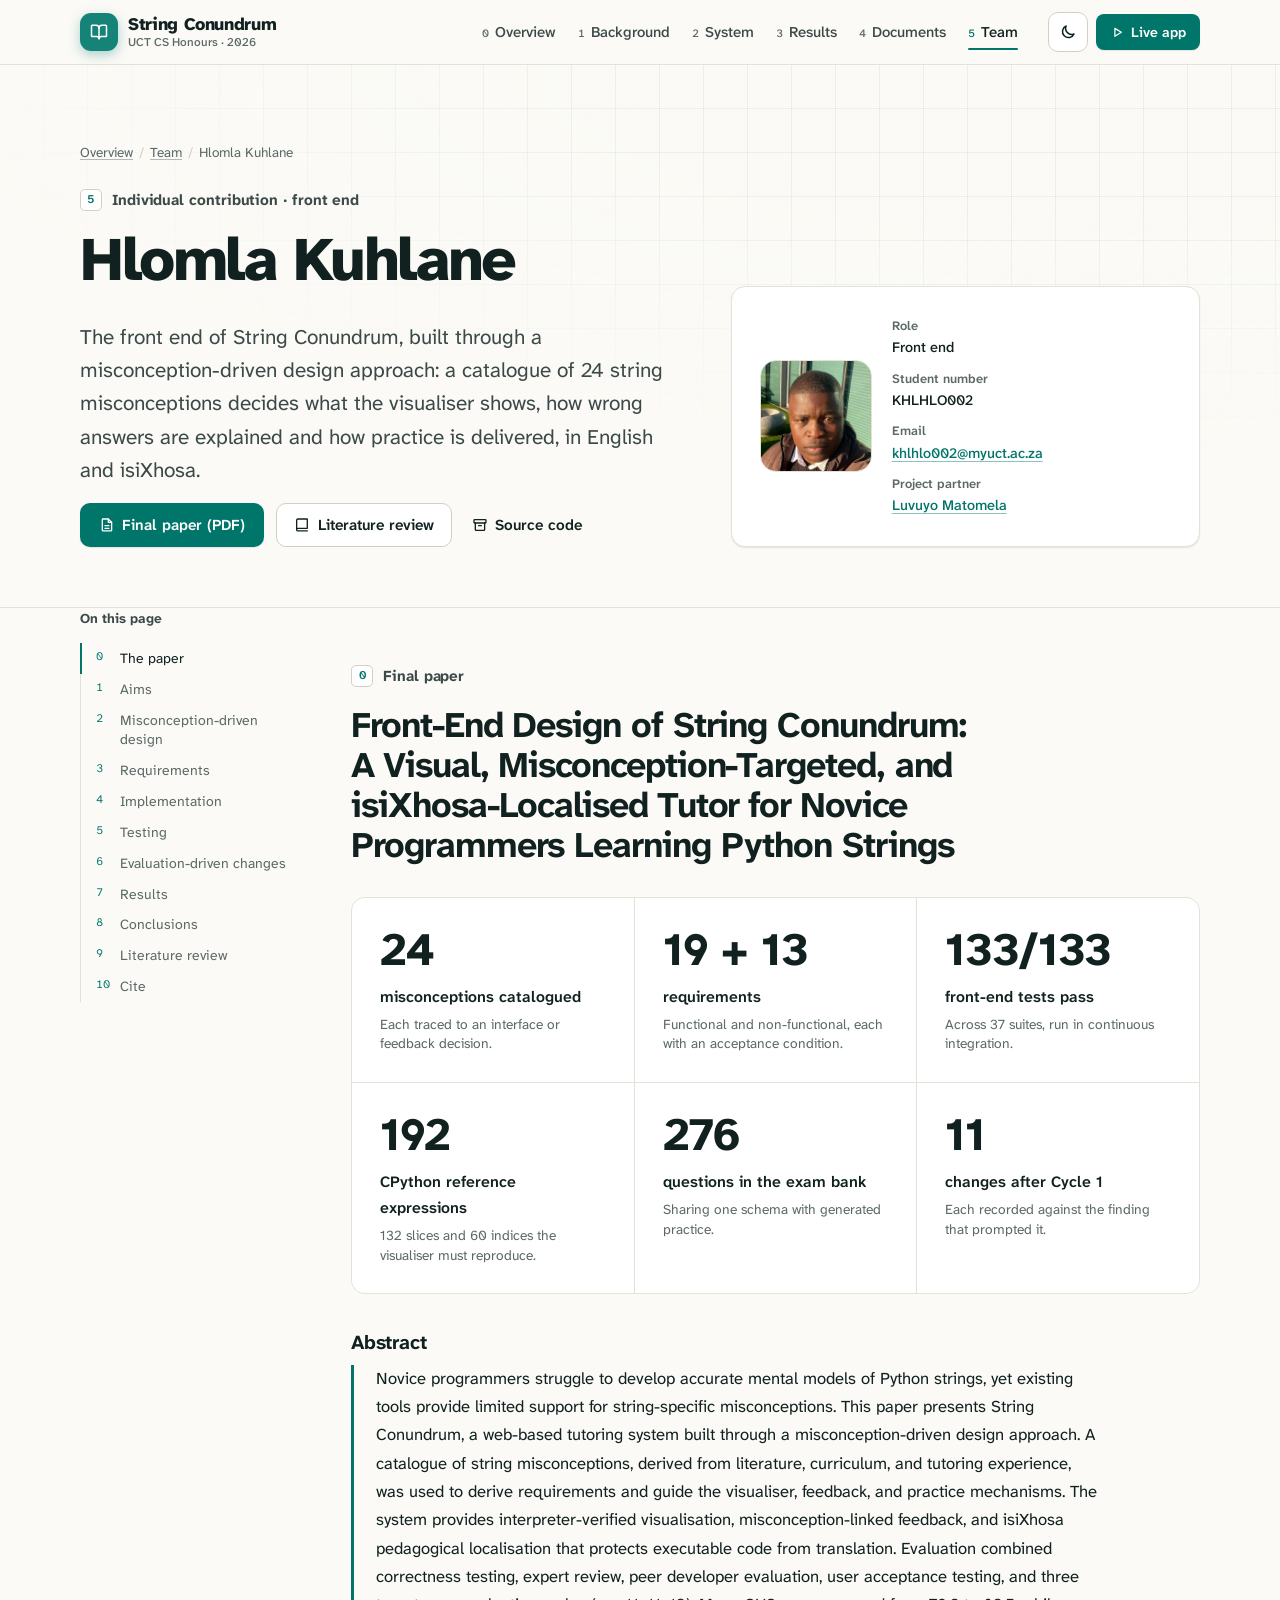
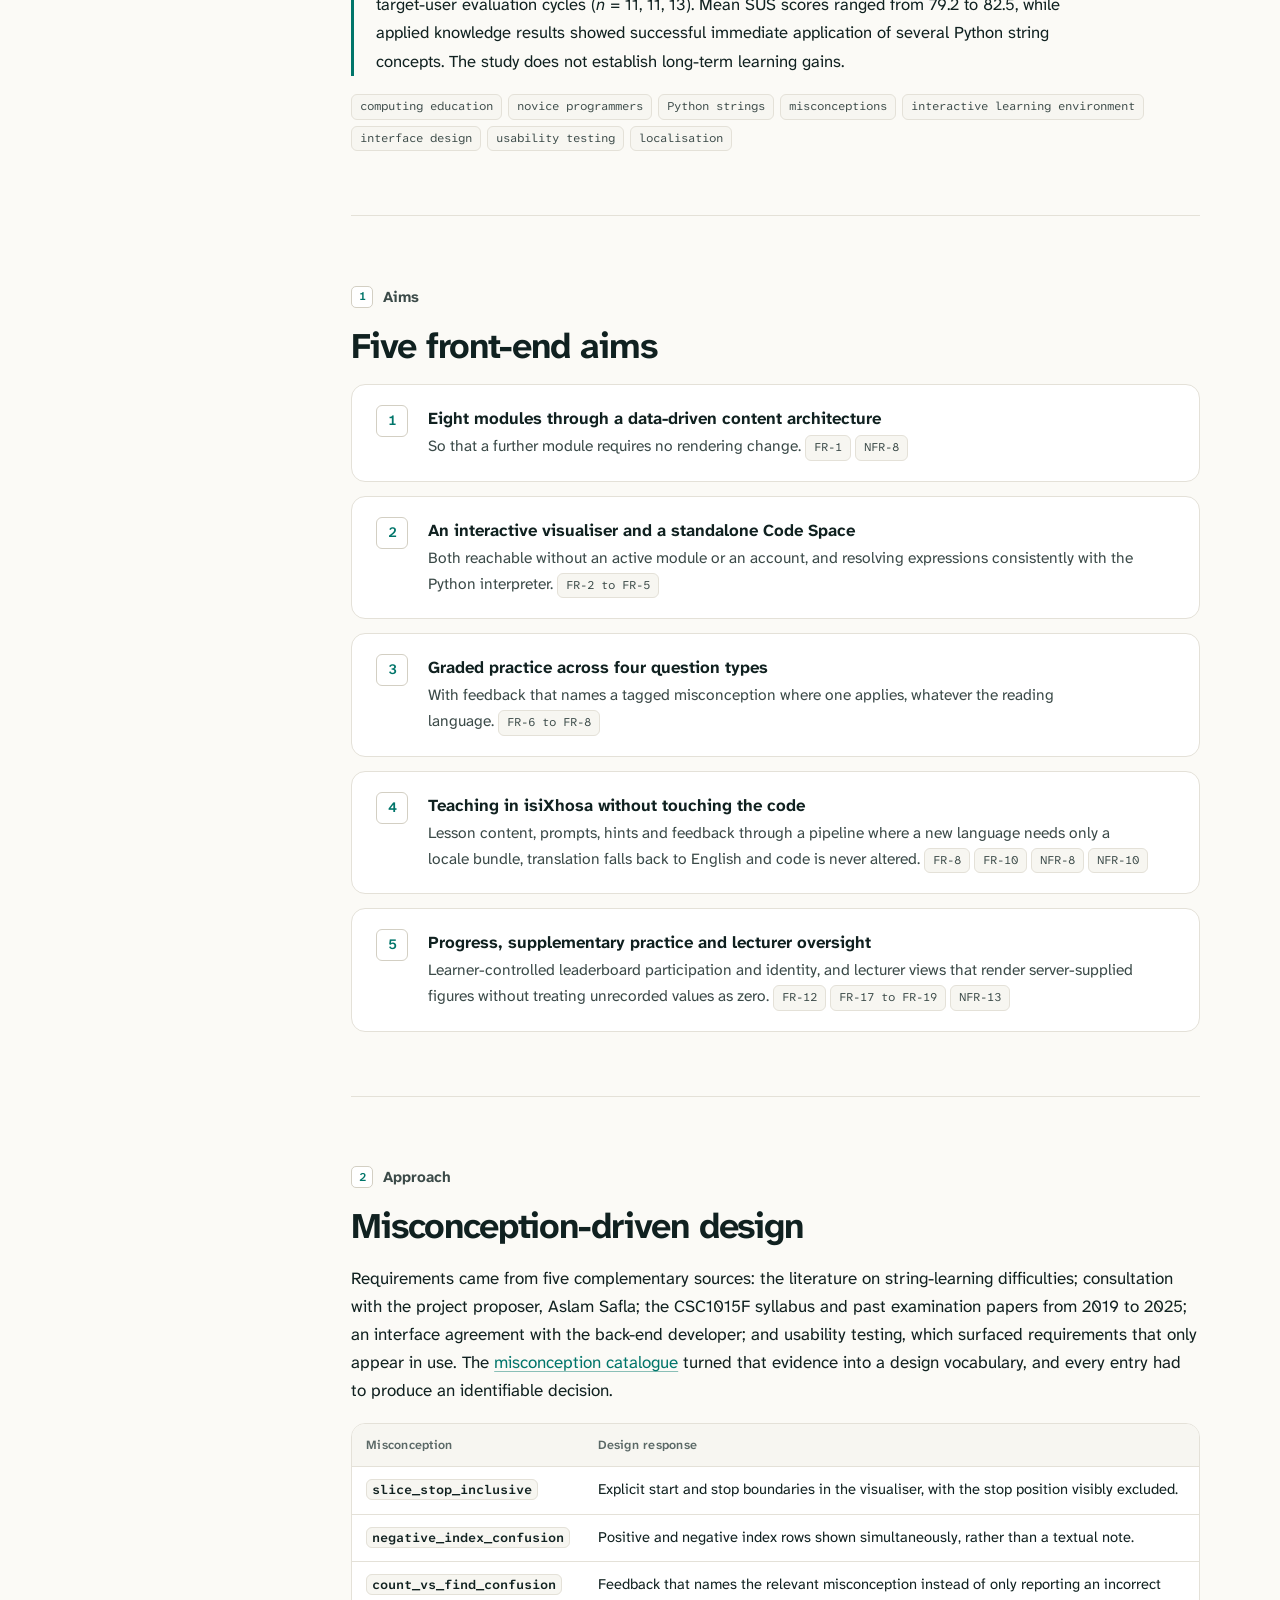
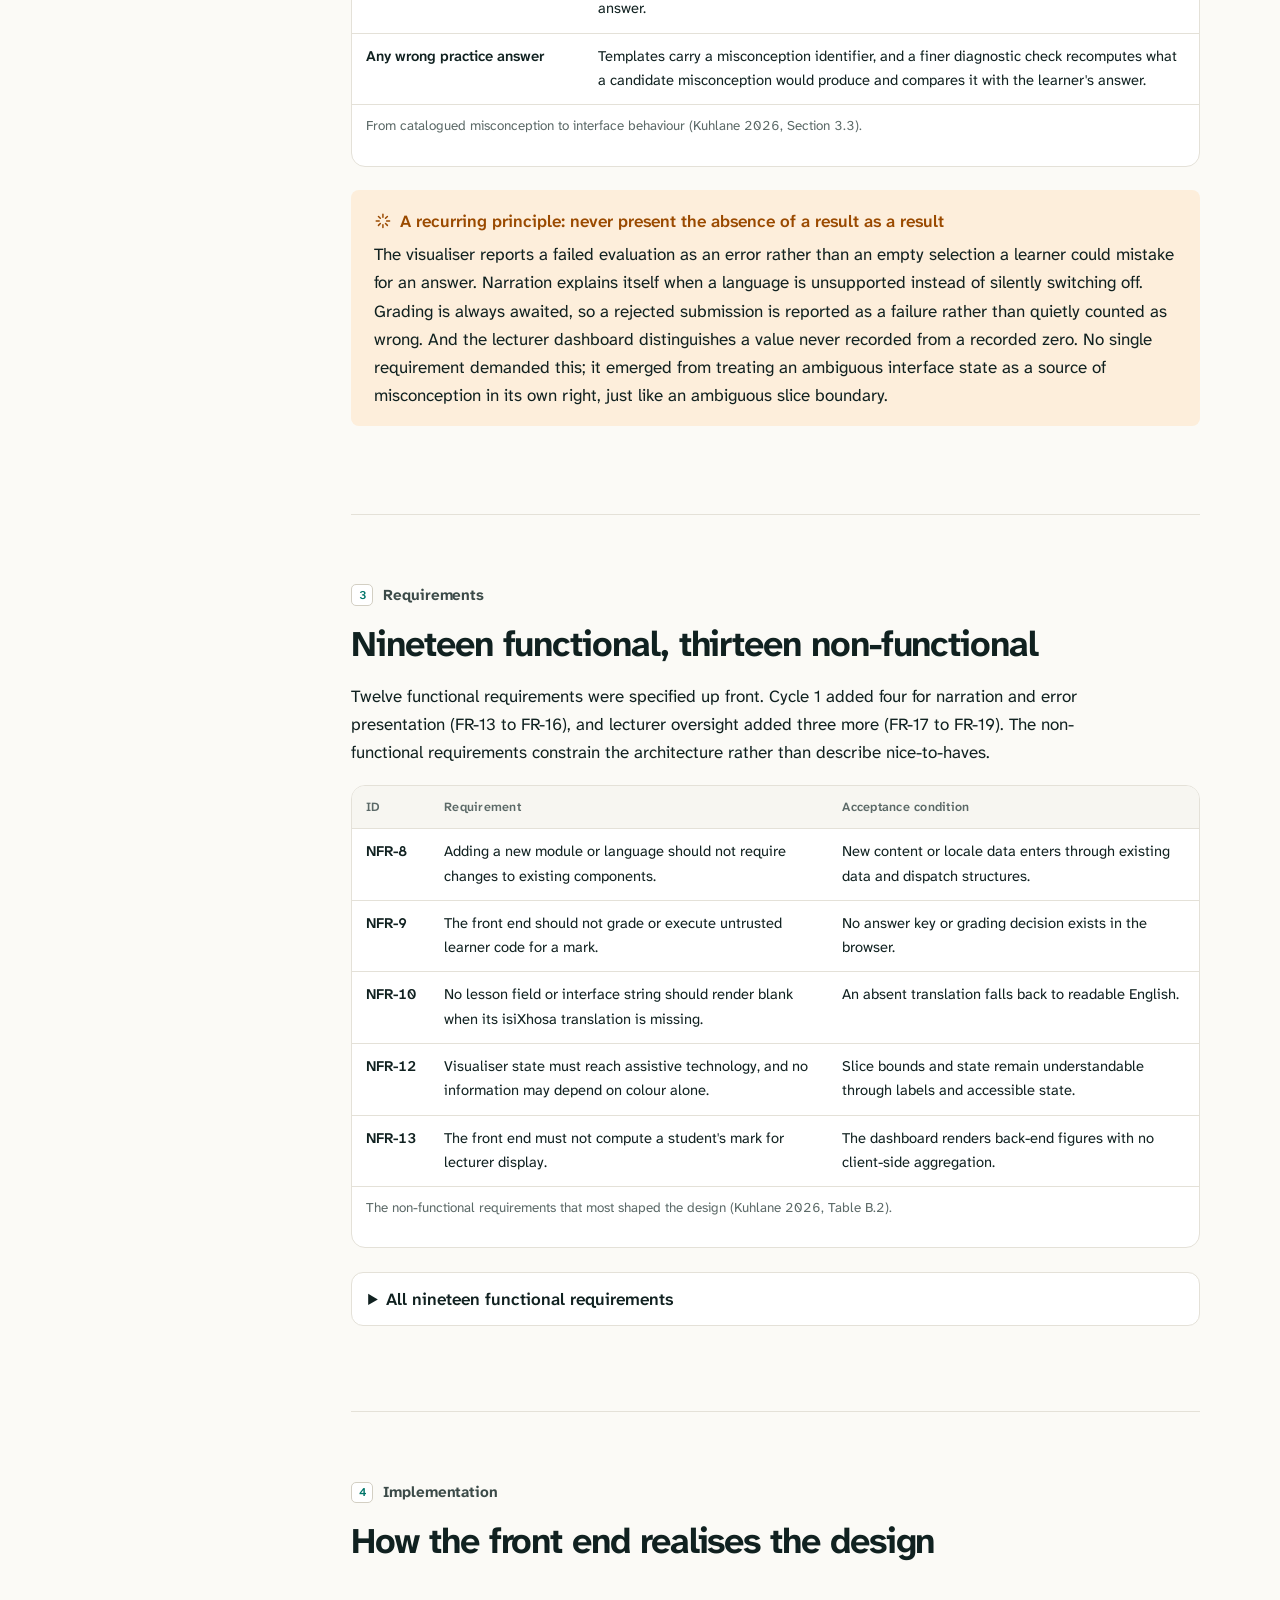
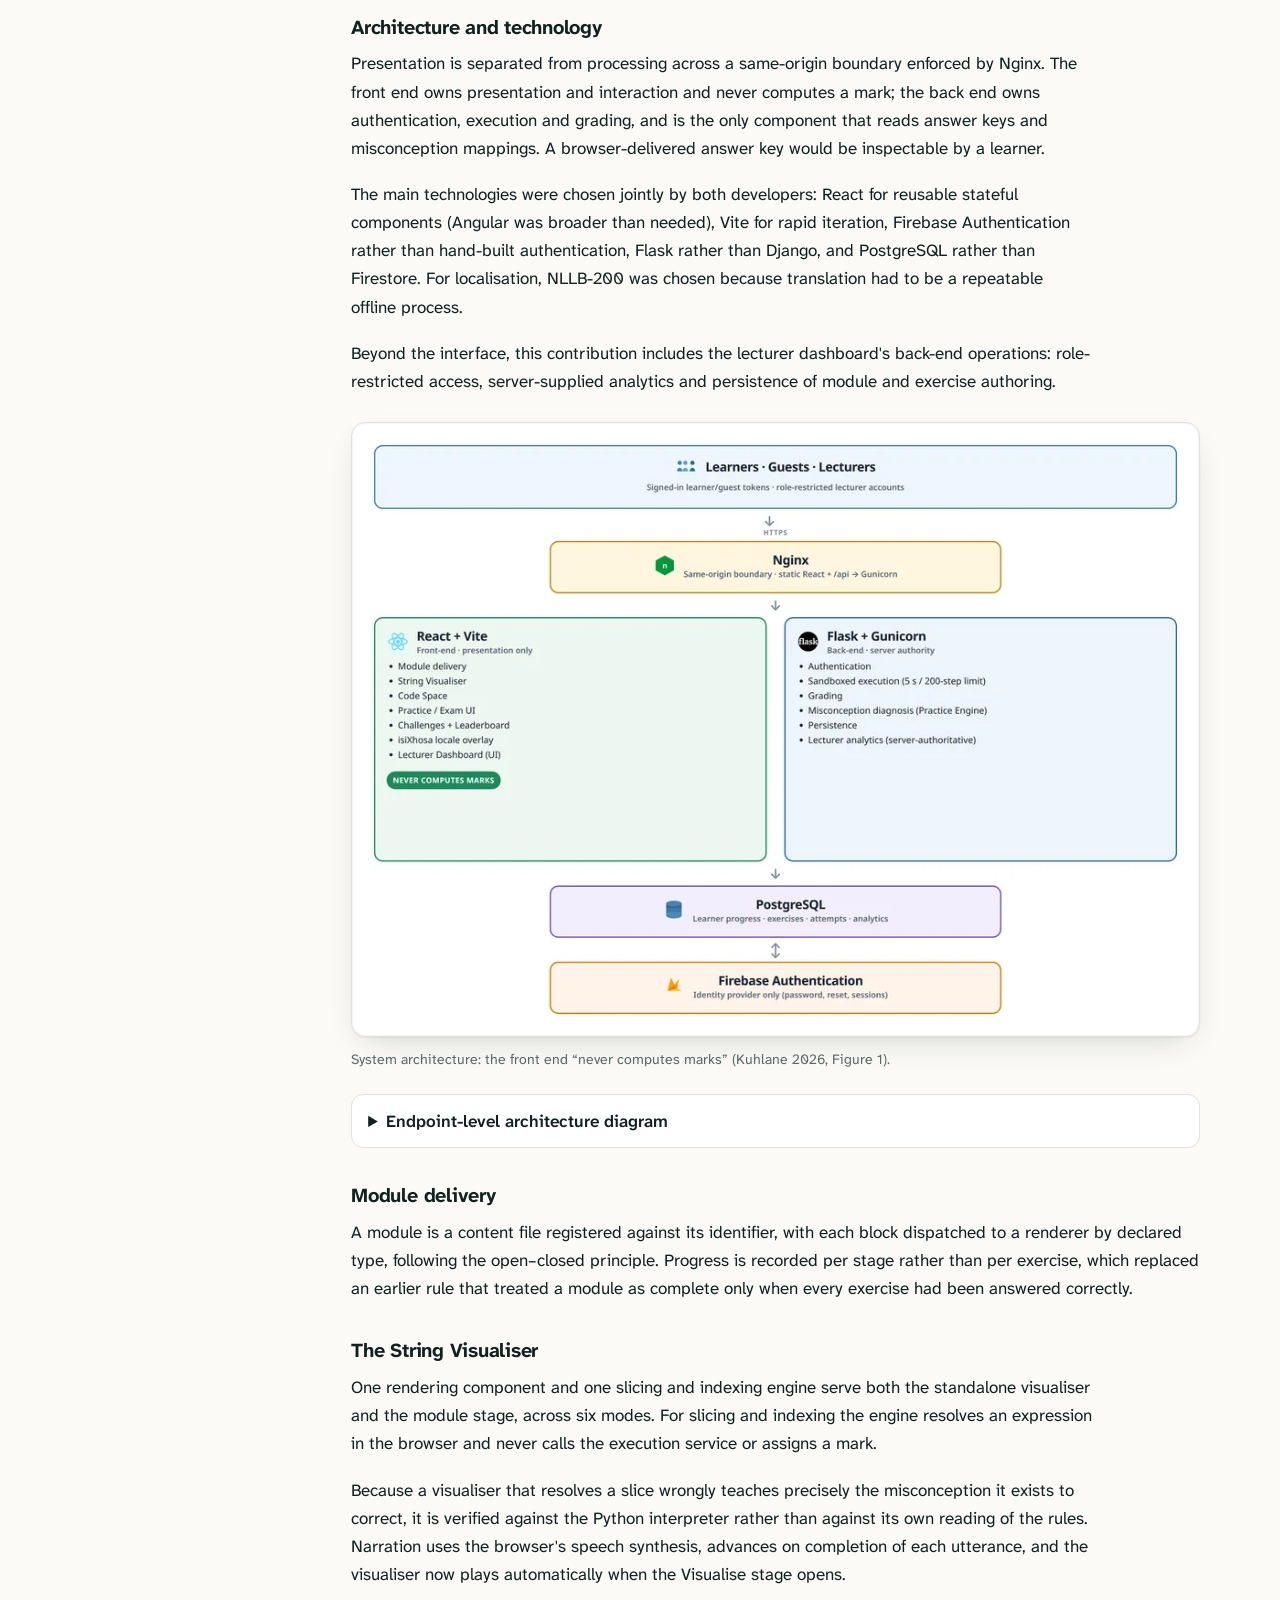
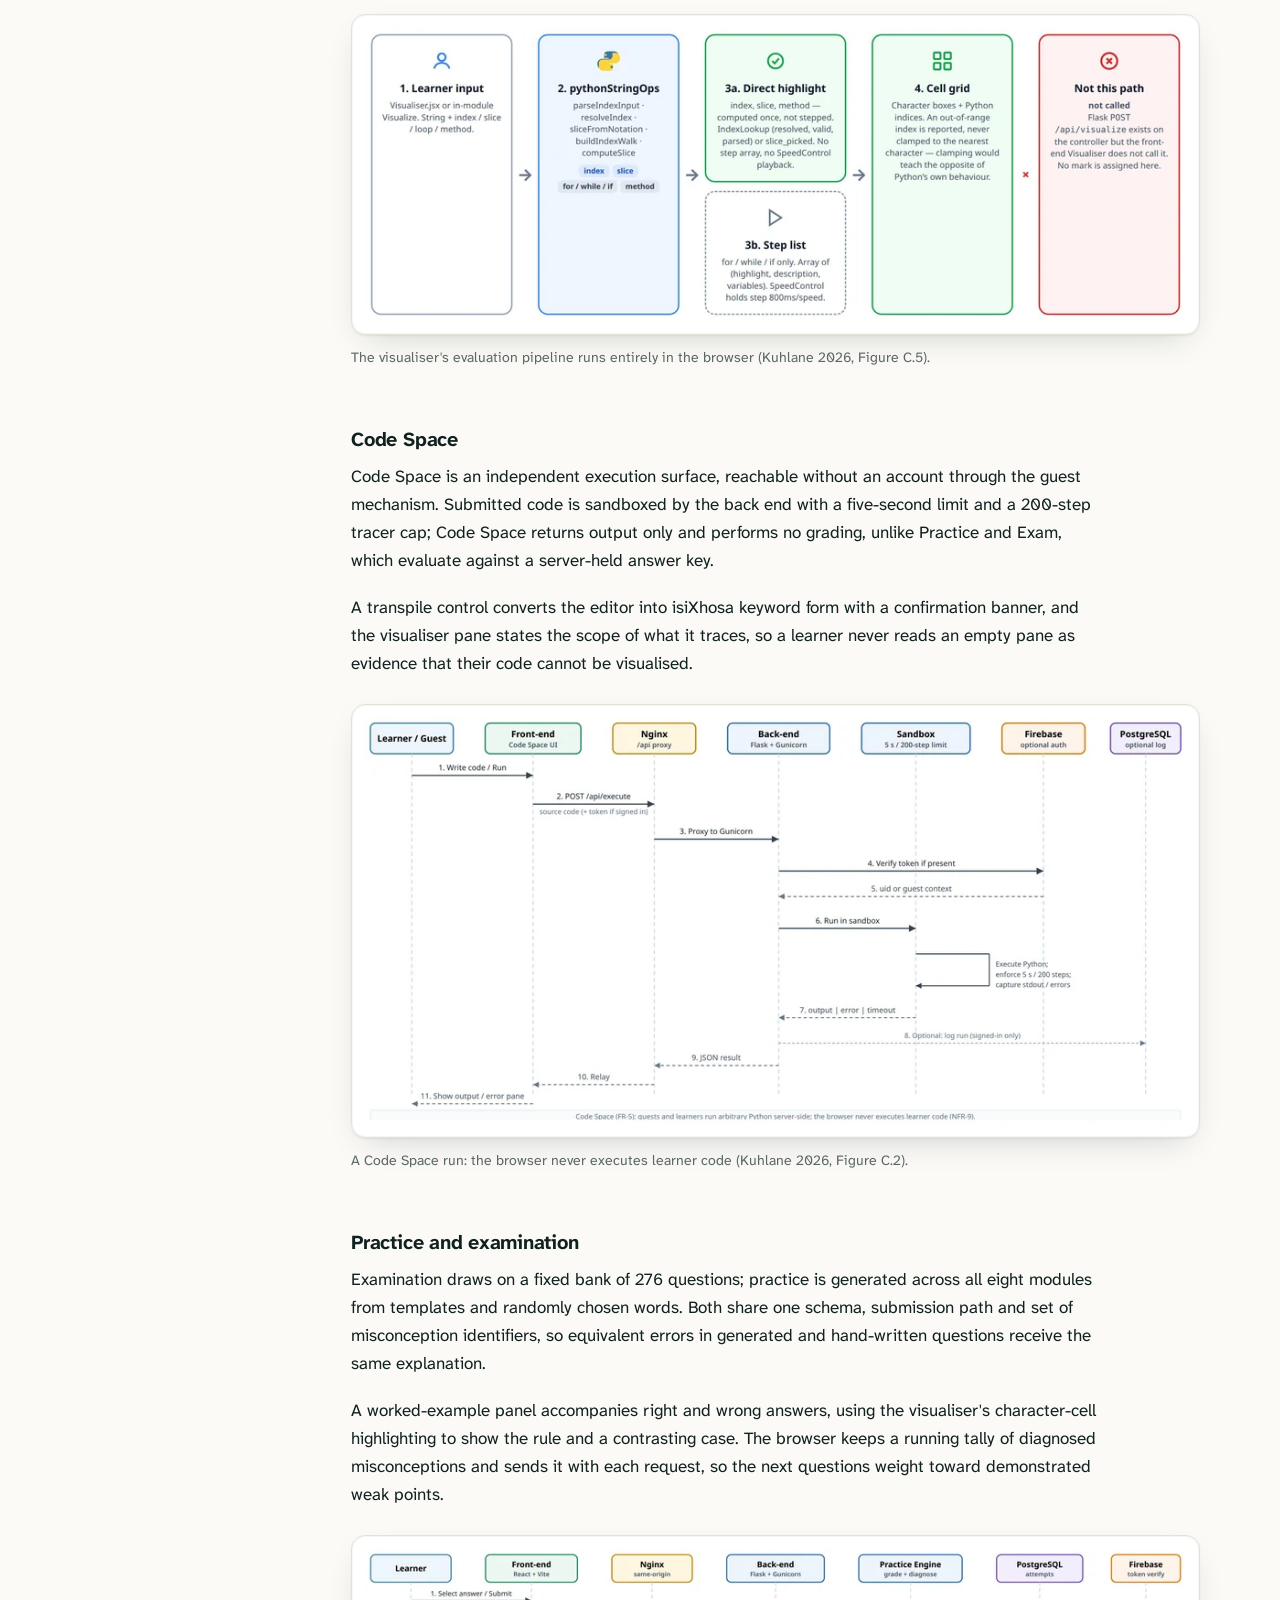
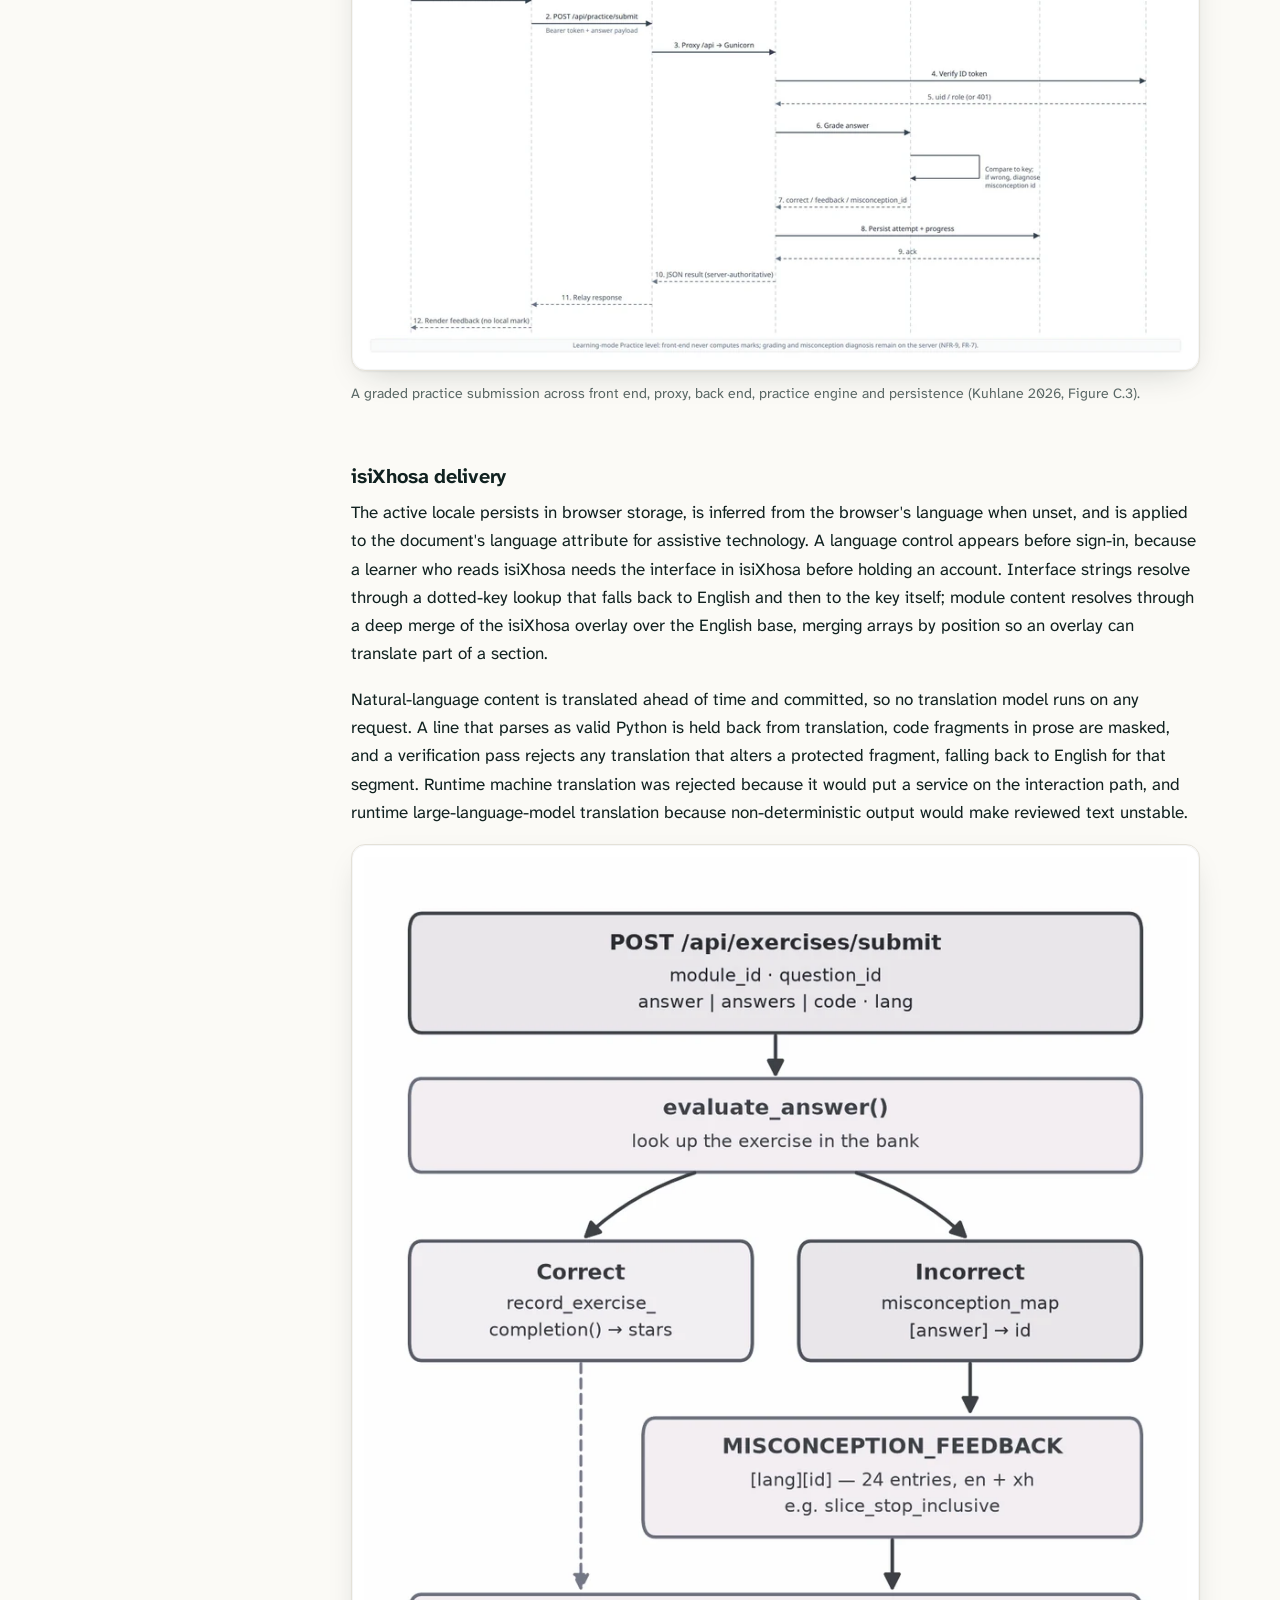
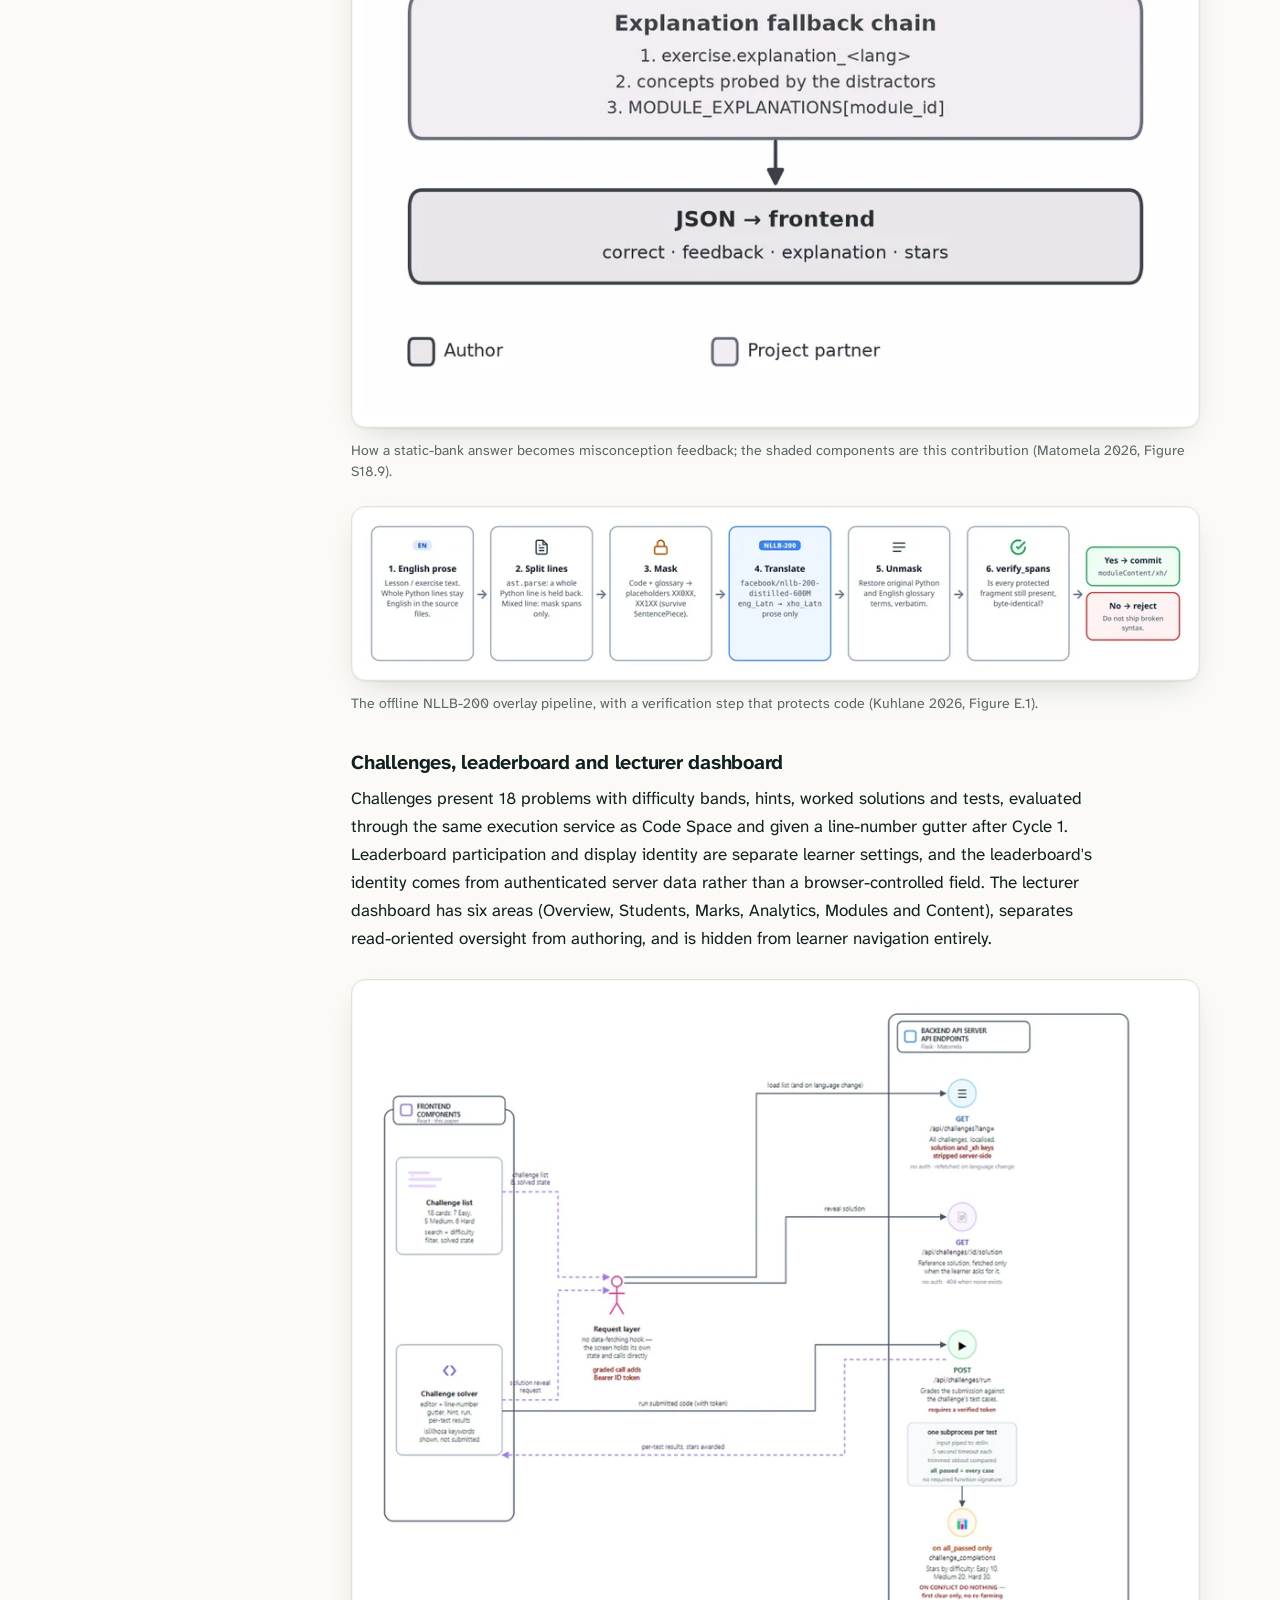
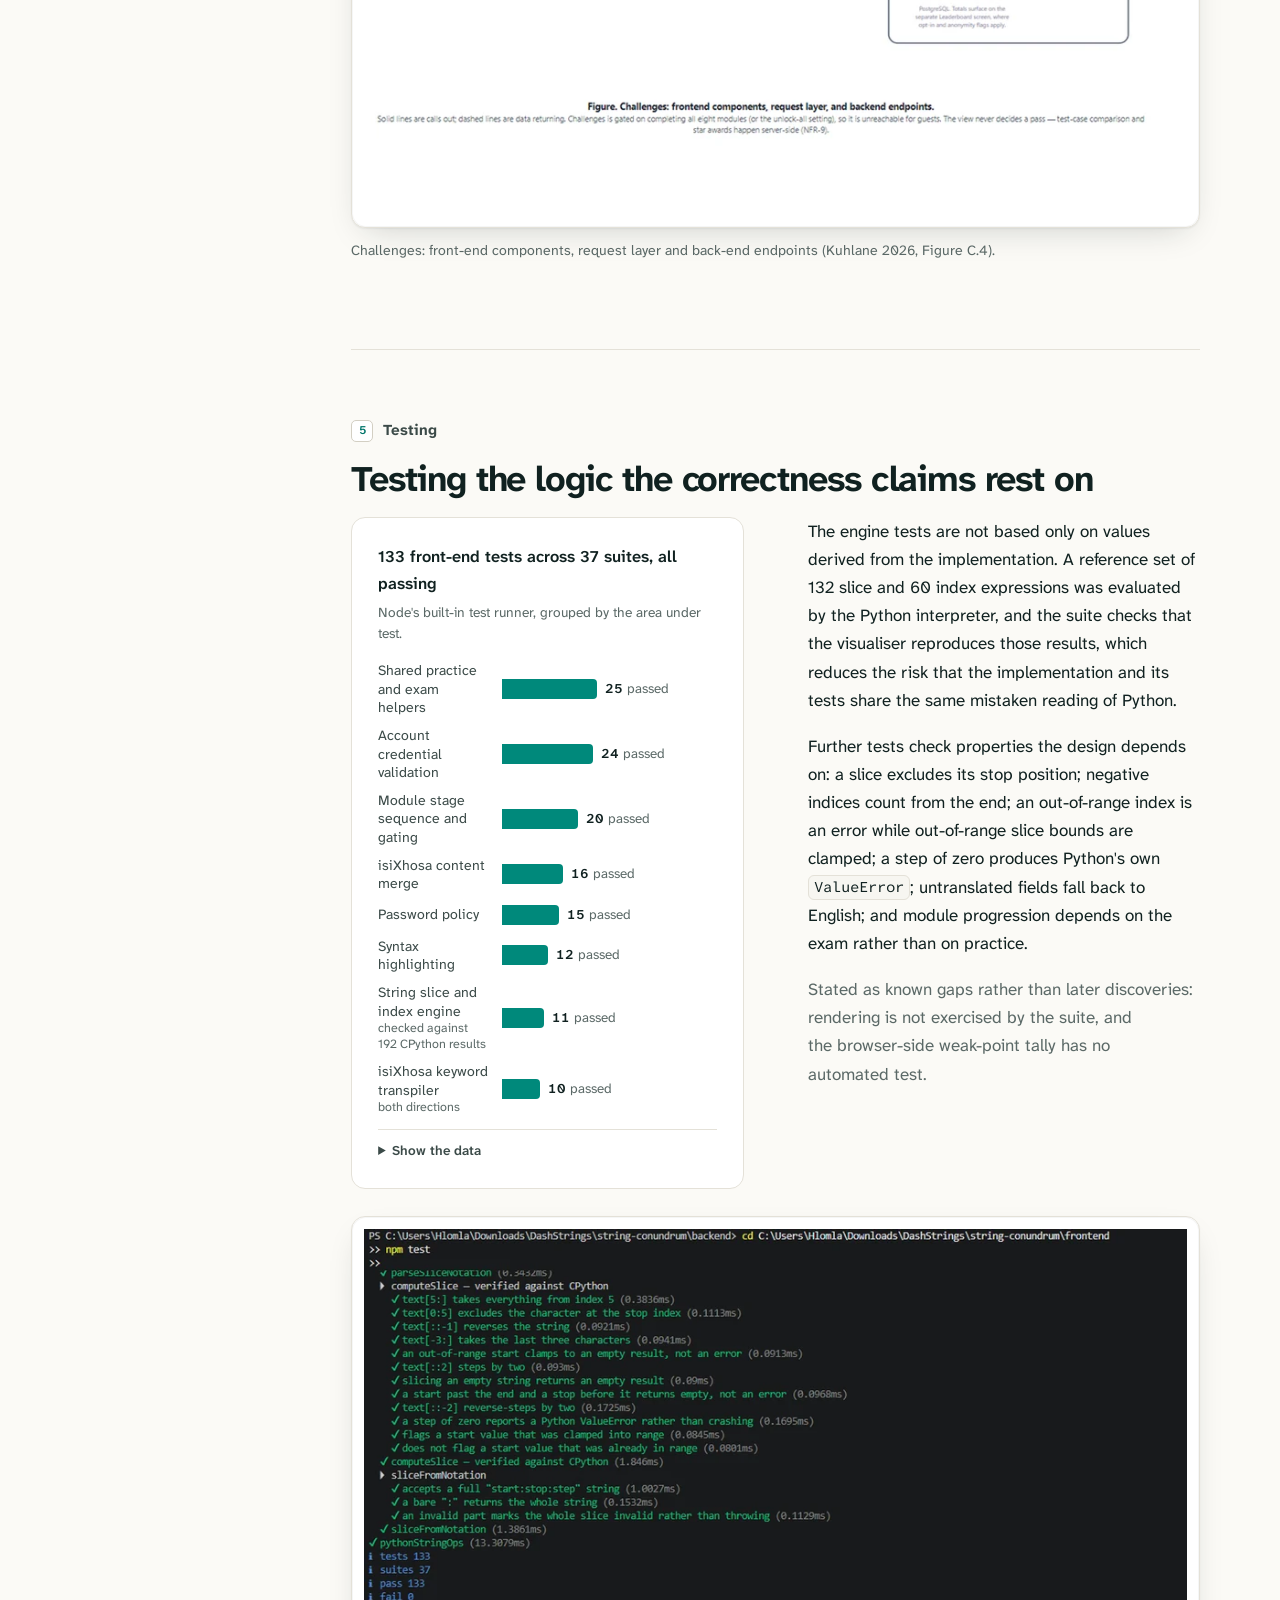
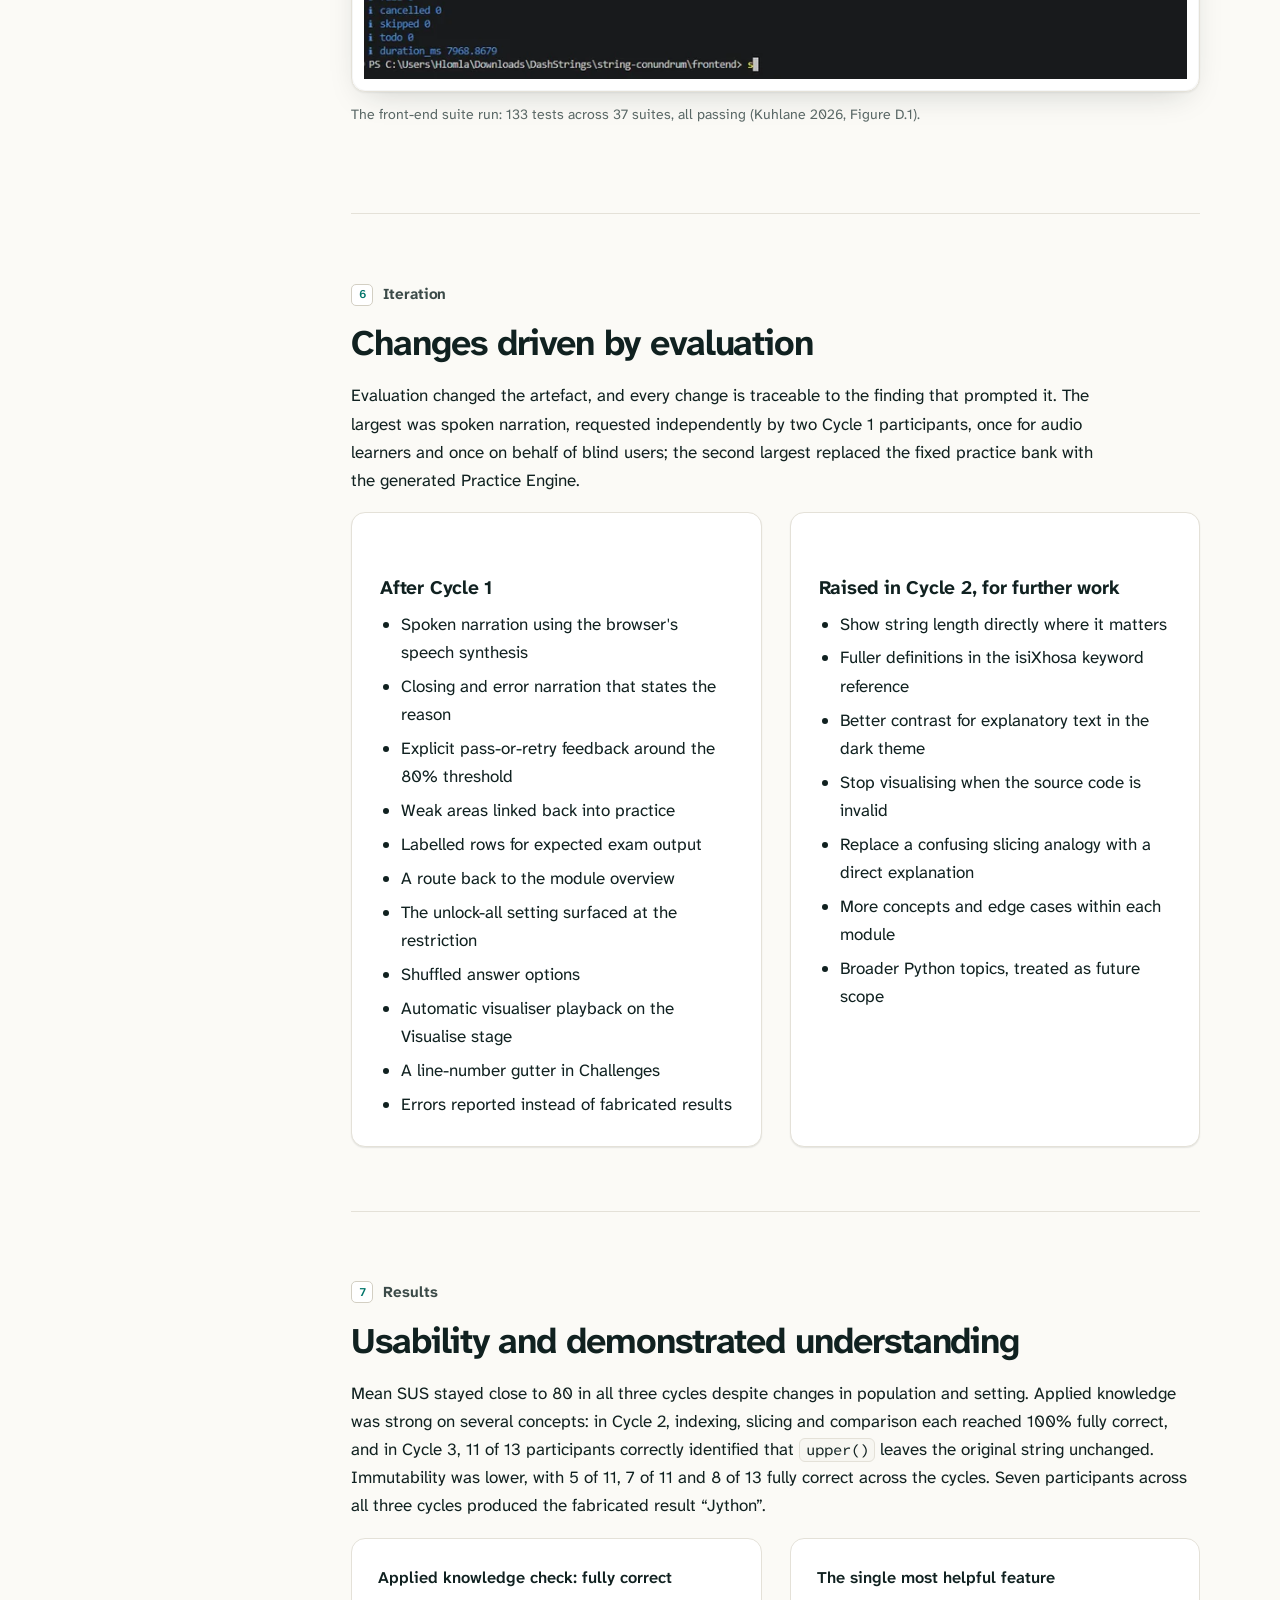
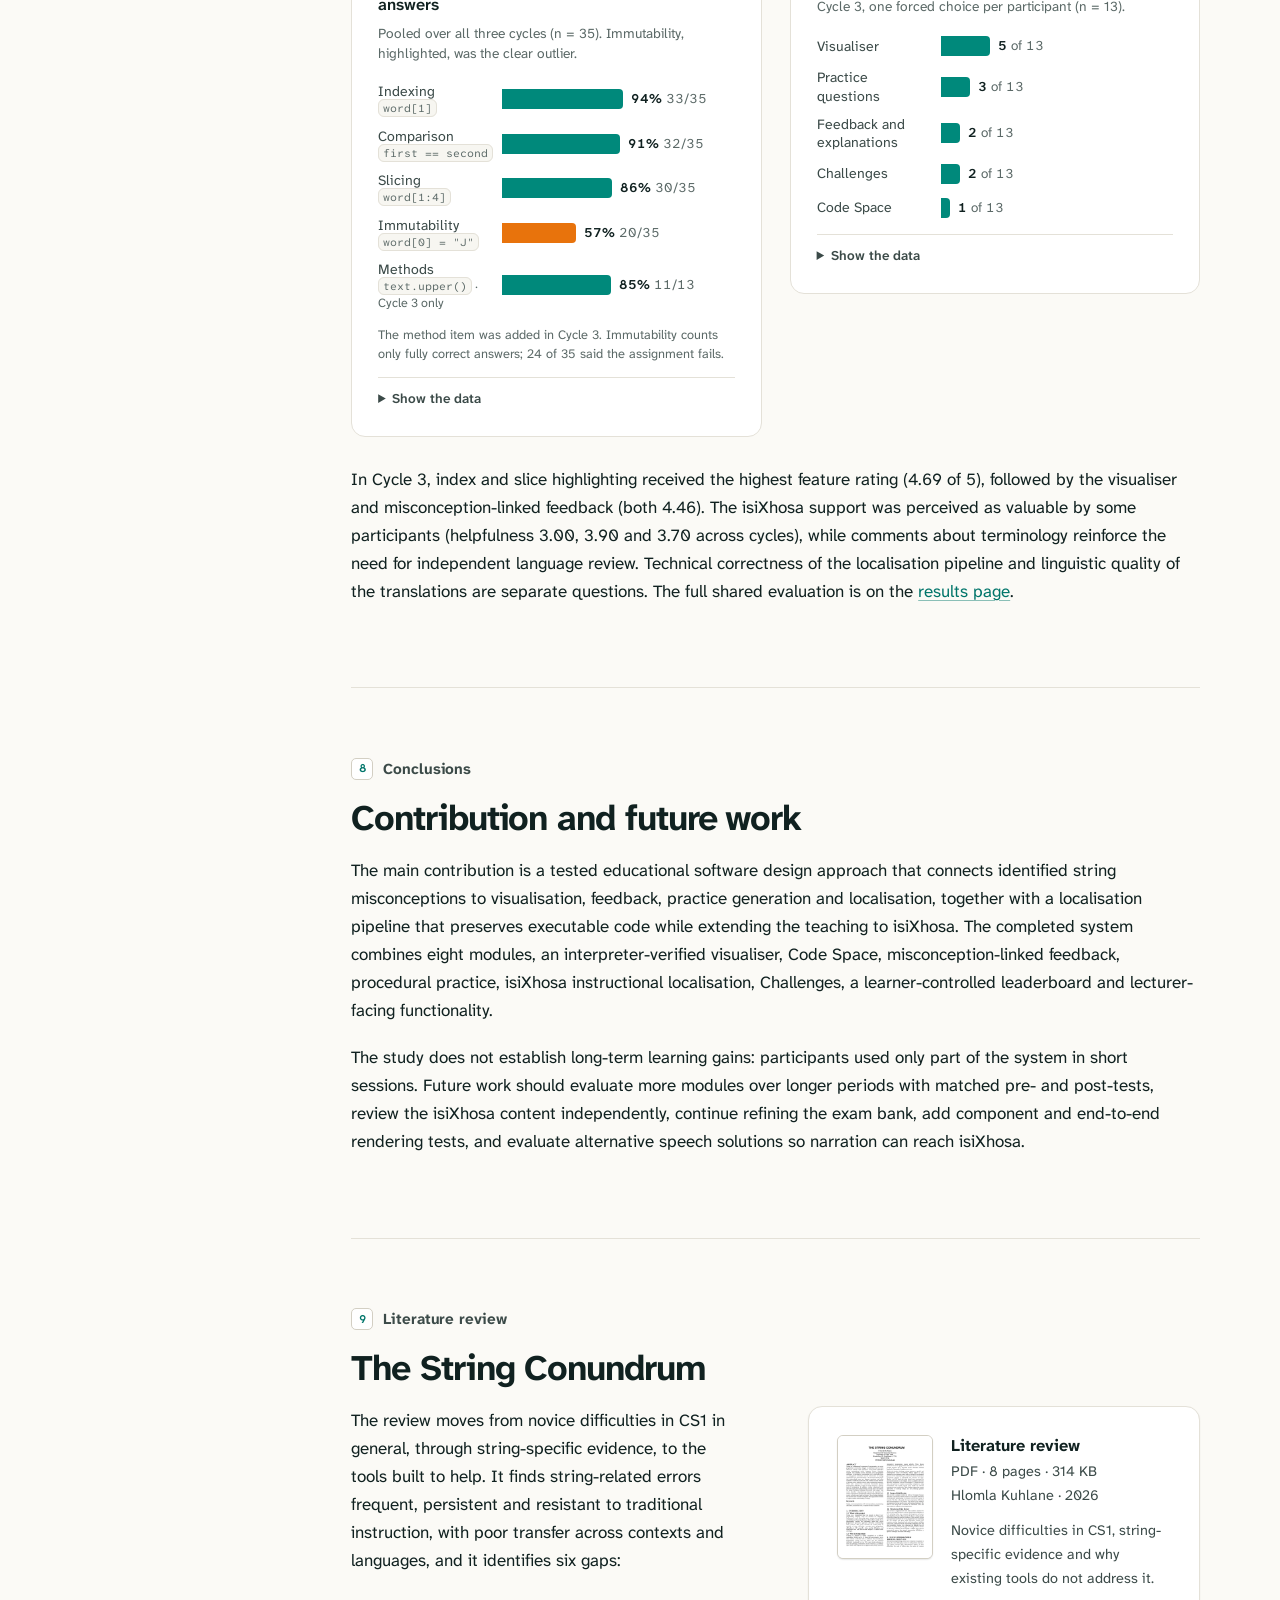
==== string-conundrum-website/kuhlane/index.html @ 7431e09e "Add team page detailing contributions and acknowledgements for String Conundrum project" ====
<!DOCTYPE html>
<html lang="en">
<head>
<meta charset="utf-8">
<meta name="viewport" content="width=device-width, initial-scale=1">
<title>Hlomla Kuhlane: front end · String Conundrum</title>
<meta name="description" content="Hlomla Kuhlane's individual contribution to String Conundrum: misconception-driven interface design, the six-mode visualiser, Code Space, practice and exams, isiXhosa localisation and the lecturer dashboard.">
<meta name="author" content="Hlomla Kuhlane and Luvuyo Matomela">
<meta name="color-scheme" content="light dark">
<meta name="theme-color" content="#fbfaf6" media="(prefers-color-scheme: light)">
<meta name="theme-color" content="#0d1211" media="(prefers-color-scheme: dark)">
<link rel="icon" href="../assets/img/favicon.svg" type="image/svg+xml">
<link rel="icon" href="../assets/img/favicon-32.png" sizes="32x32" type="image/png">
<link rel="apple-touch-icon" href="../assets/img/apple-touch-icon.png">
<link rel="stylesheet" href="../assets/css/site.css">
<script>(function(){var d=document.documentElement;d.classList.add('js');try{var t=localStorage.getItem('sc-theme');if(t==='light'||t==='dark'){d.setAttribute('data-theme',t);}}catch(e){}})();</script>
<script src="../assets/js/site.js" defer></script>
</head>
<body>
<a class="skip-link" href="#main">Skip to content</a>
<header class="site-header">
  <div class="wrap header-inner">
    <a class="brand" href="../index.html"><span class="brand-logo" aria-hidden="true"><svg viewBox="0 0 24 24"><path d="M12 7v14"/><path d="M3 18a1 1 0 0 1-1-1V4a1 1 0 0 1 1-1h5a4 4 0 0 1 4 4 4 4 0 0 1 4-4h5a1 1 0 0 1 1 1v13a1 1 0 0 1-1 1h-6a3 3 0 0 0-3 3 3 3 0 0 0-3-3z"/></svg></span><span class="brand-text"><span class="brand-name">String Conundrum</span><span class="brand-sub">UCT CS Honours · 2026</span></span></a>
    <nav id="site-nav" class="site-nav" aria-label="Main"><ul><li><a href="../index.html"><span class="nav-i">0</span>Overview</a></li><li><a href="../background.html"><span class="nav-i">1</span>Background</a></li><li><a href="../system.html"><span class="nav-i">2</span>System</a></li><li><a href="../results.html"><span class="nav-i">3</span>Results</a></li><li><a href="../documents.html"><span class="nav-i">4</span>Documents</a></li><li><a href="../team.html" aria-current="page"><span class="nav-i">5</span>Team</a></li></ul></nav>
    <div class="header-actions">
      <button class="icon-btn theme-toggle" type="button" aria-label="Switch colour theme"><svg class="icon i-moon" viewBox="0 0 24 24" aria-hidden="true"><path d="M20 14.5A8 8 0 0 1 9.5 4 8 8 0 1 0 20 14.5z"/></svg><svg class="icon i-sun" viewBox="0 0 24 24" aria-hidden="true"><circle cx="12" cy="12" r="4"/><path d="M12 2.5v2M12 19.5v2M4.6 4.6 6 6M18 18l1.4 1.4M2.5 12h2M19.5 12h2M4.6 19.4 6 18M18 6l1.4-1.4"/></svg></button>
      <a class="btn btn-sm btn-primary btn-live" href="http://string-1.cs.uct.ac.za/" rel="external noopener" title="Non-permanent external link to the deployed application"><svg class="icon" viewBox="0 0 24 24" aria-hidden="true"><path d="M8 5.5v13l10.5-6.5z"/></svg><span>Live app</span><span class="sr-only"> (non-permanent external link)</span></a>
      <button class="icon-btn nav-toggle" type="button" aria-expanded="false" aria-controls="site-nav"><svg class="icon" viewBox="0 0 24 24" aria-hidden="true"><path d="M4 7h16M4 12h16M4 17h16"/></svg><span class="sr-only">Menu</span></button>
    </div>
  </div>
</header>
<main id="main">
<section class="page-hero">
  <div class="wrap">
    <nav class="crumbs" aria-label="Breadcrumb"><ol><li><a href="../index.html">Overview</a></li><li><a href="../team.html">Team</a></li><li><span aria-current="page">Hlomla Kuhlane</span></li></ol></nav>
    <div class="page-hero-grid">
      <div>
        <p class="eyebrow"><span class="idx">5</span>Individual contribution · front end</p>
        <h1>Hlomla Kuhlane</h1>
        <p class="lede">The front end of String Conundrum, built through a misconception-driven design approach: a catalogue of 24 string misconceptions decides what the visualiser shows, how wrong answers are explained and how practice is delivered, in English and isiXhosa.</p>
        <div class="btn-row mt-1">
          <a class="btn btn-primary" href="../kuhlane/docs/kuhlane-final-paper.pdf"><svg class="icon" viewBox="0 0 24 24" aria-hidden="true"><path d="M14 3H6a1 1 0 0 0-1 1v16a1 1 0 0 0 1 1h12a1 1 0 0 0 1-1V8z"/><path d="M14 3v5h5M9 13h6M9 17h6"/></svg>Final paper (PDF)</a>
          <a class="btn btn-secondary" href="../kuhlane/docs/kuhlane-literature-review.pdf"><svg class="icon" viewBox="0 0 24 24" aria-hidden="true"><path d="M4 19V5a2 2 0 0 1 2-2h14v14H6a2 2 0 0 0-2 2zm0 0a2 2 0 0 0 2 2h14"/></svg>Literature review</a>
          <a class="btn btn-ghost" href="../code/string-conundrum-source.zip"><svg class="icon" viewBox="0 0 24 24" aria-hidden="true"><rect x="3" y="4" width="18" height="5" rx="1"/><path d="M5 9v10a1 1 0 0 0 1 1h12a1 1 0 0 0 1-1V9M10 13h4"/></svg>Source code</a>
        </div>
      </div>
      <aside class="card profile">
        <img class="profile-photo" src="../assets/img/team/kuhlane.webp" width="480" height="480" alt="Portrait of Hlomla Kuhlane">
        <dl class="profile-dl">
          <div><dt>Role</dt><dd>Front end</dd></div>
          <div><dt>Student number</dt><dd>KHLHLO002</dd></div>
          <div><dt>Email</dt><dd><a href="mailto:khlhlo002@myuct.ac.za">khlhlo002@myuct.ac.za</a></dd></div>
          <div><dt>Project partner</dt><dd><a href="../matomela/index.html">Luvuyo Matomela</a></dd></div>
        </dl>
      </aside>
    </div>
  </div>
</section>

<div class="wrap with-toc">
<nav class="toc" aria-label="On this page"><p class="toc-title">On this page</p><ol><li><a href="#paper"><span class="toc-i">0</span>The paper</a></li><li><a href="#aims"><span class="toc-i">1</span>Aims</a></li><li><a href="#method"><span class="toc-i">2</span>Misconception-driven design</a></li><li><a href="#requirements"><span class="toc-i">3</span>Requirements</a></li><li><a href="#implementation"><span class="toc-i">4</span>Implementation</a></li><li><a href="#testing"><span class="toc-i">5</span>Testing</a></li><li><a href="#iteration"><span class="toc-i">6</span>Evaluation-driven changes</a></li><li><a href="#results"><span class="toc-i">7</span>Results</a></li><li><a href="#conclusion"><span class="toc-i">8</span>Conclusions</a></li><li><a href="#literature"><span class="toc-i">9</span>Literature review</a></li><li><a href="#cite"><span class="toc-i">10</span>Cite</a></li></ol></nav>
<div>

<section class="content-section" id="paper" data-toc="The paper">
  <p class="eyebrow"><span class="idx">0</span>Final paper</p>
  <h2>Front-End Design of String Conundrum: A Visual, Misconception-Targeted, and isiXhosa-Localised Tutor for Novice Programmers Learning Python Strings</h2>
  <div class="stats mt-2 mb-2">
    <div class="stat"><span class="stat-value">24</span><span class="stat-label">misconceptions catalogued</span><span class="stat-note">Each traced to an interface or feedback decision.</span></div>
    <div class="stat"><span class="stat-value">19 + 13</span><span class="stat-label">requirements</span><span class="stat-note">Functional and non-functional, each with an acceptance condition.</span></div>
    <div class="stat"><span class="stat-value">133/133</span><span class="stat-label">front-end tests pass</span><span class="stat-note">Across 37 suites, run in continuous integration.</span></div>
    <div class="stat"><span class="stat-value">192</span><span class="stat-label">CPython reference expressions</span><span class="stat-note">132 slices and 60 indices the visualiser must reproduce.</span></div>
    <div class="stat"><span class="stat-value">276</span><span class="stat-label">questions in the exam bank</span><span class="stat-note">Sharing one schema with generated practice.</span></div>
    <div class="stat"><span class="stat-value">11</span><span class="stat-label">changes after Cycle 1</span><span class="stat-note">Each recorded against the finding that prompted it.</span></div>
  </div>
  <h3>Abstract</h3>
  <div class="prose abstract">
    <p>Novice programmers struggle to develop accurate mental models of Python strings, yet existing tools provide limited support for string-specific misconceptions. This paper presents String Conundrum, a web-based tutoring system built through a misconception-driven design approach. A catalogue of string misconceptions, derived from literature, curriculum, and tutoring experience, was used to derive requirements and guide the visualiser, feedback, and practice mechanisms. The system provides interpreter-verified visualisation, misconception-linked feedback, and isiXhosa pedagogical localisation that protects executable code from translation. Evaluation combined correctness testing, expert review, peer developer evaluation, user acceptance testing, and three target-user evaluation cycles (<i>n</i> = 11, 11, 13). Mean SUS scores ranged from 79.2 to 82.5, while applied knowledge results showed successful immediate application of several Python string concepts. The study does not establish long-term learning gains.</p>
  </div>
  <ul class="tag-list mt-1" aria-label="Keywords">
    <li class="tag">computing education</li><li class="tag">novice programmers</li><li class="tag">Python strings</li><li class="tag">misconceptions</li><li class="tag">interactive learning environment</li><li class="tag">interface design</li><li class="tag">usability testing</li><li class="tag">localisation</li>
  </ul>
</section>

<section class="content-section" id="aims" data-toc="Aims">
  <p class="eyebrow"><span class="idx">1</span>Aims</p>
  <h2>Five front-end aims</h2>
  <ol class="aims mt-1">
    <li class="aim"><span class="aim-n">1</span><div><h3>Eight modules through a data-driven content architecture</h3><p>So that a further module requires no rendering change. <span class="tag">FR-1</span> <span class="tag">NFR-8</span></p></div></li>
    <li class="aim"><span class="aim-n">2</span><div><h3>An interactive visualiser and a standalone Code Space</h3><p>Both reachable without an active module or an account, and resolving expressions consistently with the Python interpreter. <span class="tag">FR-2 to FR-5</span></p></div></li>
    <li class="aim"><span class="aim-n">3</span><div><h3>Graded practice across four question types</h3><p>With feedback that names a tagged misconception where one applies, whatever the reading language. <span class="tag">FR-6 to FR-8</span></p></div></li>
    <li class="aim"><span class="aim-n">4</span><div><h3>Teaching in isiXhosa without touching the code</h3><p>Lesson content, prompts, hints and feedback through a pipeline where a new language needs only a locale bundle, translation falls back to English and code is never altered. <span class="tag">FR-8</span> <span class="tag">FR-10</span> <span class="tag">NFR-8</span> <span class="tag">NFR-10</span></p></div></li>
    <li class="aim"><span class="aim-n">5</span><div><h3>Progress, supplementary practice and lecturer oversight</h3><p>Learner-controlled leaderboard participation and identity, and lecturer views that render server-supplied figures without treating unrecorded values as zero. <span class="tag">FR-12</span> <span class="tag">FR-17 to FR-19</span> <span class="tag">NFR-13</span></p></div></li>
  </ol>
</section>

<section class="content-section" id="method" data-toc="Misconception-driven design">
  <p class="eyebrow"><span class="idx">2</span>Approach</p>
  <h2>Misconception-driven design</h2>
  <div class="prose-wide">
    <p>Requirements came from five complementary sources: the literature on string-learning difficulties; consultation with the project proposer, Aslam Safla; the CSC1015F syllabus and past examination papers from 2019 to 2025; an interface agreement with the back-end developer; and usability testing, which surfaced requirements that only appear in use. The <a href="../background.html#catalogue">misconception catalogue</a> turned that evidence into a design vocabulary, and every entry had to produce an identifiable decision.</p>
  </div>
  <div class="table-wrap mt-1">
    <table>
      <caption>From catalogued misconception to interface behaviour (Kuhlane 2026, Section 3.3).</caption>
      <thead><tr><th scope="col">Misconception</th><th scope="col">Design response</th></tr></thead>
      <tbody>
        <tr><th scope="row"><code>slice_stop_inclusive</code></th><td>Explicit start and stop boundaries in the visualiser, with the stop position visibly excluded.</td></tr>
        <tr><th scope="row"><code>negative_index_confusion</code></th><td>Positive and negative index rows shown simultaneously, rather than a textual note.</td></tr>
        <tr><th scope="row"><code>count_vs_find_confusion</code></th><td>Feedback that names the relevant misconception instead of only reporting an incorrect answer.</td></tr>
        <tr><th scope="row">Any wrong practice answer</th><td>Templates carry a misconception identifier, and a finer diagnostic check recomputes what a candidate misconception would produce and compares it with the learner's answer.</td></tr>
      </tbody>
    </table>
  </div>
  <div class="callout callout--accent">
    <p class="callout-title"><svg class="icon" viewBox="0 0 24 24" aria-hidden="true"><path d="M12 3v4M12 17v4M3 12h4M17 12h4M6 6l2.5 2.5M15.5 15.5 18 18M6 18l2.5-2.5M15.5 8.5 18 6"/></svg>A recurring principle: never present the absence of a result as a result</p>
    <p>The visualiser reports a failed evaluation as an error rather than an empty selection a learner could mistake for an answer. Narration explains itself when a language is unsupported instead of silently switching off. Grading is always awaited, so a rejected submission is reported as a failure rather than quietly counted as wrong. And the lecturer dashboard distinguishes a value never recorded from a recorded zero. No single requirement demanded this; it emerged from treating an ambiguous interface state as a source of misconception in its own right, just like an ambiguous slice boundary.</p>
  </div>
</section>

<section class="content-section" id="requirements" data-toc="Requirements">
  <p class="eyebrow"><span class="idx">3</span>Requirements</p>
  <h2>Nineteen functional, thirteen non-functional</h2>
  <p class="prose">Twelve functional requirements were specified up front. Cycle 1 added four for narration and error presentation (FR-13 to FR-16), and lecturer oversight added three more (FR-17 to FR-19). The non-functional requirements constrain the architecture rather than describe nice-to-haves.</p>
  <div class="table-wrap mt-1">
    <table>
      <caption>The non-functional requirements that most shaped the design (Kuhlane 2026, Table B.2).</caption>
      <thead><tr><th scope="col">ID</th><th scope="col">Requirement</th><th scope="col">Acceptance condition</th></tr></thead>
      <tbody>
        <tr><th scope="row" class="nowrap">NFR-8</th><td>Adding a new module or language should not require changes to existing components.</td><td>New content or locale data enters through existing data and dispatch structures.</td></tr>
        <tr><th scope="row" class="nowrap">NFR-9</th><td>The front end should not grade or execute untrusted learner code for a mark.</td><td>No answer key or grading decision exists in the browser.</td></tr>
        <tr><th scope="row" class="nowrap">NFR-10</th><td>No lesson field or interface string should render blank when its isiXhosa translation is missing.</td><td>An absent translation falls back to readable English.</td></tr>
        <tr><th scope="row" class="nowrap">NFR-12</th><td>Visualiser state must reach assistive technology, and no information may depend on colour alone.</td><td>Slice bounds and state remain understandable through labels and accessible state.</td></tr>
        <tr><th scope="row" class="nowrap">NFR-13</th><td>The front end must not compute a student's mark for lecturer display.</td><td>The dashboard renders back-end figures with no client-side aggregation.</td></tr>
      </tbody>
    </table>
  </div>
  <details class="disclose"><summary>All nineteen functional requirements</summary>
    <div class="table-wrap">
      <table>
        <caption>Functional requirements and acceptance conditions (Kuhlane 2026, Table B.1).</caption>
        <thead><tr><th scope="col">ID</th><th scope="col">Requirement</th><th scope="col">Acceptance condition</th></tr></thead>
        <tbody>
          <tr><th scope="row" class="nowrap">FR-1</th><td>Present string topics as learning modules with step-through worked examples, including indexing, slicing and immutability.</td><td>All eight modules present the specified staged content.</td></tr>
          <tr><th scope="row" class="nowrap">FR-2</th><td>The visualiser displays a string as indexed characters and shows the effect of string operations.</td><td>Reference index and slice expressions reproduce Python's results.</td></tr>
          <tr><th scope="row" class="nowrap">FR-3</th><td>The visualiser provides play, pause and speed controls.</td><td>Each control changes playback as intended.</td></tr>
          <tr><th scope="row" class="nowrap">FR-4</th><td>The visualiser is usable independently of the modules, including by guests.</td><td>A guest can use the standalone visualiser.</td></tr>
          <tr><th scope="row" class="nowrap">FR-5</th><td>Code Space lets learners write and run Python independently of the lessons, showing output and errors.</td><td>A guest receives the right output or error for valid and invalid code.</td></tr>
          <tr><th scope="row" class="nowrap">FR-6</th><td>Each module includes graded practice exercises.</td><td>Each module exposes graded practice in the supported types.</td></tr>
          <tr><th scope="row" class="nowrap">FR-7</th><td>Where a wrong answer maps to a known misconception, the system returns feedback for it.</td><td>A diagnosed misconception returns its explanation.</td></tr>
          <tr><th scope="row" class="nowrap">FR-8</th><td>Lesson copy, interface text and feedback are available in English and isiXhosa.</td><td>Supported content renders in both locales.</td></tr>
          <tr><th scope="row" class="nowrap">FR-9</th><td>Learners can switch language without losing their place.</td><td>Changing locale preserves the current task and position.</td></tr>
          <tr><th scope="row" class="nowrap">FR-10</th><td>Snippets may show isiXhosa keywords, but code sent for execution or grading is Python.</td><td>Executable requests contain standard Python.</td></tr>
          <tr><th scope="row" class="nowrap">FR-11</th><td>Guests may use the Visualiser, Code Space, Docs and Settings; Modules, Challenges and the leaderboard need an account.</td><td>Access restrictions match the specified feature set.</td></tr>
          <tr><th scope="row" class="nowrap">FR-12</th><td>Signed-in learners get progress tracking, Challenges, a leaderboard and guidance.</td><td>Authenticated users reach these features.</td></tr>
          <tr><th scope="row" class="nowrap">FR-13</th><td>Spoken narration describes each step, explains why the result follows and names any error and its cause.</td><td>Narration explains action and reason for success and failure.</td></tr>
          <tr><th scope="row" class="nowrap">FR-14</th><td>Narration completes its sentence before the visualisation advances.</td><td>The next step waits for the utterance to finish.</td></tr>
          <tr><th scope="row" class="nowrap">FR-15</th><td>Where narration is unavailable in a language, the limitation is explained rather than the control silently disabled.</td><td>An explicit limitation message appears.</td></tr>
          <tr><th scope="row" class="nowrap">FR-16</th><td>The output area shows a distinct visual state for an error.</td><td>Error output is visually distinguishable.</td></tr>
          <tr><th scope="row" class="nowrap">FR-17</th><td>A lecturer can view aggregate and per-student progress, marks and misconception frequency.</td><td>Only a lecturer-role account reaches these views.</td></tr>
          <tr><th scope="row" class="nowrap">FR-18</th><td>A lecturer can create, edit, reorder and publish or hide modules and exercises.</td><td>Learner views reflect the changes; non-lecturers cannot make them.</td></tr>
          <tr><th scope="row" class="nowrap">FR-19</th><td>Lecturer views distinguish a value not yet recorded from zero.</td><td>A student or module with no attempts renders as unrecorded.</td></tr>
        </tbody>
      </table>
    </div>
  </details>
</section>

<section class="content-section" id="implementation" data-toc="Implementation">
  <p class="eyebrow"><span class="idx">4</span>Implementation</p>
  <h2>How the front end realises the design</h2>
  <div class="split split--top">
    <div class="prose">
      <h3 class="mt-0">Architecture and technology</h3>
      <p>Presentation is separated from processing across a same-origin boundary enforced by Nginx. The front end owns presentation and interaction and never computes a mark; the back end owns authentication, execution and grading, and is the only component that reads answer keys and misconception mappings. A browser-delivered answer key would be inspectable by a learner.</p>
      <p>The main technologies were chosen jointly by both developers: React for reusable stateful components (Angular was broader than needed), Vite for rapid iteration, Firebase Authentication rather than hand-built authentication, Flask rather than Django, and PostgreSQL rather than Firestore. For localisation, NLLB-200 was chosen because translation had to be a repeatable offline process.</p>
      <p>Beyond the interface, this contribution includes the lecturer dashboard's back-end operations: role-restricted access, server-supplied analytics and persistence of module and exercise authoring.</p>
    </div>
    <figure class="figure"><a class="figure-frame figure-frame--diagram" href="../assets/img/figs/hk-architecture-1800.webp" data-lightbox><img src="../assets/img/figs/hk-architecture-900.webp" srcset="../assets/img/figs/hk-architecture-900.webp 900w, ../assets/img/figs/hk-architecture-1800.webp 1800w" sizes="(max-width: 959px) 92vw, 640px" width="900" height="644" alt="Layered architecture: learners, guests and lecturers; Nginx as the same-origin boundary; the React and Vite front end beside the Flask and Gunicorn back end; PostgreSQL; Firebase Authentication" loading="lazy" decoding="async"></a><figcaption>System architecture: the front end “never computes marks” (Kuhlane 2026, Figure 1).</figcaption></figure>
  </div>

  <details class="disclose"><summary>Endpoint-level architecture diagram</summary><figure class="figure"><a class="figure-frame figure-frame--diagram" href="../assets/img/figs/hk-architecture-detailed-1800.webp" data-lightbox><img src="../assets/img/figs/hk-architecture-detailed-900.webp" srcset="../assets/img/figs/hk-architecture-detailed-900.webp 900w, ../assets/img/figs/hk-architecture-detailed-1800.webp 1800w" sizes="(max-width: 959px) 92vw, 640px" width="900" height="643" alt="Detailed architecture showing every front-end area, the request layer, the Nginx boundary, the Flask endpoints grouped by area, PostgreSQL tables and the offline NLLB pipeline" loading="lazy" decoding="async"></a><figcaption>The system at endpoint level, with the boundary between front-end and back-end components (Kuhlane 2026, Figure C.1).</figcaption></figure></details>

  <h3>Module delivery</h3>
  <p class="prose-wide">A module is a content file registered against its identifier, with each block dispatched to a renderer by declared type, following the open–closed principle. Progress is recorded per stage rather than per exercise, which replaced an earlier rule that treated a module as complete only when every exercise had been answered correctly.</p>

  <h3>The String Visualiser</h3>
  <div class="split split--top">
    <div class="prose">
      <p>One rendering component and one slicing and indexing engine serve both the standalone visualiser and the module stage, across six modes. For slicing and indexing the engine resolves an expression in the browser and never calls the execution service or assigns a mark.</p>
      <p>Because a visualiser that resolves a slice wrongly teaches precisely the misconception it exists to correct, it is verified against the Python interpreter rather than against its own reading of the rules. Narration uses the browser's speech synthesis, advances on completion of each utterance, and the visualiser now plays automatically when the Visualise stage opens.</p>
    </div>
    <figure class="figure"><a class="figure-frame figure-frame--diagram" href="../assets/img/figs/hk-visualiser-pipeline-1800.webp" data-lightbox><img src="../assets/img/figs/hk-visualiser-pipeline-900.webp" srcset="../assets/img/figs/hk-visualiser-pipeline-900.webp 900w, ../assets/img/figs/hk-visualiser-pipeline-1800.webp 1800w" sizes="(max-width: 959px) 92vw, 640px" width="900" height="322" alt="Pipeline diagram: learner input, Python string operations, direct highlight or step list, cell grid, with the back-end visualise endpoint explicitly not called" loading="lazy" decoding="async"></a><figcaption>The visualiser's evaluation pipeline runs entirely in the browser (Kuhlane 2026, Figure C.5).</figcaption></figure>
  </div>

  <h3>Code Space</h3>
  <div class="split split--top">
    <div class="prose">
      <p>Code Space is an independent execution surface, reachable without an account through the guest mechanism. Submitted code is sandboxed by the back end with a five-second limit and a 200-step tracer cap; Code Space returns output only and performs no grading, unlike Practice and Exam, which evaluate against a server-held answer key.</p>
      <p>A transpile control converts the editor into isiXhosa keyword form with a confirmation banner, and the visualiser pane states the scope of what it traces, so a learner never reads an empty pane as evidence that their code cannot be visualised.</p>
    </div>
    <figure class="figure"><a class="figure-frame figure-frame--diagram" href="../assets/img/figs/hk-codespace-sequence-1800.webp" data-lightbox><img src="../assets/img/figs/hk-codespace-sequence-900.webp" srcset="../assets/img/figs/hk-codespace-sequence-900.webp 900w, ../assets/img/figs/hk-codespace-sequence-1800.webp 1800w" sizes="(max-width: 959px) 92vw, 640px" width="900" height="446" alt="Sequence diagram of a Code Space run from the learner through the front end, Nginx, the back end and the sandbox, returning output, an error or a timeout" loading="lazy" decoding="async"></a><figcaption>A Code Space run: the browser never executes learner code (Kuhlane 2026, Figure C.2).</figcaption></figure>
  </div>

  <h3>Practice and examination</h3>
  <div class="split split--top">
    <div class="prose">
      <p>Examination draws on a fixed bank of 276 questions; practice is generated across all eight modules from templates and randomly chosen words. Both share one schema, submission path and set of misconception identifiers, so equivalent errors in generated and hand-written questions receive the same explanation.</p>
      <p>A worked-example panel accompanies right and wrong answers, using the visualiser's character-cell highlighting to show the rule and a contrasting case. The browser keeps a running tally of diagnosed misconceptions and sends it with each request, so the next questions weight toward demonstrated weak points.</p>
    </div>
    <figure class="figure"><a class="figure-frame figure-frame--diagram" href="../assets/img/figs/hk-practice-sequence-1800.webp" data-lightbox><img src="../assets/img/figs/hk-practice-sequence-900.webp" srcset="../assets/img/figs/hk-practice-sequence-900.webp 900w, ../assets/img/figs/hk-practice-sequence-1800.webp 1800w" sizes="(max-width: 959px) 92vw, 640px" width="900" height="449" alt="Sequence diagram of a graded practice submission from the learner through the front end, Nginx proxy, back end, practice engine and PostgreSQL" loading="lazy" decoding="async"></a><figcaption>A graded practice submission across front end, proxy, back end, practice engine and persistence (Kuhlane 2026, Figure C.3).</figcaption></figure>
  </div>

  <h3>isiXhosa delivery</h3>
  <div class="prose-wide">
    <p>The active locale persists in browser storage, is inferred from the browser's language when unset, and is applied to the document's language attribute for assistive technology. A language control appears before sign-in, because a learner who reads isiXhosa needs the interface in isiXhosa before holding an account. Interface strings resolve through a dotted-key lookup that falls back to English and then to the key itself; module content resolves through a deep merge of the isiXhosa overlay over the English base, merging arrays by position so an overlay can translate part of a section.</p>
    <p>Natural-language content is translated ahead of time and committed, so no translation model runs on any request. A line that parses as valid Python is held back from translation, code fragments in prose are masked, and a verification pass rejects any translation that alters a protected fragment, falling back to English for that segment. Runtime machine translation was rejected because it would put a service on the interaction path, and runtime large-language-model translation because non-deterministic output would make reviewed text unstable.</p>
  </div>
  <figure class="figure"><a class="figure-frame figure-frame--diagram" href="../assets/img/figs/lm-feedback-path-1800.webp" data-lightbox><img src="../assets/img/figs/lm-feedback-path-900.webp" srcset="../assets/img/figs/lm-feedback-path-900.webp 900w, ../assets/img/figs/lm-feedback-path-1800.webp 1800w" sizes="(max-width: 959px) 92vw, 640px" width="900" height="1266" alt="Flow diagram of a static-bank answer: evaluate the answer, record a completion if correct, otherwise map the answer to a misconception identifier, then build feedback through a three-level explanation fallback chain" loading="lazy" decoding="async"></a><figcaption>How a static-bank answer becomes misconception feedback; the shaded components are this contribution (Matomela 2026, Figure S18.9).</figcaption></figure>
  <figure class="figure"><a class="figure-frame figure-frame--diagram" href="../assets/img/figs/hk-nllb-pipeline-1800.webp" data-lightbox><img src="../assets/img/figs/hk-nllb-pipeline-900.webp" srcset="../assets/img/figs/hk-nllb-pipeline-900.webp 900w, ../assets/img/figs/hk-nllb-pipeline-1800.webp 1800w" sizes="(max-width: 959px) 92vw, 640px" width="900" height="163" alt="Six-step pipeline: English prose, split lines, mask code, translate with NLLB-200, unmask, verify spans, then commit or reject" loading="lazy" decoding="async"></a><figcaption>The offline NLLB-200 overlay pipeline, with a verification step that protects code (Kuhlane 2026, Figure E.1).</figcaption></figure>

  <h3>Challenges, leaderboard and lecturer dashboard</h3>
  <div class="split split--top">
  <p class="prose">Challenges present 18 problems with difficulty bands, hints, worked solutions and tests, evaluated through the same execution service as Code Space and given a line-number gutter after Cycle 1. Leaderboard participation and display identity are separate learner settings, and the leaderboard's identity comes from authenticated server data rather than a browser-controlled field. The lecturer dashboard has six areas (Overview, Students, Marks, Analytics, Modules and Content), separates read-oriented oversight from authoring, and is hidden from learner navigation entirely.</p>
  <figure class="figure"><a class="figure-frame figure-frame--diagram" href="../assets/img/figs/hk-challenges-components-1800.webp" data-lightbox><img src="../assets/img/figs/hk-challenges-components-900.webp" srcset="../assets/img/figs/hk-challenges-components-900.webp 900w, ../assets/img/figs/hk-challenges-components-1800.webp 1800w" sizes="(max-width: 959px) 92vw, 640px" width="900" height="900" alt="Component diagram of Challenges: the challenge list and solver in the front end, the request layer, and the back-end endpoints for listing, revealing solutions and grading runs" loading="lazy" decoding="async"></a><figcaption>Challenges: front-end components, request layer and back-end endpoints (Kuhlane 2026, Figure C.4).</figcaption></figure>
  </div>
</section>

<section class="content-section" id="testing" data-toc="Testing">
  <p class="eyebrow"><span class="idx">5</span>Testing</p>
  <h2>Testing the logic the correctness claims rest on</h2>
  <div class="split split--top mt-1">
    <div><figure class="chart"><figcaption class="chart-head"><span class="chart-title">133 front-end tests across 37 suites, all passing</span><span class="chart-sub">Node's built-in test runner, grouped by the area under test.</span></figcaption><ul class="hbars"><li class="hbar"><span class="hbar-label">Shared practice and exam helpers</span><span class="hbar-track"><span class="hbar-fill" style="width:calc((100% - 120px) * 1.0000)" data-tip="Shared practice and exam helpers" data-tip-v="25 passed"></span><span class="hbar-val">25 <span>passed</span></span></span></li><li class="hbar"><span class="hbar-label">Account credential validation</span><span class="hbar-track"><span class="hbar-fill" style="width:calc((100% - 120px) * 0.9600)" data-tip="Account credential validation" data-tip-v="24 passed"></span><span class="hbar-val">24 <span>passed</span></span></span></li><li class="hbar"><span class="hbar-label">Module stage sequence and gating</span><span class="hbar-track"><span class="hbar-fill" style="width:calc((100% - 120px) * 0.8000)" data-tip="Module stage sequence and gating" data-tip-v="20 passed"></span><span class="hbar-val">20 <span>passed</span></span></span></li><li class="hbar"><span class="hbar-label">isiXhosa content merge</span><span class="hbar-track"><span class="hbar-fill" style="width:calc((100% - 120px) * 0.6400)" data-tip="isiXhosa content merge" data-tip-v="16 passed"></span><span class="hbar-val">16 <span>passed</span></span></span></li><li class="hbar"><span class="hbar-label">Password policy</span><span class="hbar-track"><span class="hbar-fill" style="width:calc((100% - 120px) * 0.6000)" data-tip="Password policy" data-tip-v="15 passed"></span><span class="hbar-val">15 <span>passed</span></span></span></li><li class="hbar"><span class="hbar-label">Syntax highlighting</span><span class="hbar-track"><span class="hbar-fill" style="width:calc((100% - 120px) * 0.4800)" data-tip="Syntax highlighting" data-tip-v="12 passed"></span><span class="hbar-val">12 <span>passed</span></span></span></li><li class="hbar"><span class="hbar-label">String slice and index engine<small>checked against 192 CPython results</small></span><span class="hbar-track"><span class="hbar-fill" style="width:calc((100% - 120px) * 0.4400)" data-tip="String slice and index engine" data-tip-v="11 passed"></span><span class="hbar-val">11 <span>passed</span></span></span></li><li class="hbar"><span class="hbar-label">isiXhosa keyword transpiler<small>both directions</small></span><span class="hbar-track"><span class="hbar-fill" style="width:calc((100% - 120px) * 0.4000)" data-tip="isiXhosa keyword transpiler" data-tip-v="10 passed"></span><span class="hbar-val">10 <span>passed</span></span></span></li></ul><details class="chart-data"><summary>Show the data</summary><div class="table-wrap"><table><caption>Front-end unit tests by area (Kuhlane 2026, Table D.1).</caption><thead><tr><th scope="col">Area</th><th scope="col" class="num">Tests</th><th scope="col" class="num">Passed</th></tr></thead><tbody><tr><th scope="row">Shared practice and exam helpers</th><td class="num">25</td><td class="num">25</td></tr><tr><th scope="row">Account credential validation</th><td class="num">24</td><td class="num">24</td></tr><tr><th scope="row">Module stage sequence and gating</th><td class="num">20</td><td class="num">20</td></tr><tr><th scope="row">isiXhosa content merge</th><td class="num">16</td><td class="num">16</td></tr><tr><th scope="row">Password policy</th><td class="num">15</td><td class="num">15</td></tr><tr><th scope="row">Syntax highlighting</th><td class="num">12</td><td class="num">12</td></tr><tr><th scope="row">String slice and index engine</th><td class="num">11</td><td class="num">11</td></tr><tr><th scope="row">isiXhosa keyword transpiler</th><td class="num">10</td><td class="num">10</td></tr><tr><th scope="row">Total</th><td class="num">133</td><td class="num">133</td></tr></tbody></table></div></details></figure></div>
    <div class="prose">
      <p>The engine tests are not based only on values derived from the implementation. A reference set of 132 slice and 60 index expressions was evaluated by the Python interpreter, and the suite checks that the visualiser reproduces those results, which reduces the risk that the implementation and its tests share the same mistaken reading of Python.</p>
      <p>Further tests check properties the design depends on: a slice excludes its stop position; negative indices count from the end; an out-of-range index is an error while out-of-range slice bounds are clamped; a step of zero produces Python's own <code>ValueError</code>; untranslated fields fall back to English; and module progression depends on the exam rather than on practice.</p>
      <p class="muted">Stated as known gaps rather than later discoveries: rendering is not exercised by the suite, and the browser-side weak-point tally has no automated test.</p>
    </div>
  </div>
  <figure class="figure"><a class="figure-frame figure-frame--diagram" href="../assets/img/figs/hk-tests-1800.webp" data-lightbox><img src="../assets/img/figs/hk-tests-900.webp" srcset="../assets/img/figs/hk-tests-900.webp 900w, ../assets/img/figs/hk-tests-1800.webp 1800w" sizes="(max-width: 959px) 92vw, 640px" width="900" height="492" alt="Terminal output of the front-end test run ending with 133 tests in 37 suites, 133 passing and none failing, cancelled or skipped" loading="lazy" decoding="async"></a><figcaption>The front-end suite run: 133 tests across 37 suites, all passing (Kuhlane 2026, Figure D.1).</figcaption></figure>
</section>

<section class="content-section" id="iteration" data-toc="Evaluation-driven changes">
  <p class="eyebrow"><span class="idx">6</span>Iteration</p>
  <h2>Changes driven by evaluation</h2>
  <p class="prose">Evaluation changed the artefact, and every change is traceable to the finding that prompted it. The largest was spoken narration, requested independently by two Cycle 1 participants, once for audio learners and once on behalf of blind users; the second largest replaced the fixed practice bank with the generated Practice Engine.</p>
  <div class="grid grid-2 mt-1">
    <div class="card">
      <h3 class="mt-0">After Cycle 1</h3>
      <ul>
        <li>Spoken narration using the browser's speech synthesis</li>
        <li>Closing and error narration that states the reason</li>
        <li>Explicit pass-or-retry feedback around the 80% threshold</li>
        <li>Weak areas linked back into practice</li>
        <li>Labelled rows for expected exam output</li>
        <li>A route back to the module overview</li>
        <li>The unlock-all setting surfaced at the restriction</li>
        <li>Shuffled answer options</li>
        <li>Automatic visualiser playback on the Visualise stage</li>
        <li>A line-number gutter in Challenges</li>
        <li>Errors reported instead of fabricated results</li>
      </ul>
    </div>
    <div class="card">
      <h3 class="mt-0">Raised in Cycle 2, for further work</h3>
      <ul>
        <li>Show string length directly where it matters</li>
        <li>Fuller definitions in the isiXhosa keyword reference</li>
        <li>Better contrast for explanatory text in the dark theme</li>
        <li>Stop visualising when the source code is invalid</li>
        <li>Replace a confusing slicing analogy with a direct explanation</li>
        <li>More concepts and edge cases within each module</li>
        <li>Broader Python topics, treated as future scope</li>
      </ul>
    </div>
  </div>
</section>

<section class="content-section" id="results" data-toc="Results">
  <p class="eyebrow"><span class="idx">7</span>Results</p>
  <h2>Usability and demonstrated understanding</h2>
  <div class="prose-wide">
    <p>Mean SUS stayed close to 80 in all three cycles despite changes in population and setting. Applied knowledge was strong on several concepts: in Cycle 2, indexing, slicing and comparison each reached 100% fully correct, and in Cycle 3, 11 of 13 participants correctly identified that <code>upper()</code> leaves the original string unchanged. Immutability was lower, with 5 of 11, 7 of 11 and 8 of 13 fully correct across the cycles. Seven participants across all three cycles produced the fabricated result “Jython”.</p>
  </div>
  <div class="grid grid-2 mt-1">
    <div><figure class="chart"><figcaption class="chart-head"><span class="chart-title">Applied knowledge check: fully correct answers</span><span class="chart-sub">Pooled over all three cycles (n = 35). Immutability, highlighted, was the clear outlier.</span></figcaption><ul class="hbars"><li class="hbar"><span class="hbar-label">Indexing<small><code>word[1]</code></small></span><span class="hbar-track"><span class="hbar-fill" style="width:calc((100% - 104px) * 0.9429)" data-tip="Indexing" data-tip-v="94% 33/35"></span><span class="hbar-val">94% <span>33/35</span></span></span></li><li class="hbar"><span class="hbar-label">Comparison<small><code>first == second</code></small></span><span class="hbar-track"><span class="hbar-fill" style="width:calc((100% - 104px) * 0.9143)" data-tip="Comparison" data-tip-v="91% 32/35"></span><span class="hbar-val">91% <span>32/35</span></span></span></li><li class="hbar"><span class="hbar-label">Slicing<small><code>word[1:4]</code></small></span><span class="hbar-track"><span class="hbar-fill" style="width:calc((100% - 104px) * 0.8571)" data-tip="Slicing" data-tip-v="86% 30/35"></span><span class="hbar-val">86% <span>30/35</span></span></span></li><li class="hbar"><span class="hbar-label">Immutability<small><code>word[0] = "J"</code></small></span><span class="hbar-track"><span class="hbar-fill is-em" style="width:calc((100% - 104px) * 0.5714)" data-tip="Immutability" data-tip-v="57% 20/35"></span><span class="hbar-val">57% <span>20/35</span></span></span></li><li class="hbar"><span class="hbar-label">Methods<small><code>text.upper()</code> · Cycle 3 only</small></span><span class="hbar-track"><span class="hbar-fill" style="width:calc((100% - 104px) * 0.8462)" data-tip="Methods" data-tip-v="85% 11/13"></span><span class="hbar-val">85% <span>11/13</span></span></span></li></ul><p class=chart-foot>The method item was added in Cycle 3. Immutability counts only fully correct answers; 24 of 35 said the assignment fails.</p><details class="chart-data"><summary>Show the data</summary><div class="table-wrap"><table><caption>Applied knowledge check, fully correct answers pooled over three cycles (Kuhlane 2026, Table G.4; Matomela 2026, Table 5b).</caption><thead><tr><th scope="col">Concept</th><th scope="col" class="num">Cycle 1</th><th scope="col" class="num">Cycle 2</th><th scope="col" class="num">Cycle 3</th><th scope="col" class="num">Pooled</th></tr></thead><tbody><tr><th scope="row">Indexing</th><td class="num">10/11</td><td class="num">11/11</td><td class="num">12/13</td><td class="num">33/35 (94%)</td></tr><tr><th scope="row">Comparison</th><td class="num">11/11</td><td class="num">11/11</td><td class="num">10/13</td><td class="num">32/35 (91%)</td></tr><tr><th scope="row">Slicing</th><td class="num">9/11</td><td class="num">11/11</td><td class="num">10/13</td><td class="num">30/35 (86%)</td></tr><tr><th scope="row">Immutability (fully correct)</th><td class="num">5/11</td><td class="num">7/11</td><td class="num">8/13</td><td class="num">20/35 (57%)</td></tr><tr><th scope="row">Method does not mutate</th><td class="num">–</td><td class="num">–</td><td class="num">11/13</td><td class="num">11/13 (85%)</td></tr></tbody></table></div></details></figure></div>
    <div><figure class="chart"><figcaption class="chart-head"><span class="chart-title">The single most helpful feature</span><span class="chart-sub">Cycle 3, one forced choice per participant (n = 13).</span></figcaption><ul class="hbars"><li class="hbar"><span class="hbar-label">Visualiser</span><span class="hbar-track"><span class="hbar-fill" style="width:calc((100% - 104px) * 0.3846)" data-tip="Visualiser" data-tip-v="5 of 13"></span><span class="hbar-val">5 <span>of 13</span></span></span></li><li class="hbar"><span class="hbar-label">Practice questions</span><span class="hbar-track"><span class="hbar-fill" style="width:calc((100% - 104px) * 0.2308)" data-tip="Practice questions" data-tip-v="3 of 13"></span><span class="hbar-val">3 <span>of 13</span></span></span></li><li class="hbar"><span class="hbar-label">Feedback and explanations</span><span class="hbar-track"><span class="hbar-fill" style="width:calc((100% - 104px) * 0.1538)" data-tip="Feedback and explanations" data-tip-v="2 of 13"></span><span class="hbar-val">2 <span>of 13</span></span></span></li><li class="hbar"><span class="hbar-label">Challenges</span><span class="hbar-track"><span class="hbar-fill" style="width:calc((100% - 104px) * 0.1538)" data-tip="Challenges" data-tip-v="2 of 13"></span><span class="hbar-val">2 <span>of 13</span></span></span></li><li class="hbar"><span class="hbar-label">Code Space</span><span class="hbar-track"><span class="hbar-fill" style="width:calc((100% - 104px) * 0.0769)" data-tip="Code Space" data-tip-v="1 of 13"></span><span class="hbar-val">1 <span>of 13</span></span></span></li></ul><details class="chart-data"><summary>Show the data</summary><div class="table-wrap"><table><caption>Single most helpful feature, Cycle 3 (Kuhlane 2026, Table H.4).</caption><thead><tr><th scope="col">Feature</th><th scope="col" class="num">Participants</th></tr></thead><tbody><tr><th scope="row">Visualiser</th><td class="num">5 of 13</td></tr><tr><th scope="row">Practice questions</th><td class="num">3 of 13</td></tr><tr><th scope="row">Feedback and explanations</th><td class="num">2 of 13</td></tr><tr><th scope="row">Challenges</th><td class="num">2 of 13</td></tr><tr><th scope="row">Code Space</th><td class="num">1 of 13</td></tr></tbody></table></div></details></figure></div>
  </div>
  <p class="prose-wide">In Cycle 3, index and slice highlighting received the highest feature rating (4.69 of 5), followed by the visualiser and misconception-linked feedback (both 4.46). The isiXhosa support was perceived as valuable by some participants (helpfulness 3.00, 3.90 and 3.70 across cycles), while comments about terminology reinforce the need for independent language review. Technical correctness of the localisation pipeline and linguistic quality of the translations are separate questions. The full shared evaluation is on the <a href="../results.html">results page</a>.</p>
</section>

<section class="content-section" id="conclusion" data-toc="Conclusions">
  <p class="eyebrow"><span class="idx">8</span>Conclusions</p>
  <h2>Contribution and future work</h2>
  <div class="prose-wide">
    <p>The main contribution is a tested educational software design approach that connects identified string misconceptions to visualisation, feedback, practice generation and localisation, together with a localisation pipeline that preserves executable code while extending the teaching to isiXhosa. The completed system combines eight modules, an interpreter-verified visualiser, Code Space, misconception-linked feedback, procedural practice, isiXhosa instructional localisation, Challenges, a learner-controlled leaderboard and lecturer-facing functionality.</p>
    <p>The study does not establish long-term learning gains: participants used only part of the system in short sessions. Future work should evaluate more modules over longer periods with matched pre- and post-tests, review the isiXhosa content independently, continue refining the exam bank, add component and end-to-end rendering tests, and evaluate alternative speech solutions so narration can reach isiXhosa.</p>
  </div>
</section>

<section class="content-section" id="literature" data-toc="Literature review">
  <p class="eyebrow"><span class="idx">9</span>Literature review</p>
  <h2>The String Conundrum</h2>
  <div class="split split--top mt-1">
    <div class="prose">
      <p>The review moves from novice difficulties in CS1 in general, through string-specific evidence, to the tools built to help. It finds string-related errors frequent, persistent and resistant to traditional instruction, with poor transfer across contexts and languages, and it identifies six gaps:</p>
      <ol>
        <li>No study has investigated string misconceptions as its primary focus.</li>
        <li>String difficulties are never assessed in isolation from other concepts.</li>
        <li>String errors are disproportionately hard to fix, for reasons not yet understood.</li>
        <li>Low transfer from string instruction is documented but unexplained.</li>
        <li>No educational tool specifically targets string difficulties.</li>
        <li>Failure rates have not improved despite decades of tool development.</li>
      </ol>
    </div>
    <div><article class="card doc"><img class="doc-cover" src="../assets/img/covers/kuhlane-litreview.webp" width="96" height="124" alt="" loading="lazy" decoding="async"><div><h3>Literature review</h3><p class="doc-meta">PDF · 8 pages · 314 KB<br>Hlomla Kuhlane · 2026</p><p>Novice difficulties in CS1, string-specific evidence and why existing tools do not address it.</p><div class="doc-actions"><a class="btn btn-sm btn-secondary" href="../kuhlane/docs/kuhlane-literature-review.pdf"><svg class="icon" viewBox="0 0 24 24" aria-hidden="true"><path d="M14 3H6a1 1 0 0 0-1 1v16a1 1 0 0 0 1 1h12a1 1 0 0 0 1-1V8z"/><path d="M14 3v5h5M9 13h6M9 17h6"/></svg>Open PDF<span class="sr-only">: Literature review</span></a></div></div></article></div>
  </div>
</section>

<section class="content-section" id="cite" data-toc="Cite">
  <p class="eyebrow"><span class="idx">10</span>Citation</p>
  <h2>Cite this paper</h2>
  <pre class="code" id="bib-kuhlane"><code>@techreport{kuhlane2026stringconundrum,
  author      = {Hlomla Kuhlane},
  title       = {Front-End Design of String Conundrum: A Visual,
                 Misconception-Targeted, and isiXhosa-Localised
                 Tutor for Novice Programmers Learning Python
                 Strings},
  type        = {Honours project paper},
  institution = {Department of Computer Science,
                 University of Cape Town},
  address     = {Cape Town, South Africa},
  year        = {2026}
}</code></pre>
  <div class="btn-row">
    <button type="button" class="btn btn-sm btn-secondary" data-copy="bib-kuhlane" hidden>Copy BibTeX</button>
    <a class="text-link" href="../matomela/index.html">Read the partner contribution: Luvuyo Matomela, back end<svg class="icon" viewBox="0 0 24 24" aria-hidden="true"><path d="M5 12h14M13 6l6 6-6 6"/></svg></a>
  </div>
</section>

</div>
</div>

</main>
<footer class="site-footer">
  <div class="wrap">
    <div class="footer-grid">
      <div class="footer-about">
        <a class="brand" href="../index.html"><span class="brand-logo" aria-hidden="true"><svg viewBox="0 0 24 24"><path d="M12 7v14"/><path d="M3 18a1 1 0 0 1-1-1V4a1 1 0 0 1 1-1h5a4 4 0 0 1 4 4 4 4 0 0 1 4-4h5a1 1 0 0 1 1 1v13a1 1 0 0 1-1 1h-6a3 3 0 0 0-3 3 3 3 0 0 0-3-3z"/></svg></span><span class="brand-text"><span class="brand-name">String Conundrum</span><span class="brand-sub">UCT CS Honours · 2026</span></span></a>
        <p class="mt-1">An interactive tutor for Python strings, built by Hlomla Kuhlane and Luvuyo Matomela in the Department of Computer Science, University of Cape Town. Supervised by Aslam Safla.</p>
      </div>
      <div><h2>Project</h2><ul><li><a href="../index.html">Overview</a></li><li><a href="../background.html">Background</a></li><li><a href="../system.html">The system</a></li><li><a href="../results.html">Results</a></li><li><a href="../documents.html">Documents</a></li></ul></div>
      <div><h2>People</h2><ul><li><a href="../team.html">Team</a></li><li><a href="../matomela/index.html">Luvuyo Matomela</a></li><li><a href="../kuhlane/index.html">Hlomla Kuhlane</a></li></ul></div>
      <div><h2>Downloads</h2><ul><li><a href="../docs/string-conundrum-proposal.pdf">Project proposal (PDF)</a></li><li><a href="../docs/string-conundrum-poster.pdf">Poster (PDF)</a></li><li><a href="../code/string-conundrum-source.zip">Source code (ZIP)</a></li><li><a href="http://string-1.cs.uct.ac.za/" rel="external noopener">Live application<svg class="icon icon-ext" viewBox="0 0 24 24" aria-hidden="true"><path d="M14 4h6v6M20 4l-9 9M18 14v5a1 1 0 0 1-1 1H5a1 1 0 0 1-1-1V7a1 1 0 0 1 1-1h5"/></svg><span class="sr-only"> (external link)</span></a><br><span class="ext-note">Non-permanent external link</span></li></ul></div>
    </div>
    <div class="footer-bottom">
      <p>© 2026 Hlomla Kuhlane and Luvuyo Matomela · University of Cape Town</p>
      <p>Static HTML5 and CSS, checked with the W3C Nu Html Checker. Set in Atkinson Hyperlegible, a typeface designed to keep easily confused characters such as l, 1 and I distinct. Sections are numbered from 0, like Python indices.</p>
    </div>
  </div>
</footer>
</body>
</html>
---- string-conundrum-website/assets/css/site.css ----
/* ==========================================================================
   String Conundrum — project website stylesheet
   UCT Computer Science Honours Project, 2026
   Hlomla Kuhlane & Luvuyo Matomela

   Contents
     0  Fonts            5  Header & navigation     10  Charts
     1  Design tokens    6  Page furniture          11  Interactive widgets
     2  Base & type      7  Components              12  Footer
     3  Layout           8  Figures & media         13  Utilities, motion, print
     4  Buttons & links  9  Tables & references
   ========================================================================== */

/* 0 · Fonts — self-hosted, SIL Open Font License (see assets/fonts) -------
   Atkinson Hyperlegible Next and Mono were designed by the Braille Institute
   to keep easily confused characters (l 1 I, 0 O, b d) distinct, which suits a
   site about individual characters in strings. */
@font-face {
  font-family: "Atkinson Hyperlegible Next";
  src: url("../fonts/atkinson-hyperlegible-next-latin-wght-normal.woff2") format("woff2");
  font-weight: 200 800;
  font-style: normal;
  font-display: swap;
}
@font-face {
  font-family: "Atkinson Hyperlegible Next";
  src: url("../fonts/atkinson-hyperlegible-next-latin-wght-italic.woff2") format("woff2");
  font-weight: 200 800;
  font-style: italic;
  font-display: swap;
}
@font-face {
  font-family: "Atkinson Hyperlegible Mono";
  src: url("../fonts/atkinson-hyperlegible-mono-latin-wght-normal.woff2") format("woff2");
  font-weight: 200 800;
  font-style: normal;
  font-display: swap;
}
@font-face {
  font-family: "Atkinson Hyperlegible Mono";
  src: url("../fonts/atkinson-hyperlegible-mono-latin-wght-italic.woff2") format("woff2");
  font-weight: 200 800;
  font-style: italic;
  font-display: swap;
}

/* 1 · Design tokens -------------------------------------------------------
   Light palette on :root; the dark palette redefines the same tokens under
   prefers-color-scheme (unless the visitor chose light) and under
   [data-theme="dark"] (the visitor's explicit choice). Chart colours were
   checked with a colour-vision-deficiency validator in both modes. */
:root {
  color-scheme: light;
  --bg: #fbfaf6;
  --bg-2: #f3f1ea;
  --surface: #ffffff;
  --surface-2: #f7f6f1;
  --ink: #102120;
  --ink-2: #3b4a48;
  --muted: #5b6967;
  --line: #e4e1d8;
  --line-2: #d3cfc3;
  --primary: #00756a;
  --primary-strong: #005c53;
  --primary-soft: #dff1ee;
  --primary-ink: #ffffff;
  --brand-bg: #168378;
  --brand-fg: #ffffff;
  --buddy-ink: #1d4fc4;
  --accent: #e8730c;
  --accent-ink: #9a4a00;
  --accent-soft: #fdeedb;
  --danger-ink: #b42318;
  --danger-soft: #fde8e6;
  --header-bg: rgba(251, 250, 246, 0.86);
  --grid-line: rgba(16, 33, 32, 0.055);
  --code-bg: #0f1d1c;
  --code-ink: #e3ecea;
  --code-dim: #8fa3a0;
  --code-kw: #7ed8ca;
  --code-str: #f5b46c;
  --code-num: #c9b2ff;
  --code-fn: #9fd0ff;
  --tip-bg: #102120;
  --tip-ink: #f3f1ea;
  /* charts */
  --c1: #00897b;
  --c2: #e8730c;
  --c3: #7357d6;
  --c-other: #a8a59b;
  --lk-sd: #b4540a;
  --lk-d: #f0a05a;
  --lk-n: #d6d3cb;
  --lk-a: #5fb3a8;
  --lk-sa: #00695f;
  --grid: #ebe8e0;
  --axis: #c9c5b9;
  /* shape & type */
  --radius: 14px;
  --radius-sm: 8px;
  --shadow-1: 0 1px 2px rgba(16, 33, 32, 0.06), 0 1px 1px rgba(16, 33, 32, 0.04);
  --shadow-2: 0 1px 2px rgba(16, 33, 32, 0.06), 0 12px 32px -14px rgba(16, 33, 32, 0.22);
  --font-sans: "Atkinson Hyperlegible Next", "Segoe UI", system-ui, -apple-system, Roboto, "Helvetica Neue", Arial, sans-serif;
  --font-mono: "Atkinson Hyperlegible Mono", ui-monospace, "SFMono-Regular", Menlo, Consolas, "Liberation Mono", monospace;
  --max: 1200px;
  --gutter: clamp(16px, 4vw, 40px);
  --header-h: 64px;
}

@media (prefers-color-scheme: dark) {
  :root:not([data-theme="light"]) {
    color-scheme: dark;
    --bg: #0d1211;
    --bg-2: #111817;
    --surface: #151c1b;
    --surface-2: #1a2221;
    --ink: #e6eeec;
    --ink-2: #b4c2bf;
    --muted: #8b9a97;
    --line: #24302e;
    --line-2: #33413f;
    --primary: #4cc3b2;
    --primary-strong: #74d8ca;
    --primary-soft: #12302c;
    --primary-ink: #08201d;
    --brand-bg: #35b6a0;
    --brand-fg: #101e19;
    --buddy-ink: #8fb0ff;
    --accent: #f1913f;
    --accent-ink: #f2a35a;
    --accent-soft: #33220f;
    --danger-ink: #ff8a7a;
    --danger-soft: #3a1714;
    --header-bg: rgba(13, 18, 17, 0.84);
    --grid-line: rgba(230, 238, 236, 0.045);
    --code-bg: #0a1312;
    --tip-bg: #e6eeec;
    --tip-ink: #0d1211;
    --c1: #27a393;
    --c2: #d8711c;
    --c3: #8f7ff0;
    --c-other: #6c7573;
    --lk-sd: #f1913f;
    --lk-d: #a2541b;
    --lk-n: #3d4442;
    --lk-a: #23786d;
    --lk-sa: #4cc3b2;
    --grid: #222b2a;
    --axis: #3a4644;
    --shadow-1: 0 1px 2px rgba(0, 0, 0, 0.4);
    --shadow-2: 0 1px 2px rgba(0, 0, 0, 0.4), 0 16px 36px -18px rgba(0, 0, 0, 0.7);
  }
}

:root[data-theme="dark"] {
  color-scheme: dark;
  --bg: #0d1211;
  --bg-2: #111817;
  --surface: #151c1b;
  --surface-2: #1a2221;
  --ink: #e6eeec;
  --ink-2: #b4c2bf;
  --muted: #8b9a97;
  --line: #24302e;
  --line-2: #33413f;
  --primary: #4cc3b2;
  --primary-strong: #74d8ca;
  --primary-soft: #12302c;
  --primary-ink: #08201d;
  --brand-bg: #35b6a0;
  --brand-fg: #101e19;
  --buddy-ink: #8fb0ff;
  --accent: #f1913f;
  --accent-ink: #f2a35a;
  --accent-soft: #33220f;
  --danger-ink: #ff8a7a;
  --danger-soft: #3a1714;
  --header-bg: rgba(13, 18, 17, 0.84);
  --grid-line: rgba(230, 238, 236, 0.045);
  --code-bg: #0a1312;
  --tip-bg: #e6eeec;
  --tip-ink: #0d1211;
  --c1: #27a393;
  --c2: #d8711c;
  --c3: #8f7ff0;
  --c-other: #6c7573;
  --lk-sd: #f1913f;
  --lk-d: #a2541b;
  --lk-n: #3d4442;
  --lk-a: #23786d;
  --lk-sa: #4cc3b2;
  --grid: #222b2a;
  --axis: #3a4644;
  --shadow-1: 0 1px 2px rgba(0, 0, 0, 0.4);
  --shadow-2: 0 1px 2px rgba(0, 0, 0, 0.4), 0 16px 36px -18px rgba(0, 0, 0, 0.7);
}

/* 2 · Base & typography ---------------------------------------------------- */
*,
*::before,
*::after {
  box-sizing: border-box;
}

html {
  -webkit-text-size-adjust: 100%;
  text-size-adjust: 100%;
  scroll-padding-top: calc(var(--header-h) + 24px);
}

body {
  margin: 0;
  background: var(--bg);
  color: var(--ink);
  font-family: var(--font-sans);
  font-size: 1.0625rem;
  line-height: 1.65;
  font-kerning: normal;
  text-rendering: optimizeLegibility;
  -webkit-font-smoothing: antialiased;
  overflow-wrap: break-word;
}

::selection {
  background: var(--primary-soft);
  color: var(--ink);
}

h1,
h2,
h3,
h4 {
  font-family: var(--font-sans);
  font-weight: 700;
  line-height: 1.12;
  letter-spacing: -0.02em;
  margin: 0 0 0.5em;
  color: var(--ink);
  text-wrap: balance;
}

h1 {
  font-size: clamp(2.6rem, 5.8vw, 4.7rem);
  font-weight: 800;
  letter-spacing: -0.04em;
  line-height: 1;
}

h2 {
  font-size: clamp(1.8rem, 3.2vw, 2.6rem);
  letter-spacing: -0.03em;
}

h3 {
  font-size: 1.24rem;
  line-height: 1.25;
  letter-spacing: -0.012em;
}

h4 {
  font-family: var(--font-sans);
  font-size: 1rem;
  letter-spacing: 0;
}

p,
ul,
ol,
dl,
blockquote,
figure,
pre,
table {
  margin: 0 0 1.1em;
}

p {
  text-wrap: pretty;
}

ul,
ol {
  padding-left: 1.25em;
}

li + li {
  margin-top: 0.35em;
}

strong,
b {
  font-weight: 600;
}

small {
  font-size: 0.86em;
}

img,
svg {
  max-width: 100%;
}

img {
  height: auto;
  display: block;
}

hr {
  border: 0;
  border-top: 1px solid var(--line);
  margin: 2.5rem 0;
}

code,
kbd,
samp {
  font-family: var(--font-mono);
  font-size: 0.88em;
}

:not(pre) > code {
  background: var(--surface-2);
  border: 1px solid var(--line);
  border-radius: 6px;
  padding: 0.08em 0.36em;
  white-space: nowrap;
}

abbr[title] {
  text-decoration: underline dotted;
  text-underline-offset: 0.2em;
  cursor: help;
}

:focus-visible {
  outline: 2px solid var(--primary);
  outline-offset: 3px;
  border-radius: 4px;
}

/* 3 · Layout --------------------------------------------------------------- */
.wrap {
  width: 100%;
  max-width: var(--max);
  margin-inline: auto;
  padding-inline: var(--gutter);
}

.wrap--narrow {
  max-width: 820px;
}

main {
  display: block;
}

.section {
  padding-block: clamp(56px, 8vw, 104px);
  position: relative;
}

.section--alt {
  background: var(--bg-2);
  border-block: 1px solid var(--line);
}

.section--tight {
  padding-block: clamp(40px, 5vw, 64px);
}

.section + .section:not(.section--alt) {
  border-top: 1px solid var(--line);
}

.section--alt + .section {
  border-top: 0;
}

.grid {
  display: grid;
  gap: clamp(16px, 2.4vw, 28px);
}

.grid-2 {
  grid-template-columns: repeat(2, minmax(0, 1fr));
}

.grid-3 {
  grid-template-columns: repeat(3, minmax(0, 1fr));
}

.grid-4 {
  grid-template-columns: repeat(4, minmax(0, 1fr));
}

.split {
  display: grid;
  grid-template-columns: minmax(0, 1fr) minmax(0, 1fr);
  gap: clamp(28px, 5vw, 72px);
  align-items: center;
}

.split--top {
  align-items: start;
}

.split--wide-left {
  grid-template-columns: minmax(0, 1.25fr) minmax(0, 1fr);
}

.split--wide-right {
  grid-template-columns: minmax(0, 1fr) minmax(0, 1.25fr);
}

.stack > * + * {
  margin-top: 1rem;
}

.prose {
  max-width: 68ch;
}

.prose-wide {
  max-width: 82ch;
}

.with-toc {
  display: grid;
  grid-template-columns: 220px minmax(0, 1fr);
  gap: clamp(32px, 4vw, 64px);
  align-items: start;
}

@media (max-width: 1099px) {
  .with-toc {
    grid-template-columns: minmax(0, 1fr);
  }
  .toc {
    display: none;
  }
}

@media (max-width: 959px) {
  .grid-4 {
    grid-template-columns: repeat(2, minmax(0, 1fr));
  }
  .grid-3 {
    grid-template-columns: repeat(2, minmax(0, 1fr));
  }
  .split,
  .split--wide-left,
  .split--wide-right {
    grid-template-columns: minmax(0, 1fr);
  }
}

@media (max-width: 639px) {
  .grid-2,
  .grid-3,
  .grid-4 {
    grid-template-columns: minmax(0, 1fr);
  }
  body {
    font-size: 1rem;
  }
}

/* 4 · Buttons & links ------------------------------------------------------- */
a {
  color: var(--primary);
  text-decoration-line: underline;
  text-decoration-thickness: 1px;
  text-underline-offset: 0.18em;
  text-decoration-color: color-mix(in srgb, currentColor 45%, transparent);
  transition: color 0.15s ease, text-decoration-color 0.15s ease;
}

a:hover {
  color: var(--primary-strong);
  text-decoration-color: currentColor;
}

.btn {
  display: inline-flex;
  align-items: center;
  justify-content: center;
  gap: 0.5em;
  min-height: 44px;
  padding: 0.55rem 1.1rem;
  border-radius: 10px;
  border: 1px solid transparent;
  font-family: var(--font-sans);
  font-size: 0.95rem;
  font-weight: 600;
  line-height: 1.2;
  text-decoration: none;
  cursor: pointer;
  transition: background-color 0.15s ease, border-color 0.15s ease, color 0.15s ease, transform 0.15s ease, box-shadow 0.15s ease;
  white-space: nowrap;
}

.btn:hover {
  text-decoration: none;
}

.btn:active {
  transform: translateY(1px);
}

.btn-primary {
  background: var(--primary);
  color: var(--primary-ink);
  box-shadow: var(--shadow-1);
}

.btn-primary:hover {
  background: var(--primary-strong);
  color: var(--primary-ink);
}

.btn-secondary {
  background: var(--surface);
  color: var(--ink);
  border-color: var(--line-2);
}

.btn-secondary:hover {
  border-color: var(--primary);
  color: var(--ink);
}

.btn-ghost {
  background: transparent;
  color: var(--ink);
  padding-inline: 0.4rem;
}

.btn-ghost:hover {
  color: var(--primary);
}

.btn-sm {
  min-height: 36px;
  padding: 0.35rem 0.8rem;
  font-size: 0.875rem;
  border-radius: 8px;
}

.btn-row {
  display: flex;
  flex-wrap: wrap;
  gap: 12px;
  align-items: center;
}

.icon {
  width: 1.05em;
  height: 1.05em;
  flex: none;
  stroke: currentColor;
  fill: none;
  stroke-width: 2;
  stroke-linecap: round;
  stroke-linejoin: round;
  vertical-align: -0.15em;
}

.ext-note {
  font-size: 0.8rem;
  color: var(--muted);
}

.text-link {
  font-weight: 600;
  text-decoration: none;
  display: inline-flex;
  align-items: center;
  gap: 0.35em;
}

.text-link:hover {
  text-decoration: underline;
}

.text-link .icon {
  transition: transform 0.15s ease;
}

.text-link:hover .icon {
  transform: translateX(3px);
}

/* 5 · Header & navigation ---------------------------------------------------- */
.skip-link {
  position: absolute;
  left: 12px;
  top: -60px;
  z-index: 100;
  background: var(--ink);
  color: var(--bg);
  padding: 10px 14px;
  border-radius: 8px;
  font-weight: 600;
  text-decoration: none;
}

.skip-link:focus {
  top: 12px;
  color: var(--bg);
}

.site-header {
  position: sticky;
  top: 0;
  z-index: 50;
  background: var(--header-bg);
  -webkit-backdrop-filter: saturate(1.4) blur(12px);
  backdrop-filter: saturate(1.4) blur(12px);
  border-bottom: 1px solid var(--line);
}

.header-inner {
  display: flex;
  align-items: center;
  gap: 20px;
  min-height: var(--header-h);
}

.brand {
  display: inline-flex;
  align-items: center;
  gap: 10px;
  text-decoration: none;
  color: var(--ink);
  margin-right: auto;
}

.brand:hover {
  color: var(--ink);
}

/* The live app's logo: Lucide "book-open" (ISC License) on the app's teal,
   38px box, 11px radius, 18px icon, as in the app's TopBar. */
.brand-logo {
  width: 38px;
  height: 38px;
  flex: none;
  display: inline-grid;
  place-items: center;
  border-radius: 11px;
  background: var(--brand-bg);
  color: var(--brand-fg);
  box-shadow: 0 4px 12px rgba(22, 131, 120, 0.35);
}

.brand-logo svg {
  width: 18px;
  height: 18px;
  fill: none;
  stroke: currentColor;
  stroke-width: 2;
  stroke-linecap: round;
  stroke-linejoin: round;
}

.brand-text {
  display: flex;
  flex-direction: column;
  line-height: 1.1;
}

.brand-name {
  font-weight: 800;
  font-size: 1.1rem;
  letter-spacing: -0.02em;
}

.brand-sub {
  font-size: 0.74rem;
  font-weight: 500;
  color: var(--muted);
  margin-top: 2px;
}

.site-nav ul {
  display: flex;
  gap: 2px;
  list-style: none;
  margin: 0;
  padding: 0;
}

.site-nav li + li {
  margin-top: 0;
}

.site-nav a {
  display: inline-flex;
  align-items: baseline;
  gap: 6px;
  padding: 8px 10px;
  border-radius: 8px;
  color: var(--ink-2);
  font-size: 0.93rem;
  font-weight: 500;
  text-decoration: none;
  position: relative;
}

.site-nav a:hover {
  color: var(--ink);
  background: var(--surface-2);
}

.nav-i {
  font-family: var(--font-mono);
  font-size: 0.7rem;
  color: var(--muted);
}

.site-nav a[aria-current="page"] {
  color: var(--ink);
}

.site-nav a[aria-current="page"]::after {
  content: "";
  position: absolute;
  left: 10px;
  right: 10px;
  bottom: 2px;
  height: 2px;
  border-radius: 2px;
  background: var(--primary);
}

.site-nav a[aria-current="page"] .nav-i {
  color: var(--primary);
}

.header-actions {
  display: flex;
  align-items: center;
  gap: 8px;
}

.icon-btn {
  display: inline-grid;
  place-items: center;
  width: 40px;
  height: 40px;
  border-radius: 10px;
  border: 1px solid var(--line-2);
  background: var(--surface);
  color: var(--ink);
  cursor: pointer;
  padding: 0;
}

.icon-btn:hover {
  border-color: var(--primary);
}

.icon-btn .icon {
  width: 18px;
  height: 18px;
}

.theme-toggle .i-sun {
  display: none;
}

:root[data-theme="dark"] .theme-toggle .i-sun {
  display: block;
}

:root[data-theme="dark"] .theme-toggle .i-moon {
  display: none;
}

@media (prefers-color-scheme: dark) {
  :root:not([data-theme="light"]) .theme-toggle .i-sun {
    display: block;
  }
  :root:not([data-theme="light"]) .theme-toggle .i-moon {
    display: none;
  }
}

.nav-toggle {
  display: none;
}

@media (max-width: 1099px) {
  .btn-live .live-label-long {
    display: none;
  }
}

@media (max-width: 959px) {
  .nav-toggle {
    display: inline-grid;
  }
  .site-nav {
    position: absolute;
    top: 100%;
    left: 0;
    right: 0;
    background: var(--bg);
    border-bottom: 1px solid var(--line);
    box-shadow: var(--shadow-2);
    padding: 8px var(--gutter) 16px;
    display: none;
  }
  .site-nav.is-open {
    display: block;
  }
  .site-nav ul {
    flex-direction: column;
    gap: 0;
  }
  .site-nav a {
    display: flex;
    padding: 12px 8px;
    font-size: 1rem;
    border-bottom: 1px solid var(--line);
    border-radius: 0;
  }
  .site-nav a[aria-current="page"]::after {
    left: 0;
    right: auto;
    top: 10px;
    bottom: 10px;
    width: 3px;
    height: auto;
  }
  .header-inner {
    gap: 8px;
  }
}

@media (max-width: 479px) {
  .brand-sub {
    display: none;
  }
  .btn-live {
    padding-inline: 0.6rem;
  }
}

/* 6 · Page furniture: eyebrows, heros, section heads, TOC ------------------- */
.eyebrow {
  display: inline-flex;
  align-items: center;
  gap: 10px;
  font-size: 0.95rem;
  font-weight: 700;
  letter-spacing: -0.005em;
  color: var(--ink-2);
  margin: 0 0 1rem;
}

.idx {
  display: inline-grid;
  place-items: center;
  min-width: 1.85em;
  height: 1.85em;
  padding: 0 0.3em;
  border: 1px solid var(--line-2);
  border-radius: 5px;
  background: var(--surface);
  color: var(--primary);
  font-family: var(--font-mono);
  font-size: 0.74rem;
  letter-spacing: 0;
  font-weight: 600;
}

.sec-head {
  max-width: 760px;
  margin-bottom: clamp(28px, 4vw, 48px);
}

.sec-head--center {
  margin-inline: auto;
  text-align: center;
}

.sec-head p.sec-lede,
.sec-lede {
  font-size: 1.15rem;
  color: var(--ink-2);
  line-height: 1.6;
}

.lede {
  font-size: clamp(1.12rem, 1.7vw, 1.3rem);
  line-height: 1.6;
  color: var(--ink-2);
  max-width: 62ch;
}

.hero,
.page-hero {
  position: relative;
  overflow: hidden;
  isolation: isolate;
}

.hero::before,
.page-hero::before {
  content: "";
  position: absolute;
  inset: 0;
  z-index: -2;
  background-image: linear-gradient(var(--grid-line) 1px, transparent 1px),
    linear-gradient(90deg, var(--grid-line) 1px, transparent 1px);
  background-size: 44px 44px;
  background-position: -1px -1px;
}

.hero::after,
.page-hero::after {
  content: "";
  position: absolute;
  inset: 0;
  z-index: -1;
  background: radial-gradient(120% 90% at 85% 0%, transparent 0%, transparent 30%, var(--bg) 78%),
    linear-gradient(180deg, transparent 55%, var(--bg) 100%);
}

.hero {
  padding-block: clamp(40px, 6vw, 84px) clamp(40px, 5vw, 72px);
}

.hero-grid {
  display: grid;
  grid-template-columns: minmax(0, 1fr) minmax(0, 1.08fr);
  gap: clamp(32px, 5vw, 64px);
  align-items: center;
}

.hero h1 {
  margin-bottom: 0.22em;
}

.hero-hash {
  color: var(--muted);
  font-weight: 400;
  white-space: pre;
}

.hero-tag {
  display: block;
  font-family: var(--font-mono);
  font-size: clamp(1.1rem, 1.9vw, 1.45rem);
  font-weight: 500;
  letter-spacing: -0.01em;
  line-height: 1.3;
  color: var(--primary-strong);
  margin: 0 0 1.3rem;
}

.hero .lede {
  margin-bottom: 1.6rem;
}

.hero-meta {
  margin-top: 1.6rem;
  display: flex;
  flex-wrap: wrap;
  gap: 6px 18px;
  font-size: 0.9rem;
  color: var(--muted);
}

.hero-meta strong {
  color: var(--ink-2);
  font-weight: 600;
}

@media (max-width: 959px) {
  .hero-grid {
    grid-template-columns: minmax(0, 1fr);
  }
}

.page-hero {
  padding-block: clamp(44px, 6vw, 84px) clamp(36px, 5vw, 60px);
  border-bottom: 1px solid var(--line);
}

.page-hero h1 {
  font-size: clamp(2.3rem, 4.8vw, 3.9rem);
  max-width: 18ch;
}

.page-hero .lede {
  margin-bottom: 0;
}

.page-hero-grid {
  display: grid;
  grid-template-columns: minmax(0, 1.25fr) minmax(0, 1fr);
  gap: clamp(28px, 5vw, 64px);
  align-items: end;
}

@media (max-width: 959px) {
  .page-hero-grid {
    grid-template-columns: minmax(0, 1fr);
  }
}

.crumbs {
  font-size: 0.85rem;
  color: var(--muted);
  margin-bottom: 1.2rem;
}

.crumbs a {
  color: var(--muted);
}

.crumbs ol {
  list-style: none;
  padding: 0;
  margin: 0;
  display: flex;
  flex-wrap: wrap;
  gap: 6px;
}

.crumbs li + li {
  margin-top: 0;
}

.crumbs li + li::before {
  content: "/";
  margin-right: 6px;
  color: var(--line-2);
}

.toc {
  position: sticky;
  top: calc(var(--header-h) + 28px);
  font-size: 0.875rem;
}

.toc-title {
  font-size: 0.85rem;
  font-weight: 700;
  color: var(--ink-2);
  margin-bottom: 0.8rem;
}

.toc ol {
  list-style: none;
  margin: 0;
  padding: 0;
  border-left: 1px solid var(--line);
}

.toc li + li {
  margin-top: 0;
}

.toc a {
  display: flex;
  gap: 10px;
  padding: 6px 0 6px 14px;
  margin-left: -1px;
  border-left: 2px solid transparent;
  color: var(--muted);
  text-decoration: none;
  line-height: 1.35;
}

.toc a:hover {
  color: var(--ink);
}

.toc a.is-active {
  color: var(--ink);
  border-left-color: var(--primary);
}

.toc .toc-i {
  font-family: var(--font-mono);
  font-size: 0.72rem;
  color: var(--primary);
  min-width: 1.2em;
}

.toc-aside {
  margin-top: 1.6rem;
  padding-top: 1.2rem;
  border-top: 1px solid var(--line);
  font-size: 0.85rem;
}

.content-section {
  padding-block: clamp(40px, 5vw, 64px);
  border-top: 1px solid var(--line);
}

.content-section:first-child {
  border-top: 0;
  padding-top: clamp(36px, 4vw, 56px);
}

.content-section h2 {
  font-size: clamp(1.7rem, 2.8vw, 2.3rem);
}

.content-section h3 {
  margin-top: 1.8em;
}

/* 7 · Components ---------------------------------------------------------- */
.card {
  background: var(--surface);
  border: 1px solid var(--line);
  border-radius: var(--radius);
  padding: clamp(18px, 2.4vw, 28px);
  box-shadow: var(--shadow-1);
}

.card > :last-child {
  margin-bottom: 0;
}

.card h3 {
  font-size: 1.2rem;
}

a.card-link,
.card-link {
  display: flex;
  flex-direction: column;
  color: inherit;
  text-decoration: none;
  transition: transform 0.2s ease, box-shadow 0.2s ease, border-color 0.2s ease;
}

a.card-link:hover {
  color: inherit;
  transform: translateY(-3px);
  box-shadow: var(--shadow-2);
  border-color: var(--line-2);
}

.card-kicker {
  font-size: 0.85rem;
  font-weight: 700;
  color: var(--primary-strong);
  margin-bottom: 0.45rem;
}

.card-foot {
  margin-top: auto;
  padding-top: 1rem;
  font-weight: 600;
  color: var(--primary);
  display: inline-flex;
  align-items: center;
  gap: 0.4em;
  font-size: 0.93rem;
}

.card-media {
  margin: calc(-1 * clamp(18px, 2.4vw, 28px)) calc(-1 * clamp(18px, 2.4vw, 28px)) 18px;
  border-bottom: 1px solid var(--line);
  border-radius: var(--radius) var(--radius) 0 0;
  overflow: hidden;
  background: var(--surface-2);
  aspect-ratio: 16 / 9;
}

.card-media img {
  width: 100%;
  height: 100%;
  object-fit: cover;
  object-position: top left;
}

/* stat tiles */
.stats {
  display: grid;
  grid-template-columns: repeat(3, minmax(0, 1fr));
  gap: 1px;
  background: var(--line);
  border: 1px solid var(--line);
  border-radius: var(--radius);
  overflow: hidden;
}

.stat {
  background: var(--surface);
  padding: clamp(18px, 2.4vw, 28px);
  display: flex;
  flex-direction: column;
  gap: 4px;
}

.stat-value {
  font-family: var(--font-sans);
  font-weight: 750;
  font-size: clamp(2.1rem, 3.6vw, 2.9rem);
  line-height: 1.05;
  letter-spacing: -0.025em;
  color: var(--ink);
}

.stat-unit {
  font-size: 0.5em;
  font-weight: 500;
  letter-spacing: 0;
  color: var(--muted);
  margin-left: 0.15em;
}

.stat-label {
  font-weight: 600;
  color: var(--ink);
  font-size: 0.98rem;
  margin-top: 6px;
}

.stat-note {
  font-size: 0.86rem;
  color: var(--muted);
  line-height: 1.45;
}

@media (max-width: 959px) {
  .stats {
    grid-template-columns: repeat(2, minmax(0, 1fr));
  }
}

@media (max-width: 479px) {
  .stats {
    grid-template-columns: minmax(0, 1fr);
  }
}

/* inline character cells (decorative motif and small demos) */
.cells {
  display: inline-flex;
  gap: 4px;
  font-family: var(--font-mono);
  vertical-align: middle;
  flex-wrap: wrap;
}

.cell {
  display: inline-flex;
  flex-direction: column;
  align-items: center;
  min-width: 1.9em;
}

.cell-i {
  font-size: 0.62em;
  color: var(--muted);
  line-height: 1.4;
}

.cell-c {
  display: grid;
  place-items: center;
  width: 1.9em;
  height: 2.1em;
  border: 1px solid var(--line-2);
  border-radius: 6px;
  background: var(--surface);
  color: var(--ink);
  font-weight: 500;
}

.cell.is-on .cell-c {
  background: var(--primary-soft);
  border-color: var(--primary);
  color: var(--primary-strong);
}

.cell.is-bad .cell-c {
  background: var(--accent-soft);
  border-color: var(--accent);
  color: var(--accent-ink);
}

.cell.is-ghost .cell-c {
  border-style: dashed;
  background: transparent;
  color: var(--muted);
}

/* callouts */
.callout {
  border: 1px solid var(--line);
  border-left: 3px solid var(--primary);
  background: var(--surface);
  border-radius: var(--radius-sm);
  padding: 16px 20px;
  margin: 1.4em 0;
}

.callout > :last-child {
  margin-bottom: 0;
}

.callout-title {
  font-weight: 600;
  margin-bottom: 0.3em;
  display: flex;
  align-items: center;
  gap: 8px;
}

.callout--accent {
  border-left-color: var(--accent);
  background: var(--accent-soft);
  border-color: transparent;
  border-left-width: 3px;
}

.callout--accent .callout-title {
  color: var(--accent-ink);
}

.callout--soft {
  background: var(--primary-soft);
  border-color: transparent;
}

/* badges */
.badge {
  display: inline-flex;
  align-items: center;
  gap: 6px;
  padding: 3px 10px 3px 8px;
  border-radius: 999px;
  font-size: 0.78rem;
  font-weight: 600;
  line-height: 1.4;
  white-space: nowrap;
  border: 1px solid transparent;
}

.badge .icon {
  width: 14px;
  height: 14px;
}

.badge--done {
  background: var(--primary-soft);
  color: var(--primary-strong);
}

.badge--partial {
  background: var(--accent-soft);
  color: var(--accent-ink);
}

.badge--extra {
  background: var(--surface-2);
  color: var(--ink-2);
  border-color: var(--line-2);
}

.tag {
  display: inline-block;
  font-family: var(--font-mono);
  font-size: 0.74rem;
  padding: 2px 8px;
  border-radius: 6px;
  background: var(--surface-2);
  border: 1px solid var(--line);
  color: var(--ink-2);
  white-space: nowrap;
}

.tag-list {
  display: flex;
  flex-wrap: wrap;
  gap: 6px;
  list-style: none;
  padding: 0;
  margin: 0;
}

.tag-list li + li {
  margin-top: 0;
}

/* aims */
.aims {
  list-style: none;
  padding: 0;
  margin: 0;
  display: grid;
  gap: 14px;
  counter-reset: aim;
}

.aims li + li {
  margin-top: 0;
}

.aim {
  display: grid;
  grid-template-columns: auto minmax(0, 1fr) auto;
  gap: 6px 20px;
  align-items: start;
  background: var(--surface);
  border: 1px solid var(--line);
  border-radius: var(--radius);
  padding: 20px 24px;
}

.aim-n {
  font-family: var(--font-mono);
  font-weight: 600;
  color: var(--primary);
  font-size: 0.9rem;
  border: 1px solid var(--line-2);
  border-radius: 6px;
  width: 2rem;
  height: 2rem;
  display: grid;
  place-items: center;
}

.aim h3 {
  font-family: var(--font-sans);
  font-size: 1.05rem;
  letter-spacing: 0;
  margin: 0.2em 0 0.3em;
}

.aim p {
  margin: 0;
  color: var(--ink-2);
  font-size: 0.97rem;
}

.aim-outcome {
  margin-top: 0.55rem !important;
  font-size: 0.93rem !important;
  color: var(--ink) !important;
}

.aim-outcome strong {
  color: var(--ink);
}

@media (max-width: 639px) {
  .aim {
    grid-template-columns: auto minmax(0, 1fr);
  }
  .aim .badge {
    grid-column: 2;
    justify-self: start;
  }
}

/* feature rows */
.feature {
  display: grid;
  grid-template-columns: minmax(0, 1fr) minmax(0, 1.25fr);
  gap: clamp(24px, 4vw, 56px);
  align-items: center;
  padding-block: clamp(32px, 4vw, 48px);
  border-top: 1px solid var(--line);
}

.feature:first-of-type {
  border-top: 0;
  padding-top: 0;
}

.feature--flip .feature-media {
  order: -1;
}

.with-toc .feature {
  grid-template-columns: minmax(0, 1fr);
  gap: 8px;
}

.with-toc .feature--flip .feature-media {
  order: 0;
}

.with-toc .split:has(> .figure) {
  grid-template-columns: minmax(0, 1fr);
  gap: 8px;
}

.feature h3 {
  font-size: clamp(1.4rem, 2.2vw, 1.75rem);
}

.feature ul {
  padding-left: 1.1em;
}

.feature li::marker {
  color: var(--primary);
}

@media (max-width: 959px) {
  .feature {
    grid-template-columns: minmax(0, 1fr);
  }
  .feature--flip .feature-media {
    order: 0;
  }
}

/* person cards */
.person {
  display: grid;
  grid-template-columns: 112px minmax(0, 1fr);
  gap: 22px;
  align-items: start;
}

a.card-link.person {
  display: grid;
}

.sticky-head {
  position: sticky;
  top: calc(var(--header-h) + 32px);
}

@media (max-width: 959px) {
  .sticky-head {
    position: static;
  }
}

.icon-ext {
  margin-left: 0.25em;
  width: 0.9em;
  height: 0.9em;
}

.person-photo {
  width: 112px;
  height: 112px;
  border-radius: 18px;
  object-fit: cover;
  border: 1px solid var(--line);
  background: var(--surface-2);
}

.person h3 {
  margin-bottom: 0.15em;
}

.person-role {
  font-size: 0.92rem;
  font-weight: 700;
  color: var(--primary-strong);
  margin-bottom: 0.7rem;
}

.person-meta {
  font-size: 0.88rem;
  color: var(--muted);
}

@media (max-width: 479px) {
  .person {
    grid-template-columns: minmax(0, 1fr);
  }
}

/* individual pages */
.profile {
  display: grid;
  grid-template-columns: 112px minmax(0, 1fr);
  gap: 20px;
  align-items: center;
}

.profile-photo {
  width: 112px;
  height: 112px;
  border-radius: 16px;
  object-fit: cover;
  border: 1px solid var(--line);
}

.profile-dl {
  margin: 0;
  display: grid;
  gap: 8px;
  font-size: 0.9rem;
}

.profile-dl div {
  display: grid;
  grid-template-columns: minmax(0, 1fr);
  gap: 0;
}

.profile-dl dt {
  color: var(--muted);
  font-size: 0.8rem;
  font-weight: 600;
}

.profile-dl dd {
  margin: 0;
  font-weight: 500;
  overflow-wrap: anywhere;
}

.abstract {
  border-left: 3px solid var(--primary);
  padding-left: 22px;
}

.abstract p {
  font-size: 1.04rem;
  line-height: 1.7;
  color: var(--ink);
}

@media (max-width: 559px) {
  .profile,
  .profile-dl div {
    grid-template-columns: minmax(0, 1fr);
  }
  .profile-dl div {
    gap: 0;
  }
}

/* steps / timelines */
.steps {
  list-style: none;
  padding: 0;
  margin: 0;
  display: grid;
  gap: 0;
  counter-reset: step;
}

.steps li + li {
  margin-top: 0;
}

.step {
  display: grid;
  grid-template-columns: 2.4rem minmax(0, 1fr);
  gap: 16px;
  position: relative;
  padding-bottom: 22px;
}

.step::before {
  content: "";
  position: absolute;
  left: calc(1.2rem - 1px);
  top: 2.4rem;
  bottom: 0;
  width: 2px;
  background: var(--line);
}

.step:last-child::before {
  display: none;
}

.step-n {
  width: 2.4rem;
  height: 2.4rem;
  display: grid;
  place-items: center;
  border-radius: 8px;
  border: 1px solid var(--line-2);
  background: var(--surface);
  font-family: var(--font-mono);
  font-weight: 600;
  font-size: 0.85rem;
  color: var(--primary);
}

.step h3,
.step h4 {
  margin: 0.35em 0 0.25em;
  font-family: var(--font-sans);
  font-size: 1.02rem;
  letter-spacing: 0;
}

.step p {
  margin: 0;
  color: var(--ink-2);
  font-size: 0.96rem;
}

.step-meta {
  font-size: 0.82rem;
  font-weight: 700;
  color: var(--muted);
}

/* stage path (five-stage module flow) */
.path {
  list-style: none;
  padding: 0;
  margin: 0 0 1.5rem;
  display: grid;
  grid-template-columns: repeat(5, minmax(0, 1fr));
  gap: 10px;
}

.path li + li {
  margin-top: 0;
}

.path-stage {
  position: relative;
  background: var(--surface);
  border: 1px solid var(--line);
  border-radius: 12px;
  padding: 16px 14px 14px;
  height: 100%;
}

.path-stage .idx {
  margin-bottom: 10px;
}

.path-stage strong {
  display: block;
  font-size: 1rem;
}

.path-stage span.path-desc {
  display: block;
  font-size: 0.86rem;
  color: var(--muted);
  line-height: 1.45;
  margin-top: 4px;
}

.path-stage--gate {
  border-color: var(--primary);
  box-shadow: inset 0 0 0 1px var(--primary);
}

@media (max-width: 959px) {
  .path {
    grid-template-columns: repeat(2, minmax(0, 1fr));
  }
}

@media (max-width: 479px) {
  .path {
    grid-template-columns: minmax(0, 1fr);
  }
}

/* module tiles */
.modules {
  list-style: none;
  padding: 0;
  margin: 0;
  display: grid;
  grid-template-columns: repeat(4, minmax(0, 1fr));
  gap: 14px;
}

.modules li + li {
  margin-top: 0;
}

.module {
  background: var(--surface);
  border: 1px solid var(--line);
  border-radius: 12px;
  padding: 18px;
  height: 100%;
  display: flex;
  flex-direction: column;
  gap: 2px;
}

.module-top {
  display: flex;
  align-items: center;
  justify-content: space-between;
  margin-bottom: 10px;
}

.module-name {
  font-weight: 600;
  font-size: 1.02rem;
  line-height: 1.3;
}

.module-xh {
  font-size: 0.86rem;
  font-weight: 600;
  color: var(--primary-strong);
}

.module-desc {
  font-size: 0.88rem;
  color: var(--muted);
  margin-top: 6px;
  line-height: 1.45;
}

.module-min {
  font-family: var(--font-mono);
  font-size: 0.72rem;
  color: var(--muted);
}

@media (max-width: 959px) {
  .modules {
    grid-template-columns: repeat(2, minmax(0, 1fr));
  }
}

@media (max-width: 479px) {
  .modules {
    grid-template-columns: minmax(0, 1fr);
  }
}

/* architecture (HTML diagram) */
.arch {
  display: grid;
  gap: 0;
  font-size: 0.93rem;
}

.arch-layer {
  background: var(--surface);
  border: 1px solid var(--line-2);
  border-radius: 14px;
  padding: 16px 18px;
}

.arch-layer--client {
  border-color: var(--primary);
}

.arch-head {
  display: flex;
  flex-wrap: wrap;
  align-items: baseline;
  justify-content: space-between;
  gap: 4px 12px;
  margin-bottom: 10px;
}

.arch-title {
  font-weight: 600;
  font-size: 1rem;
}

.arch-role {
  font-size: 0.8rem;
  font-weight: 600;
  color: var(--muted);
}

.arch-chips {
  display: flex;
  flex-wrap: wrap;
  gap: 6px;
  list-style: none;
  padding: 0;
  margin: 0;
}

.arch-chips li + li {
  margin-top: 0;
}

.arch-chips li {
  font-size: 0.82rem;
  padding: 4px 9px;
  border-radius: 7px;
  background: var(--surface-2);
  border: 1px solid var(--line);
  color: var(--ink-2);
}

.arch-chips li.is-key {
  background: var(--primary-soft);
  border-color: transparent;
  color: var(--primary-strong);
  font-weight: 600;
}

.arch-link {
  display: flex;
  align-items: center;
  justify-content: center;
  gap: 10px;
  padding: 8px 0;
  font-family: var(--font-mono);
  font-size: 0.74rem;
  color: var(--muted);
  position: relative;
}

.arch-link::before {
  content: "";
  width: 2px;
  height: 26px;
  background: linear-gradient(var(--line-2), var(--primary));
  border-radius: 2px;
}

.arch-pair {
  display: grid;
  grid-template-columns: minmax(0, 1fr) minmax(0, 1fr);
  gap: 12px;
}

@media (max-width: 639px) {
  .arch-pair {
    grid-template-columns: minmax(0, 1fr);
  }
}

.arch-note {
  font-size: 0.8rem;
  color: var(--muted);
  margin: 10px 0 0;
}

/* quotes */
.quote {
  margin: 0;
  padding: 24px 26px;
  background: var(--surface);
  border: 1px solid var(--line);
  border-radius: var(--radius);
  display: flex;
  flex-direction: column;
  height: 100%;
}

.quote blockquote {
  margin: 0 0 14px;
  font-size: 1.14rem;
  font-weight: 600;
  line-height: 1.45;
  letter-spacing: -0.01em;
  color: var(--ink);
}

.quote blockquote p {
  margin: 0;
}

.quote figcaption {
  margin-top: auto;
  font-size: 0.86rem;
  color: var(--muted);
}

.quote figcaption strong {
  color: var(--ink-2);
}

.pull {
  font-size: clamp(1.45rem, 2.6vw, 2.1rem);
  line-height: 1.3;
  letter-spacing: -0.02em;
  font-weight: 700;
  margin: 0 0 1rem;
  color: var(--ink);
  text-wrap: balance;
}

.pull em {
  color: var(--accent-ink);
}

/* documents */
.doc {
  display: grid;
  grid-template-columns: 96px minmax(0, 1fr);
  gap: 18px;
  align-items: start;
}

.doc-cover {
  width: 96px;
  border-radius: 6px;
  border: 1px solid var(--line-2);
  box-shadow: var(--shadow-1);
  background: #fff;
}

.doc-cover--wide {
  width: 96px;
  aspect-ratio: 16 / 9;
  object-fit: cover;
}

.doc-cover--code {
  height: 124px;
  display: flex;
  flex-direction: column;
  align-items: center;
  justify-content: center;
  gap: 6px;
  background: var(--code-bg);
  color: var(--code-kw);
  border-color: transparent;
  font-family: var(--font-mono);
  font-size: 0.78rem;
}

.doc-cover--code .icon {
  width: 30px;
  height: 30px;
}

.doc h3 {
  font-family: var(--font-sans);
  font-size: 1.02rem;
  letter-spacing: 0;
  margin: 0 0 0.2em;
  line-height: 1.35;
}

.doc p {
  font-size: 0.9rem;
  color: var(--ink-2);
  margin-bottom: 0.6rem;
}

.doc-meta {
  font-size: 0.84rem;
  color: var(--muted);
  margin-bottom: 0.7rem !important;
}

.doc-actions {
  display: flex;
  flex-wrap: wrap;
  gap: 8px;
}

/* citation box */
.cite {
  margin-top: 1rem;
}

.cite summary {
  cursor: pointer;
  font-weight: 600;
  font-size: 0.9rem;
  color: var(--ink-2);
}

.cite pre {
  margin-top: 10px;
}

/* home page pieces */
.widget-note {
  font-size: 0.82rem;
  color: var(--muted);
  margin: 12px 4px 0;
  line-height: 1.5;
}

.hero-live {
  margin: 1.1rem 0 0;
  display: flex;
  flex-wrap: wrap;
  align-items: baseline;
  gap: 4px 12px;
}

.facts {
  list-style: none;
  padding: 0;
  margin: 1.6rem 0 1.6rem;
  display: grid;
  gap: 14px;
}

.facts li + li {
  margin-top: 0;
}

.facts li {
  display: grid;
  grid-template-columns: 6.2rem minmax(0, 1fr);
  gap: 14px;
  align-items: baseline;
  padding-top: 14px;
  border-top: 1px solid var(--line);
  font-size: 0.95rem;
  color: var(--ink-2);
}

.fact-n {
  font-weight: 750;
  font-size: 1.35rem;
  letter-spacing: -0.02em;
  color: var(--ink);
  white-space: nowrap;
}

.facts cite,
.cite-inline {
  font-style: normal;
  color: var(--muted);
  font-size: 0.85em;
  white-space: nowrap;
}

.mm {
  margin: 0;
  padding: clamp(20px, 3vw, 32px);
}

.mm .cells {
  font-size: 1.15rem;
  margin-bottom: 6px;
}

.mm-code {
  font-family: var(--font-mono);
  background: var(--code-bg);
  color: var(--code-ink);
  border-radius: 10px;
  padding: 12px 16px;
  font-size: 0.92rem;
  margin-bottom: 18px;
}

.mm-code code {
  background: none;
  border: 0;
  padding: 0;
  color: inherit;
}

.mm-label {
  font-size: 0.84rem;
  font-weight: 700;
  color: var(--muted);
  margin: 0 0 6px;
}

.mm-out {
  font-family: var(--font-mono);
  font-size: 0.82rem;
  color: var(--accent-ink);
  background: var(--accent-soft);
  border-radius: 8px;
  padding: 8px 12px;
  margin: 6px 0 20px;
}

.mm figcaption {
  margin-top: 18px;
  padding-top: 16px;
  border-top: 1px solid var(--line);
  font-size: 0.92rem;
  color: var(--ink-2);
}

.finding-n {
  font-family: var(--font-sans);
  font-weight: 750;
  font-size: 2.2rem;
  letter-spacing: -0.025em;
  line-height: 1;
  color: var(--primary);
  margin-bottom: 0.6rem;
}

.finding h3 {
  font-size: 1.25rem;
}

.finding p:last-child {
  color: var(--ink-2);
}

@media (max-width: 479px) {
  .facts li {
    grid-template-columns: minmax(0, 1fr);
    gap: 2px;
  }
}

/* poster-derived pieces: the team's own poster artwork and wording ---------- */
.pillars {
  display: flex;
  flex-wrap: wrap;
  gap: 8px;
  list-style: none;
  padding: 0;
  margin: 0 0 1.2rem;
}

.pillars li + li {
  margin-top: 0;
}

.pillar {
  display: inline-block;
  padding: 6px 16px;
  border-radius: 999px;
  color: #ffffff;
  font-weight: 700;
  font-size: 0.92rem;
}

.pillar--visualise {
  background: #0a2a5b;
}

.pillar--feedback {
  background: #12857b;
}

.pillar--localise {
  background: #2462eb;
}

.head-row {
  display: flex;
  align-items: center;
  justify-content: space-between;
  gap: 16px;
}

.head-row .eyebrow {
  margin-bottom: 0.6rem;
}

.sec-icon {
  flex: none;
  width: 60px;
  height: 60px;
  object-fit: contain;
}

.lead-line {
  font-weight: 700;
  font-size: 1.12rem;
  color: var(--primary-strong);
  margin-top: -0.2rem;
}

.viz-buddy {
  display: flex;
  align-items: center;
  gap: 14px;
  margin: 0 0 14px;
}

.viz-buddy img {
  width: 54px;
  height: auto;
  flex: none;
}

.viz-bubble {
  position: relative;
  margin: 0;
  padding: 8px 12px;
  border: 2px solid #2462eb;
  border-radius: 12px;
  background: var(--surface);
  color: var(--ink);
  font-size: 0.86rem;
  line-height: 1.4;
}

.viz-bubble::before {
  content: "";
  position: absolute;
  left: -8px;
  top: 50%;
  width: 12px;
  height: 12px;
  margin-top: -6px;
  background: var(--surface);
  border-left: 2px solid #2462eb;
  border-bottom: 2px solid #2462eb;
  transform: rotate(45deg);
}

.viz-bubble b {
  color: var(--buddy-ink);
}

.poster-feature {
  display: grid;
  grid-template-columns: minmax(0, 0.85fr) minmax(0, 1.15fr);
  gap: clamp(28px, 5vw, 72px);
  align-items: center;
}

.poster-feature .figure {
  margin: 0;
}

.poster-panels {
  list-style: none;
  padding: 0;
  margin: 1.4rem 0;
  display: grid;
  grid-template-columns: repeat(2, minmax(0, 1fr));
  gap: 8px 20px;
}

.poster-panels li + li {
  margin-top: 0;
}

.poster-panels li {
  display: flex;
  align-items: center;
  gap: 10px;
  font-weight: 600;
}

.poster-panels span {
  display: inline-grid;
  place-items: center;
  min-width: 2.1em;
  height: 1.7em;
  border-radius: 6px;
  background: #0a2a5b;
  color: #ffffff;
  font-size: 0.8rem;
  font-weight: 700;
}

.poster-quote {
  border-left: 3px solid #12857b;
  padding: 4px 0 4px 18px;
  margin: 0 0 1.4rem;
  color: var(--ink);
  font-weight: 600;
  font-size: 1.05rem;
  line-height: 1.55;
}

.poster-quote p {
  margin: 0;
}

.xh-molo {
  position: relative;
  display: inline-block;
  padding: 3px 12px;
  border: 2px solid #0a2a5b;
  border-radius: 10px;
  background: #ffd43b;
  color: #0a2a5b;
  font-weight: 800;
  font-size: 0.85rem;
}

.affil {
  display: flex;
  flex-wrap: wrap;
  align-items: center;
  gap: 12px;
  margin-top: 18px;
}

.affil img {
  height: 56px;
  width: auto;
  padding: 4px;
  border-radius: 10px;
  background: #ffffff;
  border: 1px solid var(--line);
}

.affil .affil-wide {
  height: 40px;
  padding: 9px 12px;
}

@media (max-width: 959px) {
  .poster-feature {
    grid-template-columns: minmax(0, 1fr);
  }
  .poster-feature .figure {
    max-width: 520px;
  }
}

@media (max-width: 639px) {
  .sec-icon {
    width: 46px;
    height: 46px;
  }
  .poster-panels {
    grid-template-columns: minmax(0, 1fr);
  }
}

/* 8 · Figures & media -------------------------------------------------------- */
.figure {
  margin: 0 0 1.4em;
}

.figure-frame {
  display: block;
  border-radius: var(--radius);
  border: 1px solid var(--line);
  overflow: hidden;
  background: var(--surface);
  box-shadow: var(--shadow-2);
  position: relative;
}

a.figure-frame {
  cursor: zoom-in;
}

a.figure-frame::after {
  content: "";
  position: absolute;
  inset: 0;
  border-radius: inherit;
  box-shadow: inset 0 0 0 1px rgba(16, 33, 32, 0.04);
  pointer-events: none;
}

.figure-frame img {
  width: 100%;
  transition: transform 0.4s ease;
}

a.figure-frame:hover img {
  transform: scale(1.012);
}

.figure-frame--diagram {
  background: #ffffff;
  padding: 12px;
}

.figure figcaption {
  margin-top: 0.75rem;
  font-size: 0.88rem;
  line-height: 1.5;
  color: var(--muted);
}

.figure figcaption strong {
  color: var(--ink-2);
}

.shot-grid {
  display: grid;
  grid-template-columns: repeat(3, minmax(0, 1fr));
  gap: 22px;
}

.shot-grid .figure {
  margin: 0;
}

@media (max-width: 959px) {
  .shot-grid {
    grid-template-columns: repeat(2, minmax(0, 1fr));
  }
}

@media (max-width: 639px) {
  .shot-grid {
    grid-template-columns: minmax(0, 1fr);
  }
}

.browser {
  border-radius: var(--radius);
  border: 1px solid var(--line-2);
  background: var(--surface);
  box-shadow: var(--shadow-2);
  overflow: hidden;
}

.browser-bar {
  display: flex;
  align-items: center;
  gap: 10px;
  padding: 8px 12px;
  border-bottom: 1px solid var(--line);
  background: var(--surface-2);
  font-family: var(--font-mono);
  font-size: 0.72rem;
  color: var(--muted);
}

.browser-url {
  flex: 1;
  min-width: 0;
  padding: 4px 10px;
  border-radius: 6px;
  background: var(--surface);
  border: 1px solid var(--line);
  overflow: hidden;
  text-overflow: ellipsis;
  white-space: nowrap;
}

.browser-shot {
  display: block;
  cursor: zoom-in;
}

.browser-shot img {
  width: 100%;
}

.photo-strip {
  display: flex;
  gap: 12px;
  align-items: center;
}

/* code blocks */
pre.code {
  background: var(--code-bg);
  color: var(--code-ink);
  border-radius: 12px;
  padding: 16px 18px;
  overflow-x: auto;
  font-family: var(--font-mono);
  font-size: 0.86rem;
  line-height: 1.6;
  border: 1px solid rgba(255, 255, 255, 0.06);
  tab-size: 4;
}

pre.code code {
  font-size: inherit;
  background: none;
  border: 0;
  padding: 0;
  white-space: pre;
}

.tk-kw {
  color: var(--code-kw);
}

.tk-str {
  color: var(--code-str);
}

.tk-num {
  color: var(--code-num);
}

.tk-fn {
  color: var(--code-fn);
}

.tk-com {
  color: var(--code-dim);
  font-style: italic;
}

.tk-out {
  color: var(--code-dim);
}

/* lightbox */
.lightbox {
  border: 0;
  padding: 0;
  background: transparent;
  max-width: min(96vw, 1680px);
  max-height: 96vh;
  width: 100%;
  overflow: visible;
}

.lightbox::backdrop {
  background: rgba(6, 12, 11, 0.82);
}

.lightbox-inner {
  position: relative;
  display: flex;
  flex-direction: column;
  align-items: center;
  gap: 10px;
}

.lightbox img {
  max-width: 100%;
  max-height: 84vh;
  width: auto;
  border-radius: 10px;
  background: #fff;
  box-shadow: 0 30px 80px rgba(0, 0, 0, 0.5);
}

.lightbox-cap {
  color: #e6eeec;
  font-size: 0.9rem;
  text-align: center;
  max-width: 90ch;
  margin: 0;
}

.lightbox-close {
  position: absolute;
  top: -14px;
  right: -6px;
  width: 40px;
  height: 40px;
  border-radius: 999px;
  border: 0;
  background: #e6eeec;
  color: #102120;
  cursor: pointer;
  display: grid;
  place-items: center;
  box-shadow: 0 4px 16px rgba(0, 0, 0, 0.4);
}

/* 9 · Tables & references --------------------------------------------------- */
.table-wrap {
  overflow-x: auto;
  border: 1px solid var(--line);
  border-radius: var(--radius);
  background: var(--surface);
  margin-bottom: 1.4em;
}

table {
  width: 100%;
  border-collapse: collapse;
  font-size: 0.92rem;
  font-variant-numeric: tabular-nums;
}

th,
td {
  text-align: left;
  vertical-align: top;
  padding: 11px 14px;
  border-bottom: 1px solid var(--line);
}

thead th {
  font-size: 0.78rem;
  font-weight: 600;
  letter-spacing: 0.02em;
  color: var(--muted);
  background: var(--surface-2);
  white-space: nowrap;
}

tbody tr:last-child th,
tbody tr:last-child td {
  border-bottom: 0;
}

tbody th {
  font-weight: 600;
}

tr.is-us th,
tr.is-us td {
  background: var(--primary-soft);
}

td.num,
th.num {
  text-align: right;
  white-space: nowrap;
}

caption {
  caption-side: bottom;
  text-align: left;
  font-size: 0.84rem;
  color: var(--muted);
  padding: 10px 14px 12px;
  border-top: 1px solid var(--line);
}

.yes,
.no,
.part {
  display: inline-flex;
  align-items: center;
  gap: 5px;
  white-space: nowrap;
  font-weight: 500;
}

.yes {
  color: var(--primary-strong);
}

.no {
  color: var(--muted);
}

.part {
  color: var(--accent-ink);
}

.yes .icon,
.no .icon,
.part .icon {
  width: 15px;
  height: 15px;
}

.table--compact {
  font-size: 0.84rem;
}

.table--compact th,
.table--compact td {
  padding: 9px 10px;
}

.table--compact thead th {
  white-space: normal;
  vertical-align: bottom;
}

.table--compact .yes,
.table--compact .no,
.table--compact .part {
  white-space: normal;
  align-items: flex-start;
}

.table--compact .yes .icon,
.table--compact .no .icon,
.table--compact .part .icon {
  margin-top: 2px;
}

.card-kicker code {
  text-transform: none;
  letter-spacing: 0;
}

.refs {
  font-size: 0.88rem;
  color: var(--ink-2);
  padding-left: 2.2em;
}

.refs li {
  padding-left: 0.3em;
}

.refs li + li {
  margin-top: 0.55em;
}

.refs a {
  word-break: break-all;
}

.refnum {
  font-family: var(--font-mono);
  font-size: 0.74em;
  vertical-align: super;
  line-height: 0;
  text-decoration: none;
  padding: 0 1px;
}

/* misconception catalogue */
.mc-groups {
  display: grid;
  gap: 18px;
  grid-template-columns: repeat(2, minmax(0, 1fr));
}

@media (max-width: 959px) {
  .mc-groups {
    grid-template-columns: minmax(0, 1fr);
  }
}

.mc-group h3 {
  font-family: var(--font-sans);
  font-size: 0.98rem;
  letter-spacing: -0.01em;
  color: var(--ink);
  margin: 0 0 10px;
  display: flex;
  justify-content: space-between;
}

.mc-list {
  list-style: none;
  margin: 0;
  padding: 0;
  border: 1px solid var(--line);
  border-radius: 12px;
  background: var(--surface);
  overflow: hidden;
}

.mc-list li + li {
  margin-top: 0;
  border-top: 1px solid var(--line);
}

.mc {
  padding: 12px 16px;
  display: grid;
  gap: 2px;
  scroll-margin-top: calc(var(--header-h) + 24px);
}

.mc:target {
  background: var(--accent-soft);
}

.mc-id {
  font-family: var(--font-mono);
  font-size: 0.78rem;
  color: var(--primary);
  word-break: break-all;
}

.mc-text {
  font-weight: 500;
  font-size: 0.97rem;
}

.mc-src {
  font-size: 0.8rem;
  color: var(--muted);
}

/* 10 · Charts -------------------------------------------------------------- */
.chart {
  background: var(--surface);
  border: 1px solid var(--line);
  border-radius: var(--radius);
  padding: clamp(16px, 2.4vw, 26px);
  margin: 0 0 1.6em;
}

.chart-head {
  margin-bottom: 18px;
}

.chart-title,
.chart-sub {
  display: block;
}

.chart-title {
  font-family: var(--font-sans);
  font-weight: 600;
  font-size: 1.02rem;
  color: var(--ink);
  margin: 0 0 4px;
  letter-spacing: 0;
}

.chart-sub {
  font-size: 0.86rem;
  color: var(--muted);
  margin: 0;
  line-height: 1.5;
}

.chart-foot {
  font-size: 0.8rem;
  color: var(--muted);
  margin: 14px 0 0;
  line-height: 1.5;
}

.chart-data {
  margin-top: 14px;
  border-top: 1px solid var(--line);
  padding-top: 10px;
}

.chart-data summary {
  cursor: pointer;
  font-size: 0.84rem;
  font-weight: 600;
  color: var(--ink-2);
}

.chart-data .table-wrap {
  margin: 12px 0 0;
  border-radius: 8px;
}

.chart-data table {
  font-size: 0.82rem;
}

.chart-data th,
.chart-data td {
  padding: 7px 10px;
}

.legend {
  display: flex;
  flex-wrap: wrap;
  gap: 6px 16px;
  list-style: none;
  padding: 0;
  margin: 0 0 14px;
  font-size: 0.82rem;
  color: var(--ink-2);
}

.legend li + li {
  margin-top: 0;
}

.legend li {
  display: inline-flex;
  align-items: center;
  gap: 7px;
}

.sw {
  width: 12px;
  height: 12px;
  border-radius: 3px;
  flex: none;
  display: inline-block;
}

.sw--line {
  height: 3px;
  width: 16px;
  border-radius: 2px;
}

.sw--dot {
  border-radius: 999px;
}

.sw--ring {
  border-radius: 999px;
  background: var(--surface) !important;
  border: 2px solid var(--c1);
}

.sw--tick {
  width: 3px;
  height: 14px;
  border-radius: 1px;
  background: var(--ink);
}

.bg-c1 {
  background: var(--c1);
}

.bg-c2 {
  background: var(--c2);
}

.bg-c3 {
  background: var(--c3);
}

.bg-other {
  background: var(--c-other);
}

.bg-sd {
  background: var(--lk-sd);
}

.bg-d {
  background: var(--lk-d);
}

.bg-n {
  background: var(--lk-n);
}

.bg-a {
  background: var(--lk-a);
}

.bg-sa {
  background: var(--lk-sa);
}

.bg-ink {
  background: var(--ink);
}

.bg-ref {
  background: var(--ink-2);
}

/* horizontal bars */
.hbars {
  display: grid;
  gap: 10px;
  list-style: none;
  padding: 0;
  margin: 0;
}

.hbars li + li {
  margin-top: 0;
}

.hbar {
  display: grid;
  grid-template-columns: minmax(110px, 0.9fr) minmax(0, 2.4fr);
  gap: 14px;
  align-items: center;
  font-size: 0.88rem;
}

.hbar-label {
  color: var(--ink-2);
  line-height: 1.3;
}

.hbar-label small {
  display: block;
  color: var(--muted);
  font-size: 0.78rem;
}

.hbar-track {
  position: relative;
  display: flex;
  align-items: center;
  gap: 8px;
  min-height: 24px;
}

.hbar-fill {
  height: 20px;
  border-radius: 0 4px 4px 0;
  background: var(--c1);
  min-width: 2px;
  flex: none;
}

.hbar-fill.is-em {
  background: var(--c2);
}

.hbar-val {
  font-size: 0.84rem;
  color: var(--ink);
  font-weight: 600;
  white-space: nowrap;
  font-variant-numeric: tabular-nums;
}

.hbar-val span {
  color: var(--muted);
  font-weight: 400;
}

.hbars--axis {
  background-image: linear-gradient(90deg, var(--axis) 1px, transparent 1px);
}

@media (max-width: 479px) {
  .hbar {
    grid-template-columns: minmax(0, 1fr);
    gap: 4px;
  }
}

/* dot plot (SUS) */
.dotplot {
  --dp-label: 150px;
  position: relative;
  font-size: 0.84rem;
}

.dp-row {
  display: grid;
  grid-template-columns: var(--dp-label) minmax(0, 1fr) 56px;
  align-items: center;
  gap: 14px;
  min-height: 66px;
  border-bottom: 1px solid var(--grid);
}

.dp-label {
  color: var(--ink);
  font-weight: 600;
  line-height: 1.25;
}

.dp-label small {
  display: block;
  font-weight: 400;
  color: var(--muted);
  font-size: 0.78rem;
}

.dp-track {
  position: relative;
  height: 58px;
}

.dp-dot {
  position: absolute;
  width: 12px;
  height: 12px;
  margin: -6px 0 0 -6px;
  border-radius: 999px;
  background: var(--c1);
  box-shadow: 0 0 0 2px var(--surface);
  opacity: 0.92;
}

.dp-dot:hover {
  box-shadow: 0 0 0 2px var(--surface), 0 0 0 4px var(--c1);
  opacity: 1;
  z-index: 2;
}

.dp-mean {
  pointer-events: none;
  position: absolute;
  top: 6px;
  bottom: 6px;
  width: 3px;
  margin-left: -1.5px;
  border-radius: 2px;
  background: var(--ink);
  z-index: 1;
}

.dp-val {
  font-weight: 600;
  font-variant-numeric: tabular-nums;
  text-align: right;
}

.dp-val small {
  display: block;
  font-weight: 400;
  color: var(--muted);
  font-size: 0.72rem;
}

.dp-axis {
  display: grid;
  grid-template-columns: var(--dp-label) minmax(0, 1fr) 56px;
  gap: 14px;
}

.dp-ticks {
  position: relative;
  height: 26px;
  color: var(--muted);
  font-size: 0.74rem;
  font-variant-numeric: tabular-nums;
}

.dp-ticks span {
  position: absolute;
  top: 6px;
  transform: translateX(-50%);
}

.dp-grid {
  position: absolute;
  top: 0;
  bottom: 26px;
  left: calc(var(--dp-label) + 14px);
  right: calc(56px + 14px);
  pointer-events: none;
}

.dp-grid i {
  position: absolute;
  top: 0;
  bottom: 0;
  width: 1px;
  background: var(--grid);
}

.dp-grid .dp-ref {
  width: 2px;
  margin-left: -1px;
  background: var(--ink-2);
}

.dp-ref-label {
  position: absolute;
  top: -22px;
  transform: translateX(-50%);
  white-space: nowrap;
  font-size: 0.72rem;
  font-weight: 600;
  color: var(--ink-2);
  background: var(--surface);
  padding: 0 4px;
}

.dotplot-body {
  position: relative;
  padding-top: 24px;
}

@media (max-width: 639px) {
  .dotplot {
    --dp-label: 82px;
  }
  .dp-row,
  .dp-axis {
    grid-template-columns: var(--dp-label) minmax(0, 1fr) 40px;
    gap: 8px;
  }
  .dp-grid {
    left: calc(var(--dp-label) + 8px);
    right: calc(40px + 8px);
  }
  .dp-label small {
    display: none;
  }
}

/* waffle */
.waffle-wrap {
  display: flex;
  flex-wrap: wrap;
  gap: 20px 28px;
  align-items: center;
}

.waffle-wrap .waffle {
  flex: none;
}

.waffle-wrap .waffle-legend {
  flex: 1 1 220px;
}

.waffle {
  display: grid;
  grid-template-columns: repeat(7, 30px);
  gap: 4px;
}

.waffle span {
  width: 30px;
  height: 30px;
  border-radius: 6px;
  background: var(--c1);
}

.waffle .w2 {
  background: var(--c2);
}

.waffle .w3 {
  background: var(--c3);
}

.waffle .w4 {
  background: var(--c-other);
}

.waffle-legend {
  list-style: none;
  padding: 0;
  margin: 0;
  display: grid;
  gap: 12px;
}

.waffle-legend li + li {
  margin-top: 0;
}

.waffle-legend li {
  display: grid;
  grid-template-columns: 14px minmax(0, 1fr) auto;
  gap: 10px;
  align-items: baseline;
  font-size: 0.9rem;
}

.waffle-legend .sw {
  transform: translateY(1px);
}

.waffle-legend b {
  font-variant-numeric: tabular-nums;
  font-size: 1.05rem;
}

.waffle-legend small {
  display: block;
  color: var(--muted);
  font-size: 0.8rem;
}

@media (max-width: 639px) {
  .waffle {
    grid-template-columns: repeat(7, minmax(0, 30px));
  }
  .waffle span {
    width: auto;
    aspect-ratio: 1;
    height: auto;
  }
}

/* likert (diverging stacked bars) */
.likert {
  display: grid;
  gap: 8px;
  list-style: none;
  padding: 0;
  margin: 0;
}

.likert li + li {
  margin-top: 0;
}

.lk-row {
  display: grid;
  grid-template-columns: minmax(0, 1.25fr) minmax(0, 1.6fr) 44px;
  gap: 14px;
  align-items: center;
  font-size: 0.86rem;
}

.lk-label {
  color: var(--ink-2);
  line-height: 1.35;
}

.lk-bar {
  position: relative;
  height: 22px;
}

.lk-bar::before {
  content: "";
  position: absolute;
  left: 50%;
  top: -5px;
  bottom: -5px;
  width: 1px;
  background: var(--axis);
}

.lk-seg {
  position: absolute;
  top: 0;
  bottom: 0;
  box-shadow: inset -2px 0 0 var(--surface);
}

.lk-seg.lk-sd {
  background: var(--lk-sd);
  border-radius: 4px 0 0 4px;
}

.lk-seg.lk-d {
  background: var(--lk-d);
}

.lk-seg.lk-n {
  background: var(--lk-n);
}

.lk-seg.lk-a {
  background: var(--lk-a);
}

.lk-seg.lk-sa {
  background: var(--lk-sa);
  border-radius: 0 4px 4px 0;
  box-shadow: none;
}

.lk-seg.is-first {
  border-radius: 4px 0 0 4px;
}

.lk-mean {
  font-weight: 600;
  text-align: right;
  font-variant-numeric: tabular-nums;
}

.lk-axis {
  display: grid;
  grid-template-columns: minmax(0, 1.25fr) minmax(0, 1.6fr) 44px;
  gap: 14px;
  font-size: 0.72rem;
  color: var(--muted);
  margin-top: 6px;
}

.lk-axis-scale {
  display: flex;
  justify-content: space-between;
}

@media (max-width: 639px) {
  .lk-row,
  .lk-axis {
    grid-template-columns: minmax(0, 1fr) 40px;
    gap: 6px 10px;
  }
  .lk-label {
    grid-column: 1 / -1;
  }
  .lk-axis > span:first-child {
    display: none;
  }
}

/* line chart (log-log latency) */
.linechart {
  position: relative;
  margin: 8px 0 0 52px;
}

.lc-plot {
  position: relative;
  aspect-ratio: 16 / 7.5;
  border-left: 1px solid var(--axis);
  border-bottom: 1px solid var(--axis);
}

.lc-svg {
  position: absolute;
  inset: 0;
  width: 100%;
  height: 100%;
  overflow: visible;
}

.lc-grid {
  stroke: var(--grid);
  stroke-width: 1;
}

.lc-target {
  stroke: var(--ink-2);
  stroke-width: 2;
}

.lc-line {
  fill: none;
  stroke-width: 2;
  stroke-linejoin: round;
  stroke-linecap: round;
}

.lc-line.s1 {
  stroke: var(--c1);
}

.lc-line.s2 {
  stroke: var(--c2);
}

.lc-pt {
  position: absolute;
  width: 10px;
  height: 10px;
  margin: -5px 0 0 -5px;
  border-radius: 999px;
  box-shadow: 0 0 0 2px var(--surface);
  pointer-events: none;
}

.lc-pt.s1 {
  background: var(--c1);
}

.lc-pt.s2 {
  background: var(--c2);
}

.lc-hit {
  position: absolute;
  top: 0;
  bottom: 0;
  width: 28px;
  margin-left: -14px;
  border-radius: 6px;
}

.lc-hit:hover {
  background: var(--grid);
  opacity: 0.6;
}

.lc-ylab,
.lc-xlab {
  position: absolute;
  font-size: 0.72rem;
  color: var(--muted);
  font-variant-numeric: tabular-nums;
  white-space: nowrap;
}

.lc-ylab {
  right: calc(100% + 8px);
  transform: translateY(-50%);
}

.lc-xlab {
  top: calc(100% + 6px);
  transform: translateX(-50%);
}

.lc-ann {
  position: absolute;
  font-size: 0.74rem;
  font-weight: 600;
  white-space: nowrap;
  color: var(--accent-ink);
  background: var(--surface);
  padding: 0 4px;
  transform: translateY(-120%);
}

.lc-ann--target {
  color: var(--ink-2);
}

.lc-ann--right {
  left: auto;
  right: 4px;
  white-space: normal;
  text-align: right;
  max-width: 60%;
}

@media (max-width: 639px) {
  .lc-ylab.minor {
    display: none;
  }
  .lc-ann {
    font-size: 0.66rem;
  }
}

.lc-endlab {
  position: absolute;
  font-size: 0.76rem;
  font-weight: 600;
  color: var(--ink);
  white-space: nowrap;
  transform: translate(10px, -50%);
}

.lc-axis-title {
  font-size: 0.76rem;
  color: var(--muted);
  margin-top: 30px;
  text-align: center;
}

.lc-y-title {
  position: absolute;
  left: -52px;
  top: -26px;
  font-size: 0.74rem;
  color: var(--muted);
}

/* dumbbell (confidence before / after) */
.dumbbell {
  list-style: none;
  padding: 0;
  margin: 0;
  display: grid;
  gap: 4px;
}

.dumbbell li + li {
  margin-top: 0;
}

.db-row {
  display: grid;
  grid-template-columns: 120px minmax(0, 1fr) 92px;
  gap: 14px;
  align-items: center;
  min-height: 40px;
  font-size: 0.86rem;
}

.db-track {
  position: relative;
  height: 24px;
  background-image: linear-gradient(90deg, var(--grid) 1px, transparent 1px);
  background-size: 25% 100%;
}

.db-line {
  position: absolute;
  top: 50%;
  height: 2px;
  margin-top: -1px;
  background: var(--c1);
  opacity: 0.55;
}

.db-pt {
  position: absolute;
  top: 50%;
  width: 14px;
  height: 14px;
  margin: -7px 0 0 -7px;
  border-radius: 999px;
}

.db-pt.before {
  background: var(--surface);
  border: 2px solid var(--c1);
}

.db-pt.after {
  background: var(--c1);
  box-shadow: 0 0 0 2px var(--surface);
}

.db-val {
  font-variant-numeric: tabular-nums;
  color: var(--ink-2);
  text-align: right;
}

.db-scale {
  display: grid;
  grid-template-columns: 120px minmax(0, 1fr) 92px;
  gap: 14px;
  font-size: 0.72rem;
  color: var(--muted);
}

.db-scale div {
  display: flex;
  justify-content: space-between;
}

@media (max-width: 479px) {
  .db-row,
  .db-scale {
    grid-template-columns: 70px minmax(0, 1fr) 70px;
    gap: 8px;
  }
}

/* tooltip */
.tip {
  position: fixed;
  z-index: 90;
  pointer-events: none;
  background: var(--tip-bg);
  color: var(--tip-ink);
  font-size: 0.8rem;
  line-height: 1.4;
  padding: 7px 10px;
  border-radius: 8px;
  box-shadow: 0 8px 24px rgba(0, 0, 0, 0.25);
  max-width: 260px;
  opacity: 0;
  transform: translateY(4px);
  transition: opacity 0.12s ease, transform 0.12s ease;
}

.tip.is-on {
  opacity: 1;
  transform: translateY(0);
}

.tip b {
  font-weight: 700;
}

[data-tip] {
  cursor: default;
}

/* 11 · Interactive widgets ------------------------------------------------- */

/* string visualiser */
.viz {
  background: var(--surface);
  border: 1px solid var(--line-2);
  border-radius: 18px;
  box-shadow: var(--shadow-2);
  overflow: hidden;
}

.viz-head {
  display: flex;
  align-items: center;
  justify-content: space-between;
  gap: 12px;
  padding: 14px 18px;
  border-bottom: 1px solid var(--line);
  background: var(--surface-2);
}

.viz-title {
  font-weight: 600;
  font-size: 0.95rem;
  display: flex;
  align-items: center;
  gap: 8px;
}

.viz-badge {
  font-size: 0.74rem;
  font-weight: 700;
  color: var(--primary-strong);
  background: var(--primary-soft);
  padding: 3px 9px;
  border-radius: 999px;
  white-space: nowrap;
}

.viz-body {
  padding: 18px;
}

.viz-inputs {
  display: grid;
  gap: 10px;
  margin-bottom: 12px;
}

.viz-field {
  display: grid;
  grid-template-columns: 92px minmax(0, 1fr);
  align-items: center;
  gap: 10px;
}

.viz-label {
  font-size: 0.84rem;
  font-weight: 700;
  color: var(--muted);
}

.viz-code {
  display: flex;
  align-items: center;
  min-width: 0;
  background: var(--code-bg);
  color: var(--code-ink);
  border-radius: 10px;
  padding: 0 12px;
  font-family: var(--font-mono);
  font-size: 0.95rem;
  min-height: 44px;
  border: 1px solid transparent;
}

.viz-code:focus-within {
  border-color: var(--primary);
  box-shadow: 0 0 0 3px var(--primary-soft);
}

.viz-code .tk-q {
  color: var(--code-str);
}

.viz-code input {
  flex: 1;
  min-width: 0;
  width: 100%;
  background: transparent;
  border: 0;
  outline: 0;
  color: var(--code-str);
  font: inherit;
  padding: 10px 0;
}

.viz-code input#viz-str {
  flex: 0 1 auto;
}

.viz-code input#viz-expr,
.viz-code .viz-expr-input {
  color: var(--code-ink);
}

.viz-presets {
  display: flex;
  flex-wrap: wrap;
  gap: 6px;
  margin-bottom: 16px;
}

.chip {
  font-family: var(--font-mono);
  font-size: 0.8rem;
  padding: 5px 10px;
  border-radius: 8px;
  border: 1px solid var(--line-2);
  background: var(--surface);
  color: var(--ink-2);
  cursor: pointer;
  line-height: 1.3;
}

.chip:hover {
  border-color: var(--primary);
  color: var(--ink);
}

.chip[aria-pressed="true"] {
  background: var(--primary-soft);
  border-color: var(--primary);
  color: var(--primary-strong);
}

.viz-stage {
  overflow-x: auto;
  padding: 4px 2px 6px;
  margin-bottom: 12px;
}

.viz-grid {
  --n: 13;
  display: grid;
  grid-template-columns: 56px repeat(var(--n), minmax(26px, 1fr));
  column-gap: 4px;
  row-gap: 4px;
  align-items: center;
  min-width: min-content;
  font-family: var(--font-mono);
  position: relative;
}

.viz-rowlab {
  font-size: 0.74rem;
  color: var(--muted);
  font-family: var(--font-mono);
}

.viz-i {
  text-align: center;
  font-size: 0.72rem;
  color: var(--muted);
  font-variant-numeric: tabular-nums;
  transition: color 0.2s ease;
}

.viz-i.is-on {
  color: var(--primary);
  font-weight: 600;
}

.viz-c {
  position: relative;
  display: grid;
  place-items: center;
  height: 44px;
  border-radius: 8px;
  border: 1px solid var(--line-2);
  background: var(--surface);
  font-size: 1.05rem;
  font-weight: 500;
  color: var(--ink);
  transition: background-color 0.25s ease, border-color 0.25s ease, color 0.25s ease, transform 0.25s ease;
}

.viz-c.is-space::after {
  content: "\00B7";
  color: var(--muted);
}

.viz-c.is-on {
  background: var(--primary-soft);
  border-color: var(--primary);
  color: var(--primary-strong);
  transform: translateY(-3px);
}

.viz-c.is-stop {
  border-style: dashed;
  border-color: var(--accent);
}

.viz-c.is-err {
  background: var(--accent-soft);
  border-color: var(--accent);
  color: var(--accent-ink);
}

.viz-c .ord {
  position: absolute;
  top: -8px;
  right: -6px;
  min-width: 17px;
  height: 17px;
  padding: 0 4px;
  border-radius: 999px;
  background: var(--primary);
  color: var(--primary-ink);
  font-size: 0.62rem;
  font-weight: 600;
  display: grid;
  place-items: center;
  font-family: var(--font-sans);
}

.viz-marks {
  position: relative;
  height: 36px;
  margin-top: 2px;
}

.viz-mark {
  position: absolute;
  top: 0;
  transform: translateX(-50%);
  display: flex;
  flex-direction: column;
  align-items: center;
  font-family: var(--font-sans);
  font-size: 0.7rem;
  line-height: 1.2;
  white-space: nowrap;
  color: var(--primary-strong);
  font-weight: 600;
}

.viz-mark::before {
  content: "";
  width: 0;
  height: 0;
  border-left: 5px solid transparent;
  border-right: 5px solid transparent;
  border-bottom: 7px solid currentColor;
  margin-bottom: 2px;
}

.viz-mark small {
  font-weight: 400;
  color: var(--muted);
  font-size: 0.66rem;
}

.viz-mark--stop {
  color: var(--accent-ink);
}

.viz-out {
  border-top: 1px solid var(--line);
  padding-top: 14px;
  min-height: 112px;
}

.viz-result {
  display: flex;
  align-items: baseline;
  gap: 10px;
  flex-wrap: wrap;
  font-family: var(--font-mono);
  font-size: 1.05rem;
  margin: 0 0 6px;
}

.viz-result .prompt {
  color: var(--muted);
  font-size: 0.85rem;
}

.viz-result .val {
  color: var(--primary-strong);
  font-weight: 600;
  background: var(--primary-soft);
  padding: 2px 8px;
  border-radius: 6px;
  word-break: break-all;
}

.viz-result .val.is-err {
  color: var(--accent-ink);
  background: var(--accent-soft);
}

.viz-explain {
  font-size: 0.92rem;
  color: var(--ink-2);
  margin: 0 0 8px;
  line-height: 1.55;
}

.viz-mc {
  font-size: 0.8rem;
  color: var(--muted);
  margin: 0;
}

.viz-mc a {
  font-family: var(--font-mono);
}

@media (max-width: 479px) {
  .viz-field {
    grid-template-columns: minmax(0, 1fr);
    gap: 4px;
  }
  .viz-grid {
    grid-template-columns: 40px repeat(var(--n), minmax(24px, 1fr));
  }
  .viz-c {
    height: 38px;
    font-size: 0.95rem;
  }
}

/* quiz */
.quiz {
  display: grid;
  gap: 16px;
}

.q {
  background: var(--surface);
  border: 1px solid var(--line);
  border-radius: var(--radius);
  padding: clamp(16px, 2.4vw, 24px);
  margin: 0;
}

.q fieldset {
  border: 0;
  padding: 0;
  margin: 0;
  min-width: 0;
}

.q legend {
  font-weight: 600;
  font-size: 1rem;
  padding: 0;
  margin-bottom: 12px;
  display: flex;
  gap: 10px;
  align-items: center;
}

.q-grid {
  display: grid;
  grid-template-columns: minmax(0, 0.9fr) minmax(0, 1.1fr);
  gap: 18px;
  align-items: start;
}

.q-grid pre.code {
  margin: 0;
}

@media (max-width: 759px) {
  .q-grid {
    grid-template-columns: minmax(0, 1fr);
  }
}

.q-opts {
  display: grid;
  gap: 8px;
}

.q-opt {
  display: flex;
  align-items: center;
  gap: 10px;
  padding: 10px 12px;
  border: 1px solid var(--line-2);
  border-radius: 10px;
  cursor: pointer;
  font-size: 0.93rem;
  background: var(--surface);
  transition: border-color 0.15s ease, background-color 0.15s ease;
}

.q-opt:hover {
  border-color: var(--primary);
}

.q-opt input {
  accent-color: var(--primary);
  width: 18px;
  height: 18px;
  margin: 0;
  flex: none;
}

.q-opt.is-correct {
  border-color: var(--primary);
  background: var(--primary-soft);
}

.q-opt.is-wrong {
  border-color: var(--accent);
  background: var(--accent-soft);
}

.q-actions {
  display: flex;
  gap: 10px;
  align-items: center;
  margin-top: 12px;
  flex-wrap: wrap;
}

.q-status {
  font-size: 0.86rem;
  color: var(--muted);
}

.q-feedback {
  margin-top: 14px;
  border-radius: 10px;
  padding: 14px 16px;
  border: 1px solid var(--line);
  background: var(--surface-2);
  font-size: 0.93rem;
}

.q-feedback > :last-child {
  margin-bottom: 0;
}

.q-feedback.is-correct {
  border-color: transparent;
  background: var(--primary-soft);
}

.q-feedback.is-wrong {
  border-color: transparent;
  background: var(--accent-soft);
}

.q-verdict {
  font-weight: 700;
  display: flex;
  align-items: center;
  gap: 8px;
  margin-bottom: 0.35em;
}

.q-study {
  margin-top: 0.7em;
  padding-top: 0.7em;
  border-top: 1px solid var(--line-2);
  font-size: 0.88rem;
  color: var(--ink-2);
}

.q-study strong {
  color: var(--ink);
}

.q-reveal {
  margin-top: 12px;
  font-size: 0.92rem;
}

.q-reveal summary {
  cursor: pointer;
  font-weight: 600;
  color: var(--primary);
}

.quiz-score {
  font-weight: 600;
}

/* isiXhosa transpiler demo */
.xh {
  background: var(--surface);
  border: 1px solid var(--line-2);
  border-radius: 18px;
  box-shadow: var(--shadow-2);
  overflow: hidden;
}

.xh-bar {
  display: flex;
  flex-wrap: wrap;
  gap: 10px;
  align-items: center;
  justify-content: space-between;
  padding: 12px 16px;
  border-bottom: 1px solid var(--line);
  background: var(--surface-2);
}

.seg {
  display: inline-flex;
  border: 1px solid var(--line-2);
  border-radius: 10px;
  padding: 3px;
  background: var(--surface);
}

.seg button {
  border: 0;
  background: transparent;
  color: var(--ink-2);
  font: inherit;
  font-size: 0.84rem;
  font-weight: 600;
  padding: 6px 12px;
  border-radius: 7px;
  cursor: pointer;
}

.seg button[aria-pressed="true"] {
  background: var(--primary);
  color: var(--primary-ink);
}

.xh-panes {
  display: grid;
  grid-template-columns: minmax(0, 1fr) minmax(0, 1fr);
}

.xh-pane {
  padding: 14px 16px 16px;
  display: flex;
  flex-direction: column;
  gap: 8px;
  min-width: 0;
}

.xh-pane + .xh-pane {
  border-left: 1px solid var(--line);
}

.xh-pane-label {
  font-size: 0.84rem;
  font-weight: 700;
  color: var(--muted);
}

.xh textarea {
  width: 100%;
  min-height: 172px;
  resize: vertical;
  background: var(--code-bg);
  color: var(--code-ink);
  border: 1px solid transparent;
  border-radius: 10px;
  padding: 14px 16px;
  font-family: var(--font-mono);
  font-size: 0.86rem;
  line-height: 1.6;
  tab-size: 4;
}

.xh textarea:focus {
  outline: 0;
  border-color: var(--primary);
  box-shadow: 0 0 0 3px var(--primary-soft);
}

.xh pre.code {
  margin: 0;
  min-height: 172px;
  flex: 1;
}

.xh-foot {
  padding: 12px 16px;
  border-top: 1px solid var(--line);
  font-size: 0.86rem;
  color: var(--ink-2);
  display: flex;
  flex-wrap: wrap;
  gap: 6px 16px;
  justify-content: space-between;
}

@media (max-width: 759px) {
  .xh-panes {
    grid-template-columns: minmax(0, 1fr);
  }
  .xh-pane + .xh-pane {
    border-left: 0;
    border-top: 1px solid var(--line);
  }
}

.kw-table td:first-child,
.kw-table td:nth-child(2) {
  font-family: var(--font-mono);
  font-size: 0.84rem;
}

details.disclose {
  border: 1px solid var(--line);
  border-radius: 12px;
  background: var(--surface);
  padding: 12px 16px;
  margin-bottom: 1.2em;
}

details.disclose > summary {
  cursor: pointer;
  font-weight: 600;
}

details.disclose[open] > summary {
  margin-bottom: 12px;
}

/* 12 · Footer ---------------------------------------------------------------- */
.site-footer {
  border-top: 1px solid var(--line);
  background: var(--bg-2);
  padding-block: 56px 32px;
  font-size: 0.9rem;
  color: var(--ink-2);
}

.footer-grid {
  display: grid;
  grid-template-columns: minmax(0, 1.5fr) repeat(3, minmax(0, 1fr));
  gap: 32px;
}

.footer-grid h2 {
  font-family: var(--font-sans);
  font-size: 0.9rem;
  font-weight: 700;
  letter-spacing: -0.01em;
  color: var(--ink);
  margin: 0 0 12px;
}

.footer-grid ul {
  list-style: none;
  padding: 0;
  margin: 0;
}

.footer-grid li + li {
  margin-top: 6px;
}

.footer-grid a {
  color: var(--ink-2);
  text-decoration: none;
}

.footer-grid a:hover {
  color: var(--primary);
  text-decoration: underline;
}

.footer-about p {
  max-width: 44ch;
  color: var(--muted);
  font-size: 0.88rem;
}

.footer-bottom {
  margin-top: 40px;
  padding-top: 20px;
  border-top: 1px solid var(--line);
  display: flex;
  flex-wrap: wrap;
  gap: 8px 24px;
  justify-content: space-between;
  font-size: 0.8rem;
  color: var(--muted);
}

.footer-bottom p {
  margin: 0;
}

@media (max-width: 959px) {
  .footer-grid {
    grid-template-columns: repeat(2, minmax(0, 1fr));
  }
  .footer-about {
    grid-column: 1 / -1;
  }
}

@media (max-width: 479px) {
  .footer-grid {
    grid-template-columns: minmax(0, 1fr);
  }
}

/* 13 · Utilities, motion, print ---------------------------------------------- */
.sr-only {
  position: absolute !important;
  width: 1px;
  height: 1px;
  padding: 0;
  margin: -1px;
  overflow: hidden;
  clip: rect(0, 0, 0, 0);
  white-space: nowrap;
  border: 0;
}

.muted {
  color: var(--muted);
}

.mono {
  font-family: var(--font-mono);
}

.nowrap {
  white-space: nowrap;
}

.mt-0 {
  margin-top: 0;
}

.mb-0 {
  margin-bottom: 0;
}

.mt-1 {
  margin-top: 1rem;
}

.mt-2 {
  margin-top: 2rem;
}

.mt-3 {
  margin-top: 3rem;
}

.mb-2 {
  margin-bottom: 2rem;
}

.center {
  text-align: center;
}

.accent-ink {
  color: var(--accent-ink);
}

.primary-ink {
  color: var(--primary);
}

.js .reveal {
  opacity: 0;
  transform: translateY(14px);
  transition: opacity 0.6s ease, transform 0.6s ease;
}

.js .reveal.is-in {
  opacity: 1;
  transform: none;
}

@media (prefers-reduced-motion: reduce) {
  *,
  *::before,
  *::after {
    transition-duration: 0.01ms !important;
    animation-duration: 0.01ms !important;
    scroll-behavior: auto !important;
  }
  .js .reveal {
    opacity: 1;
    transform: none;
  }
  .viz-c.is-on {
    transform: none;
  }
}

@media (forced-colors: active) {
  .hbar-fill,
  .dp-dot,
  .waffle span,
  .lk-seg,
  .db-pt,
  .lc-pt,
  .sw {
    forced-color-adjust: none;
  }
}

@media print {
  .site-header,
  .site-footer,
  .toc,
  .nav-toggle,
  .theme-toggle,
  .viz-presets,
  .chart-data summary {
    display: none !important;
  }
  body {
    background: #fff;
    color: #000;
  }
  .section,
  .content-section {
    padding-block: 16px;
  }
  a {
    color: #000;
  }
}
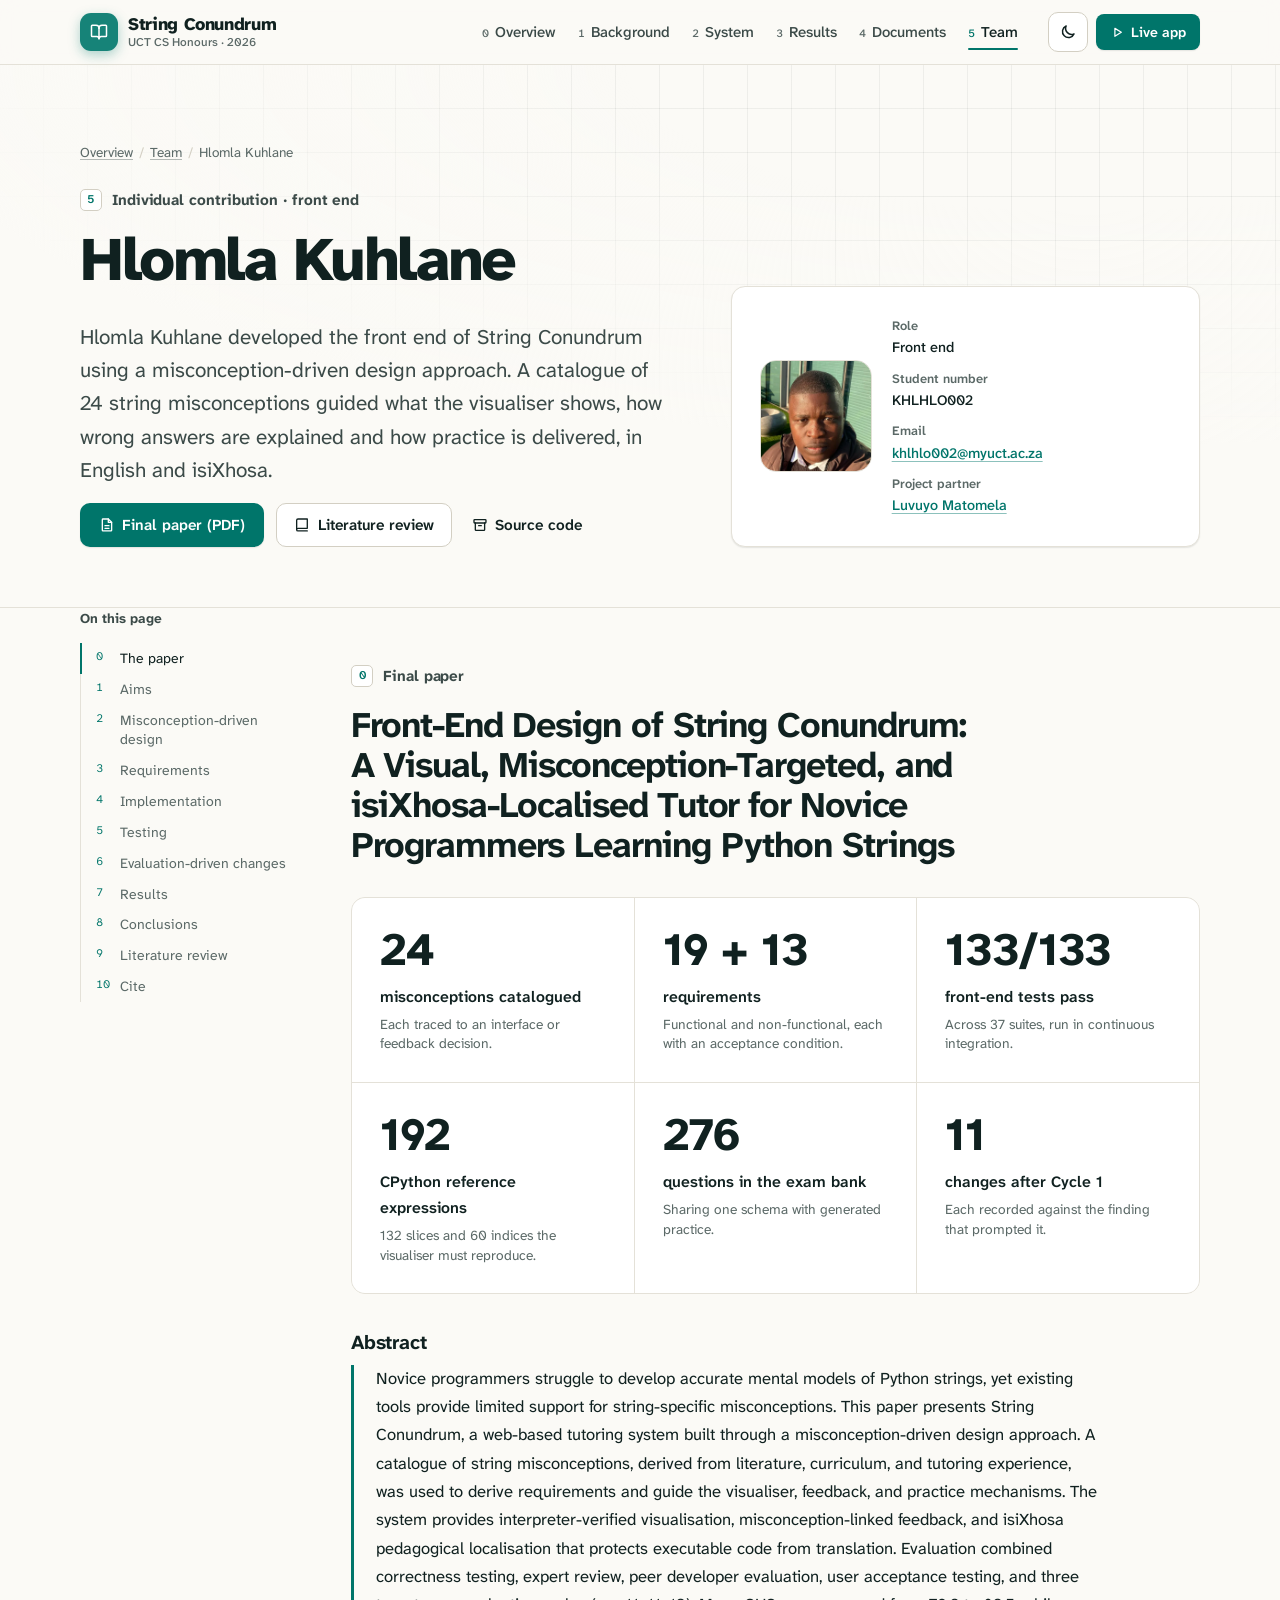
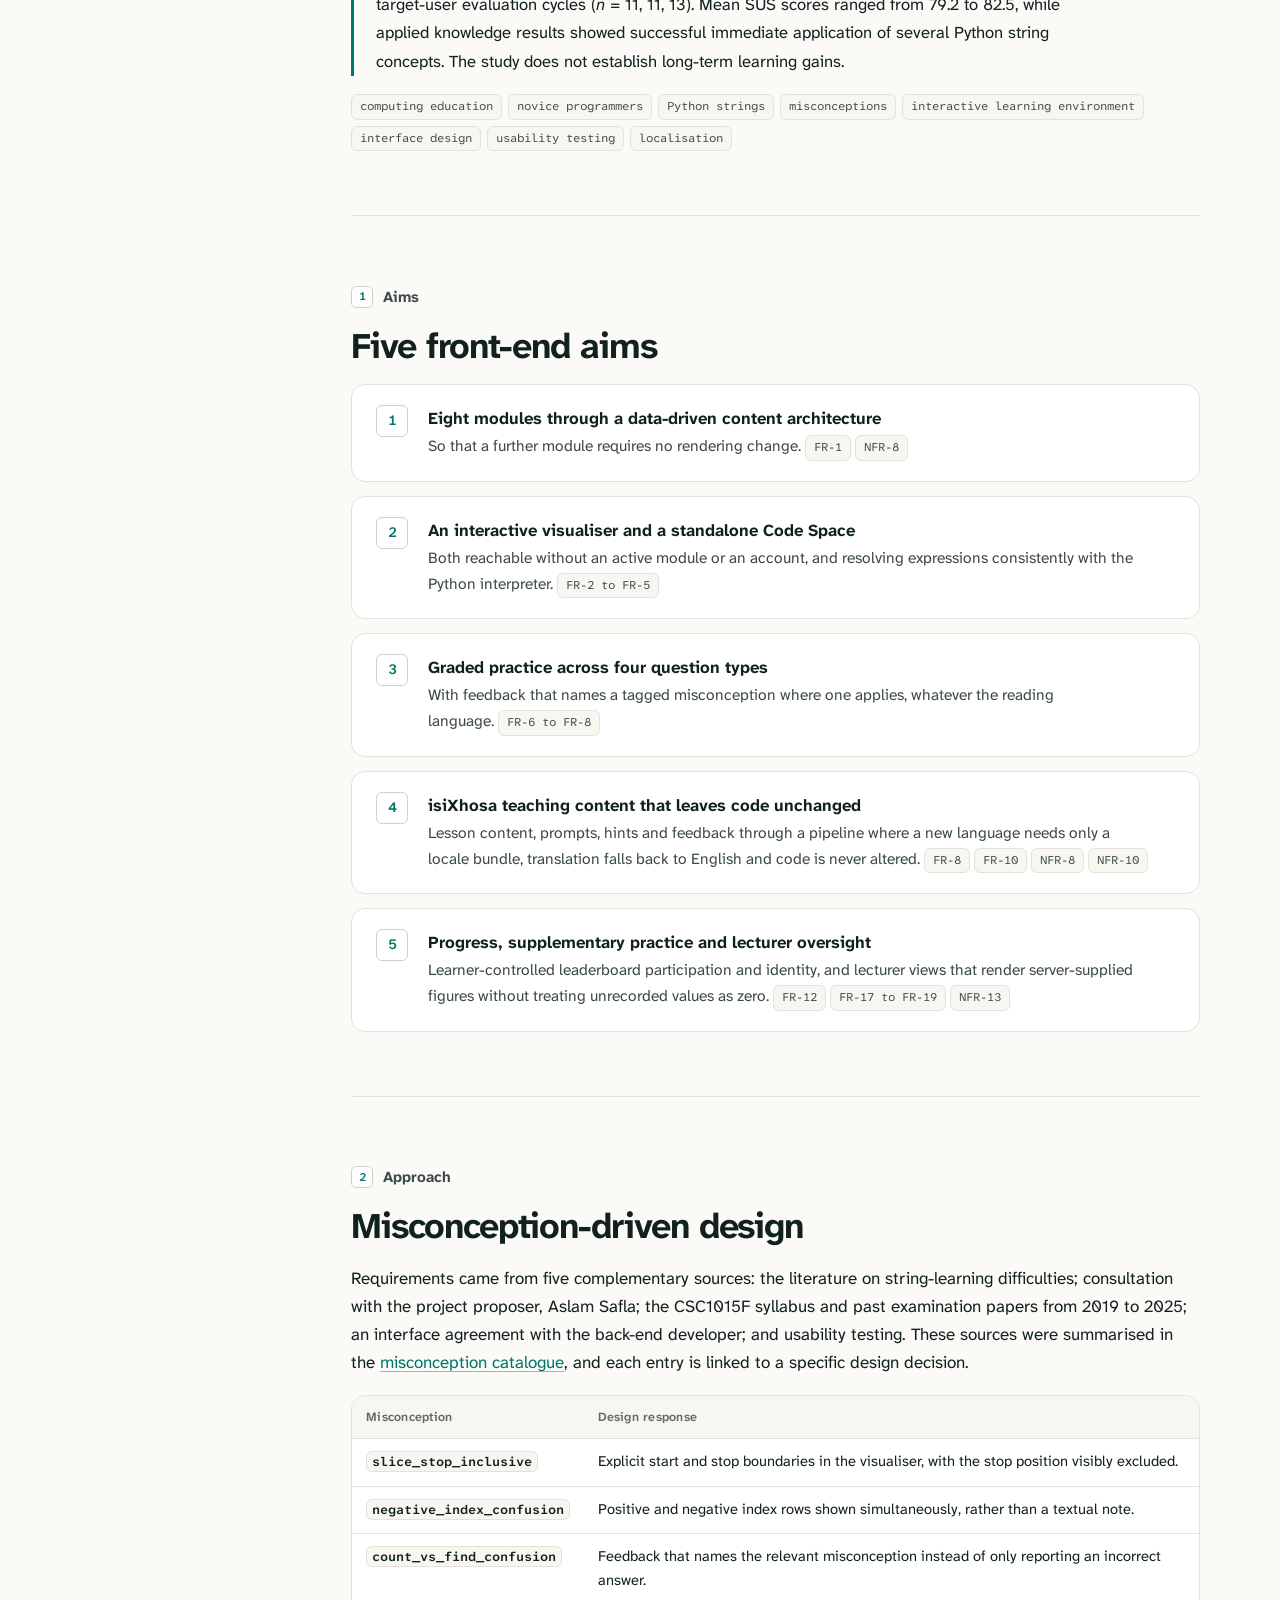
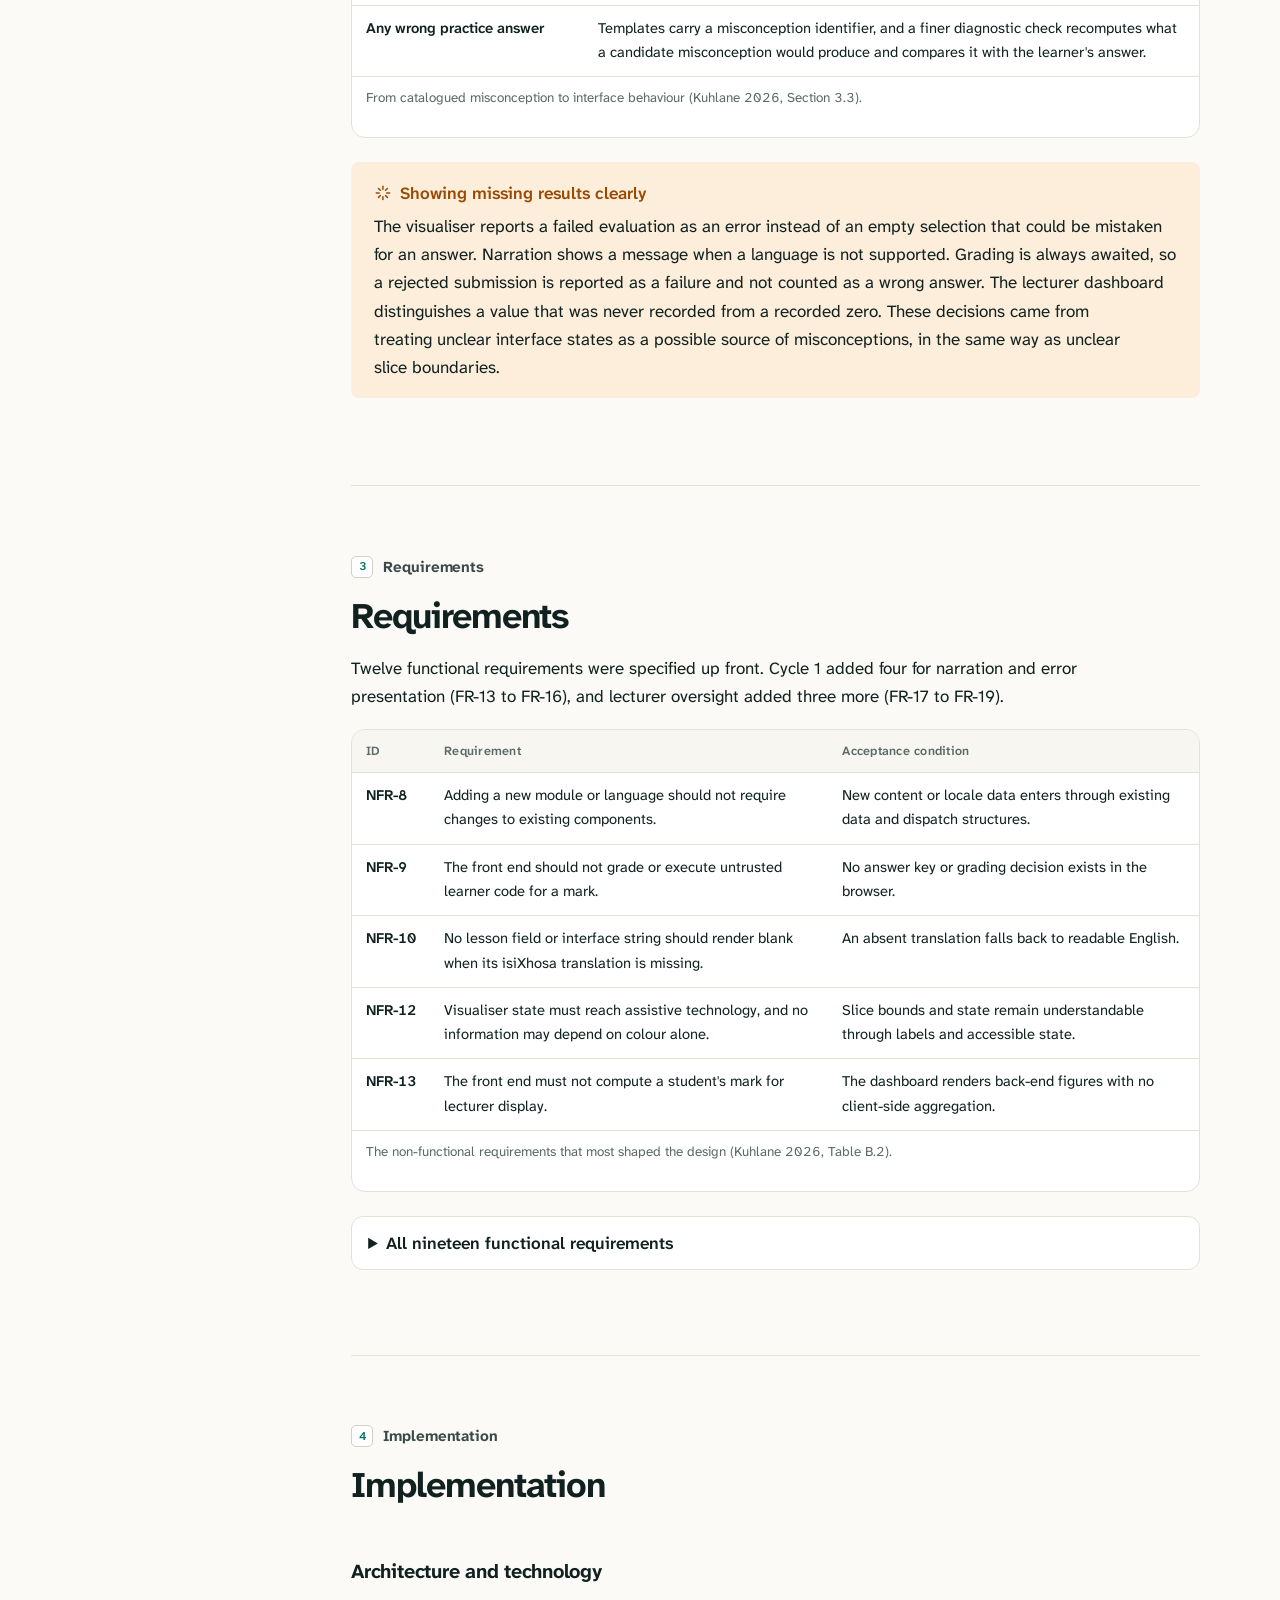
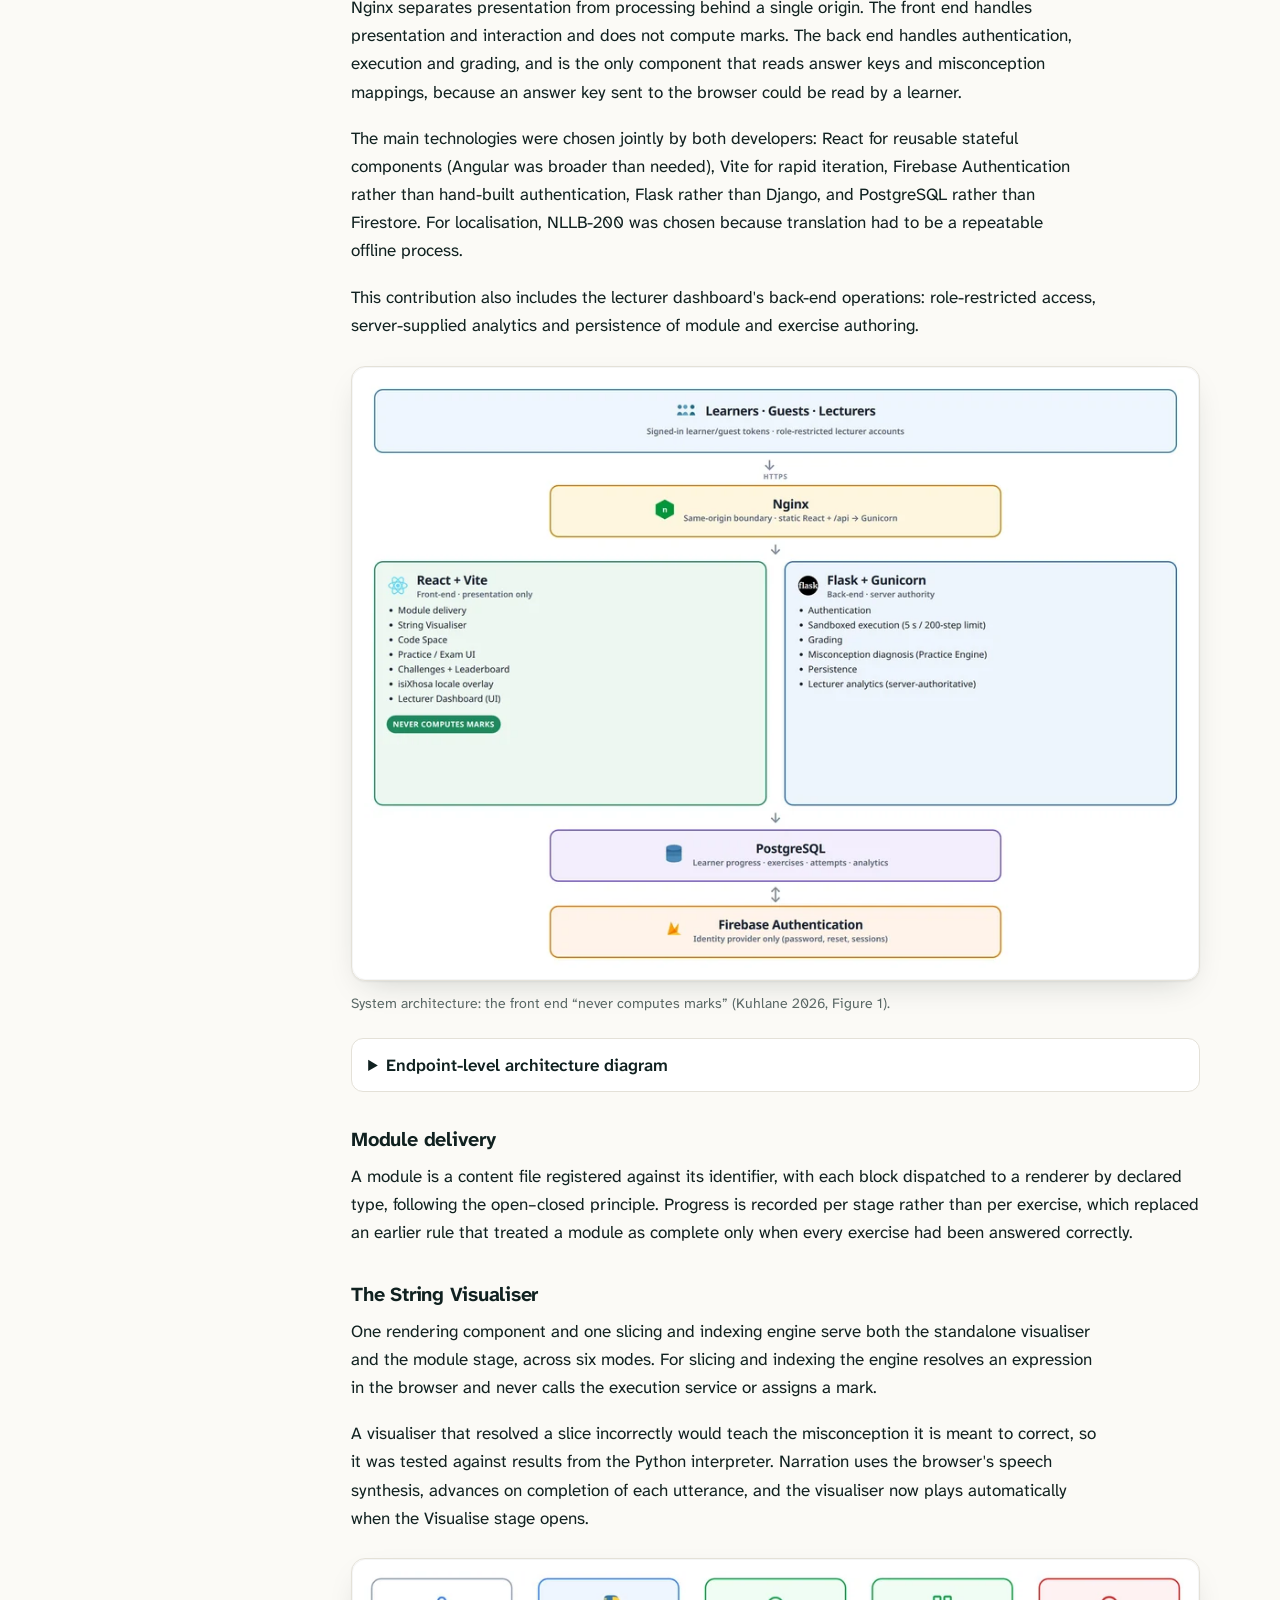
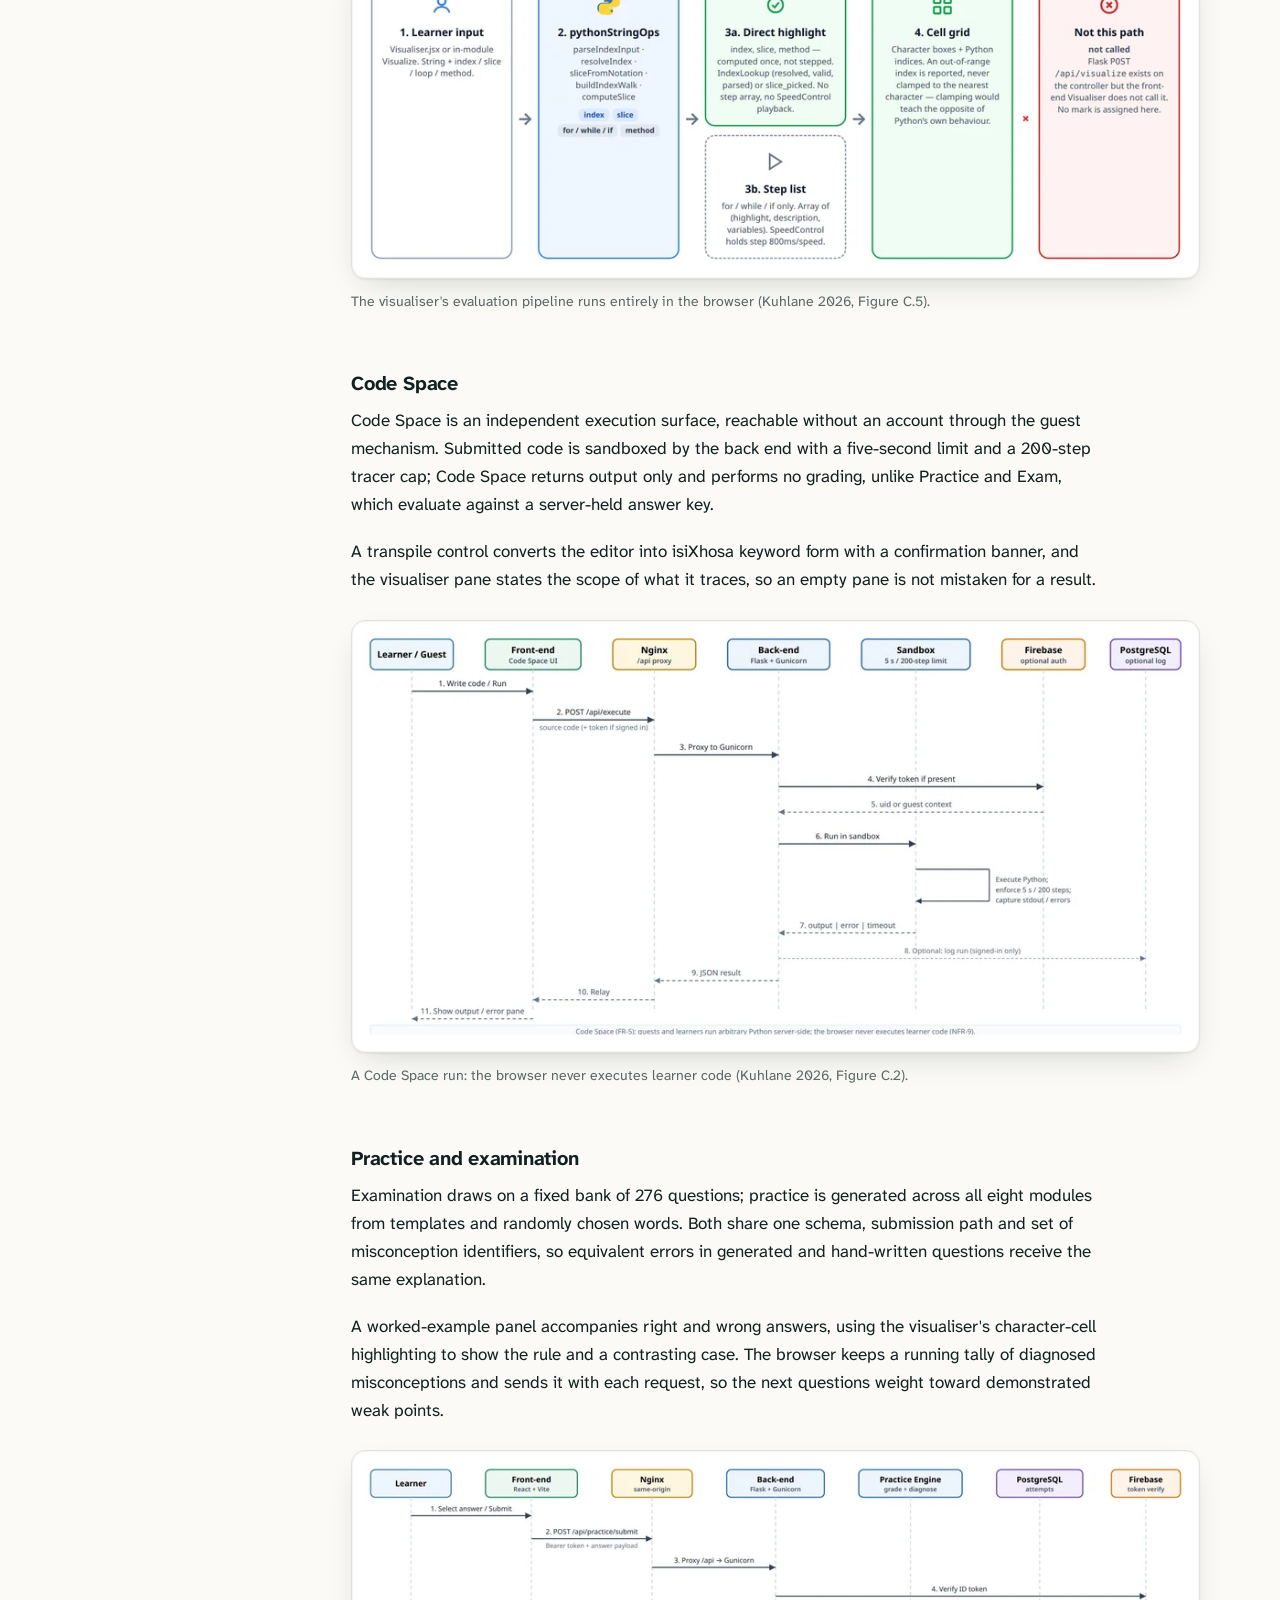
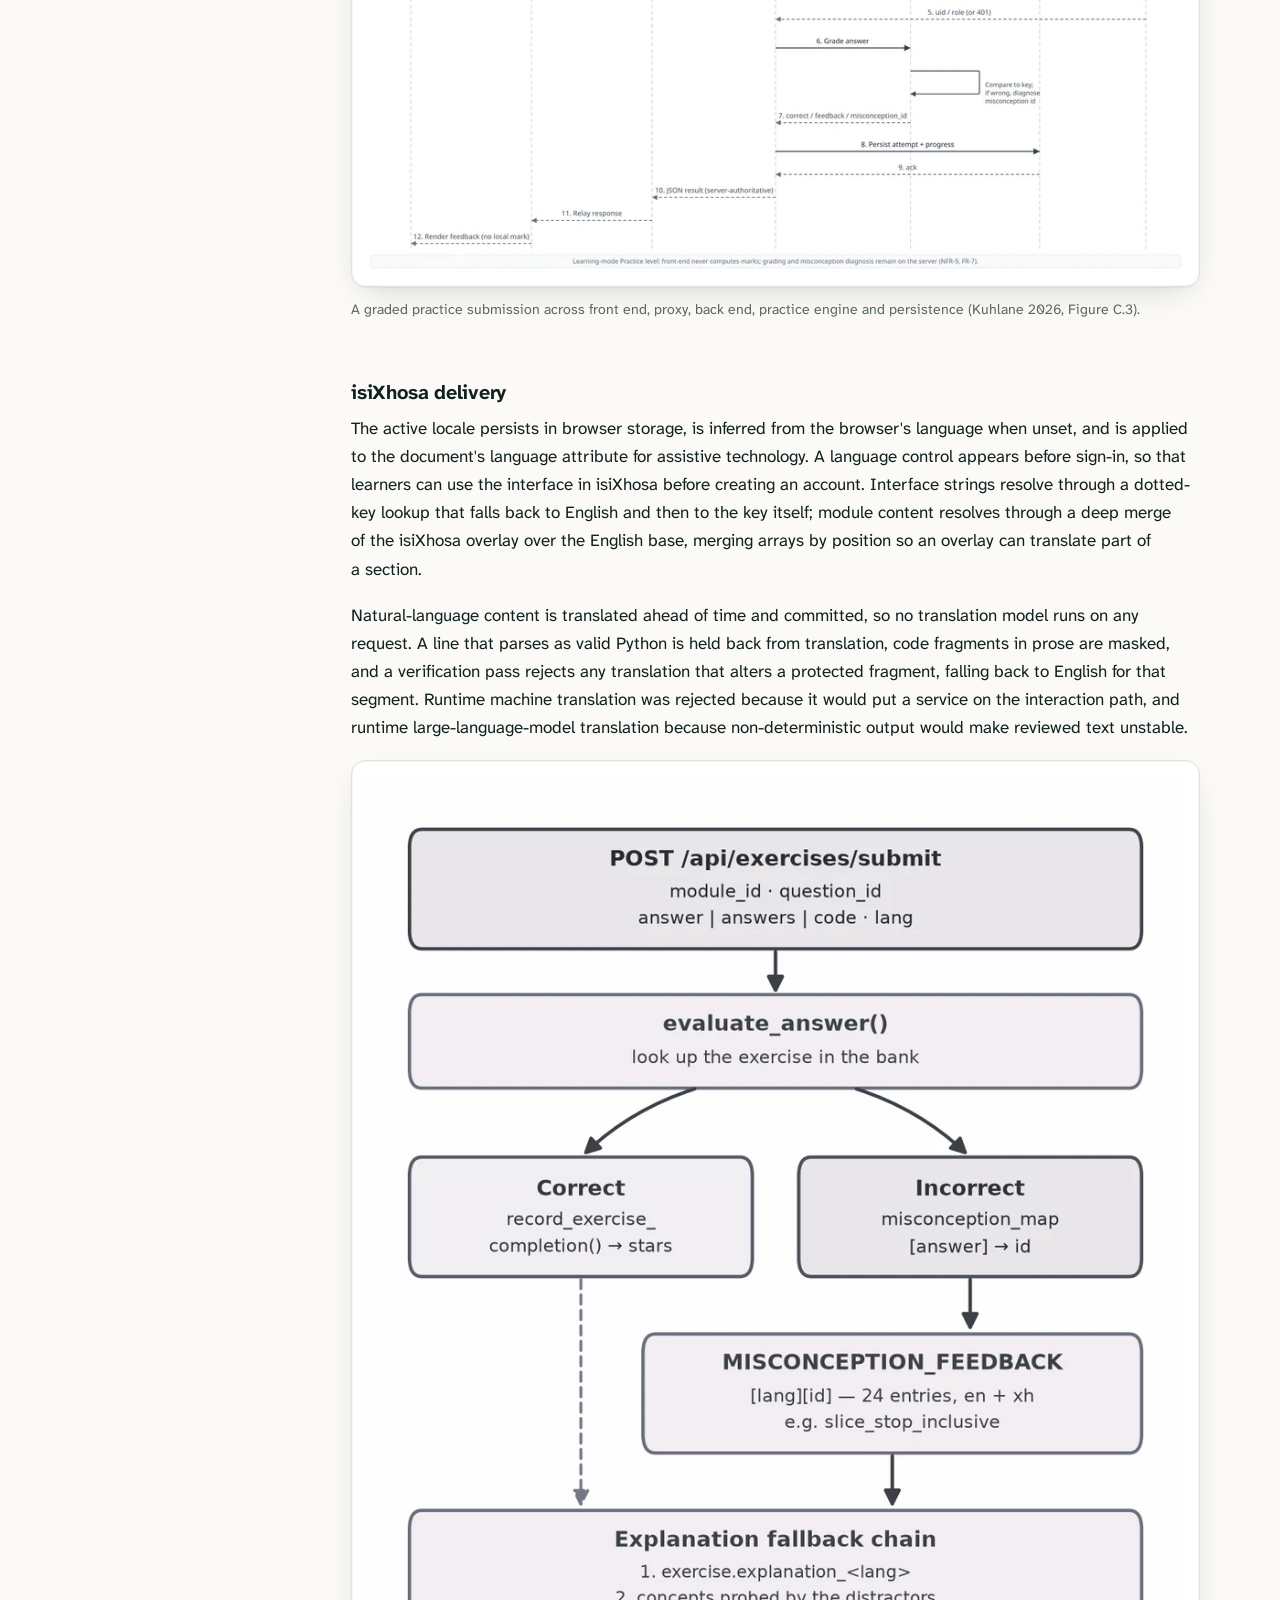
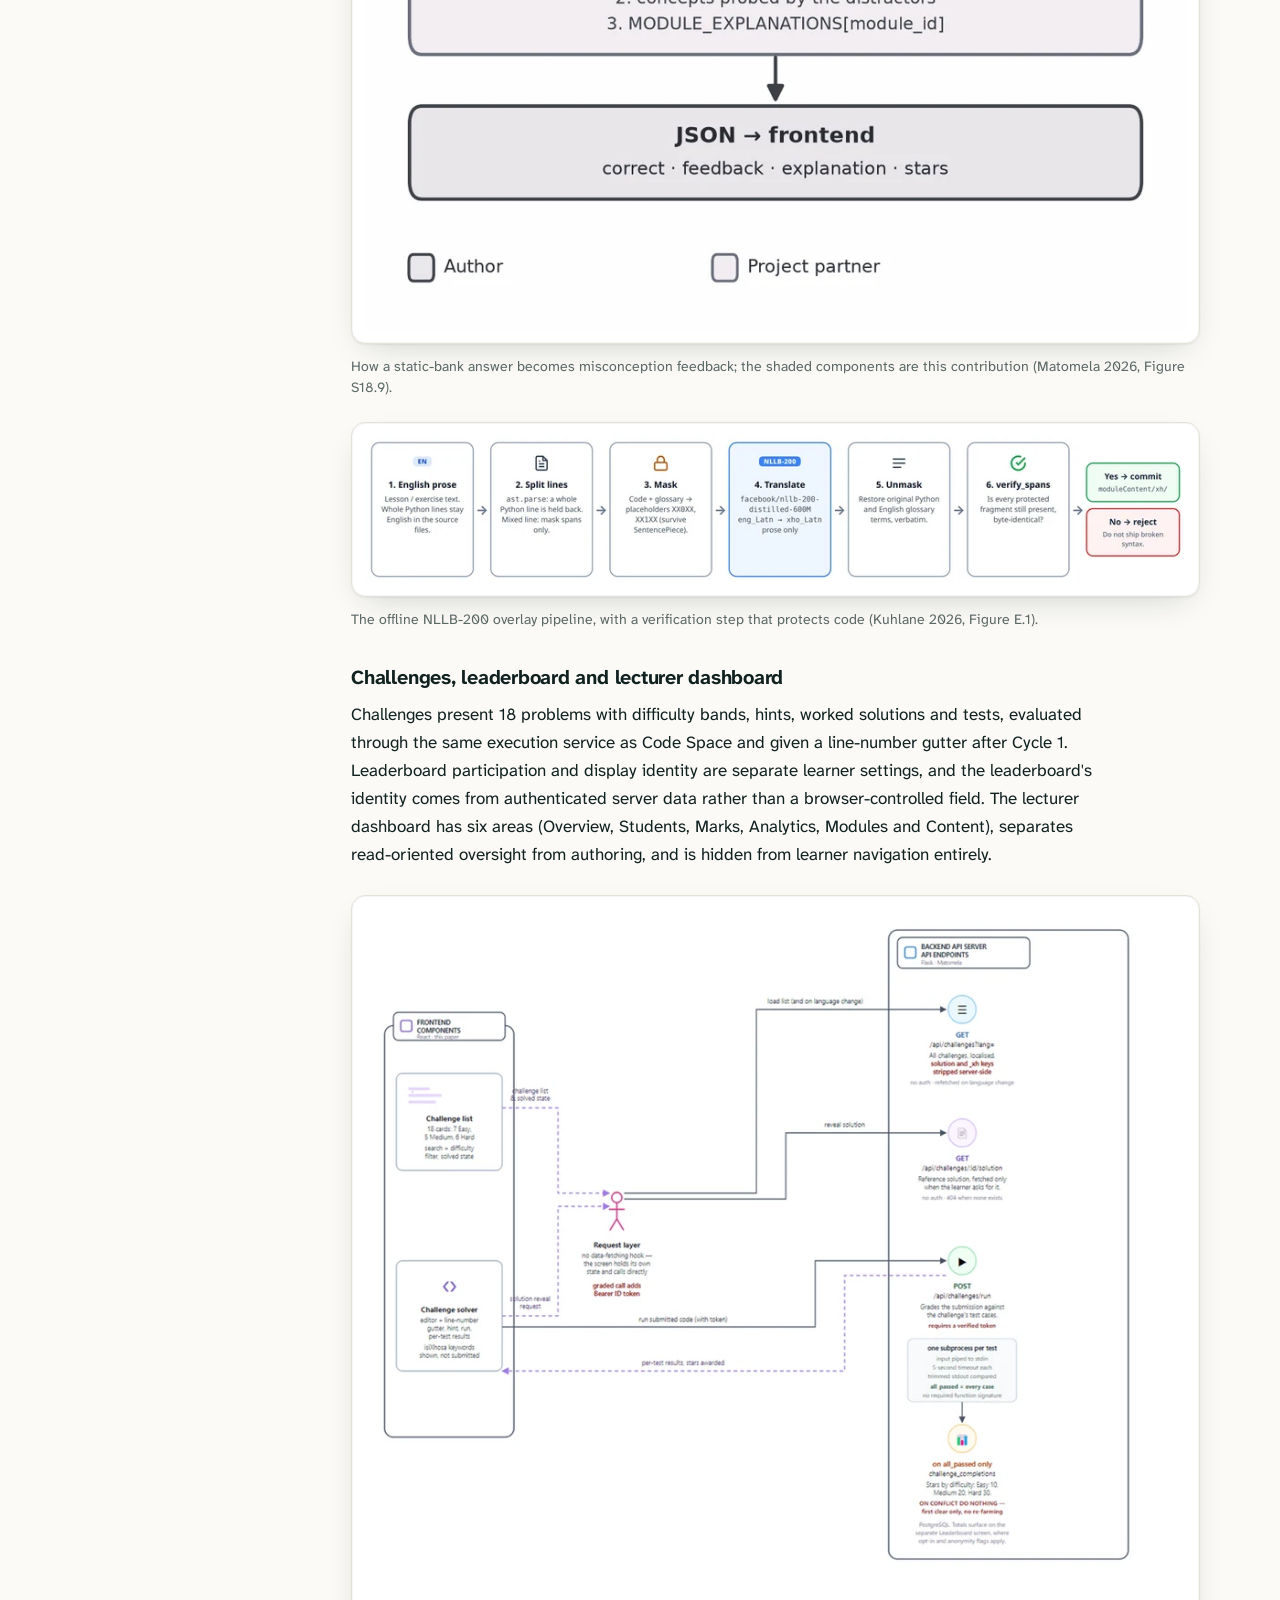
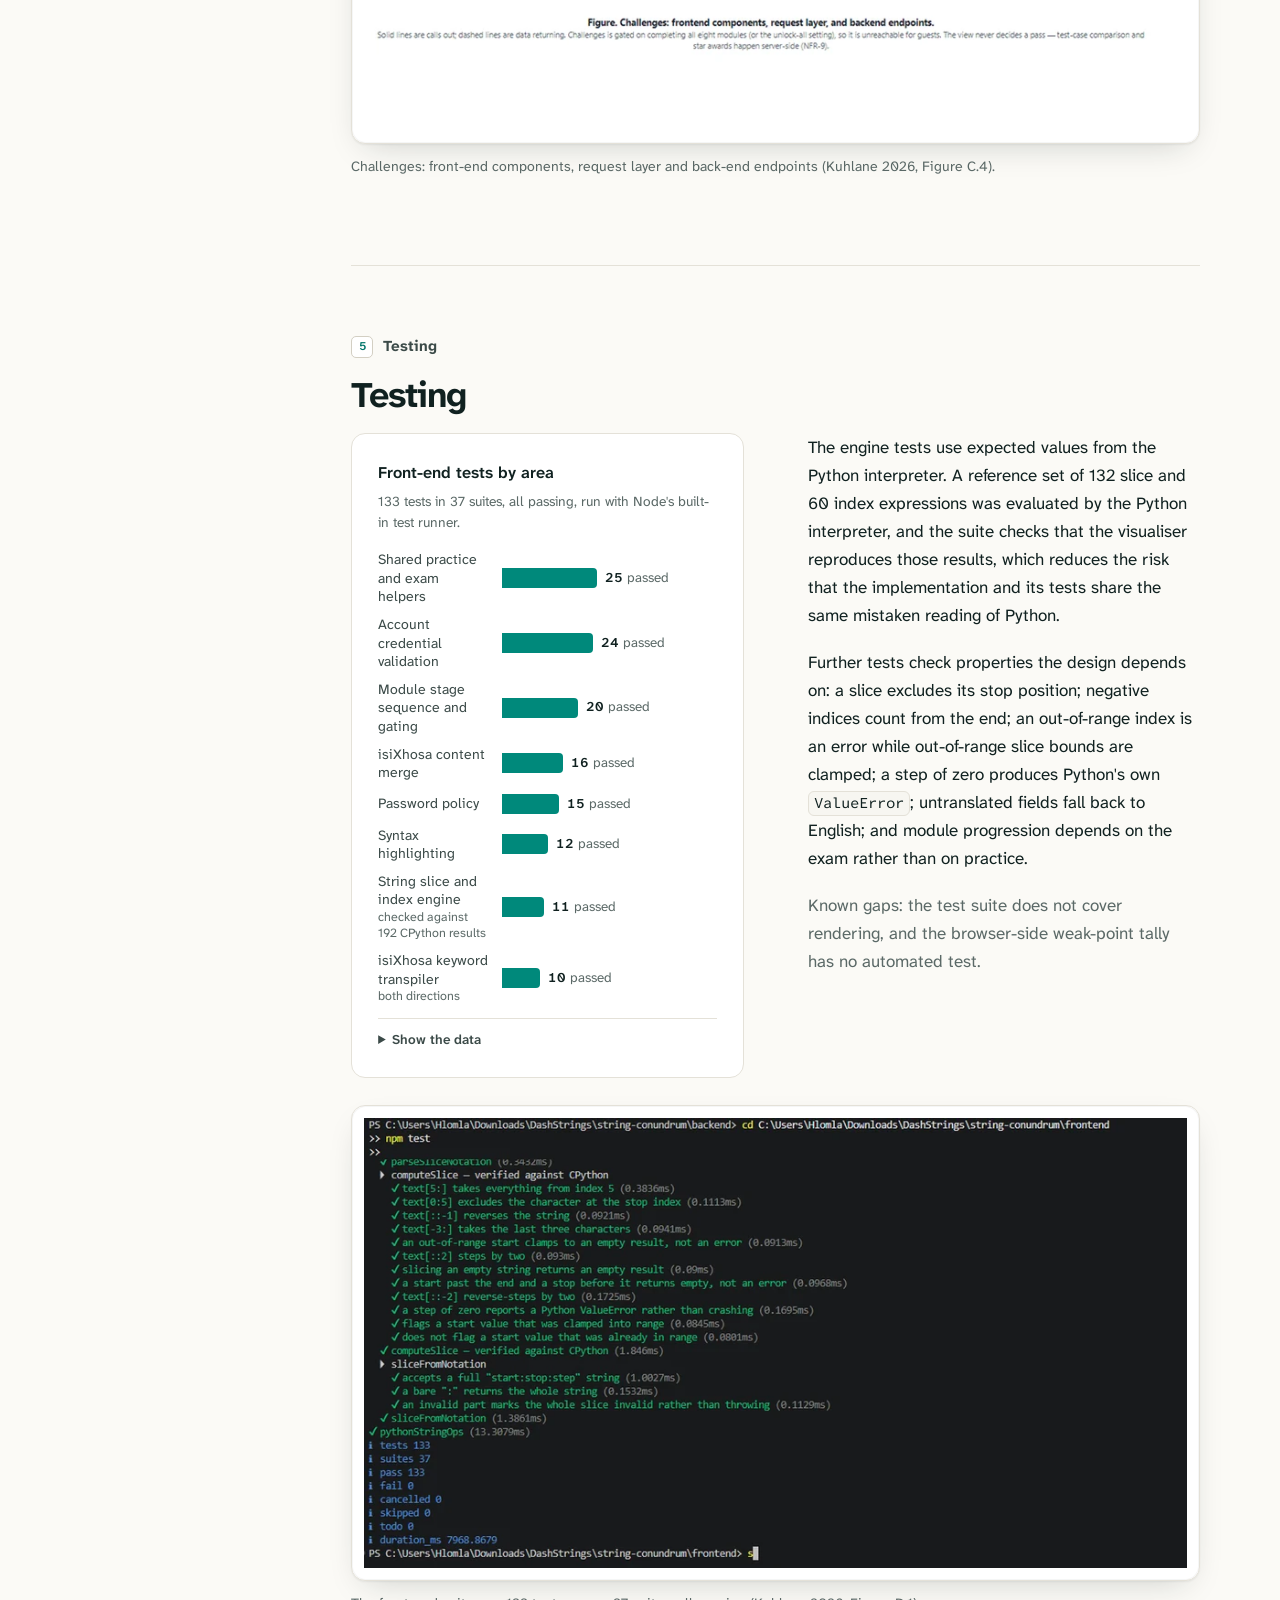
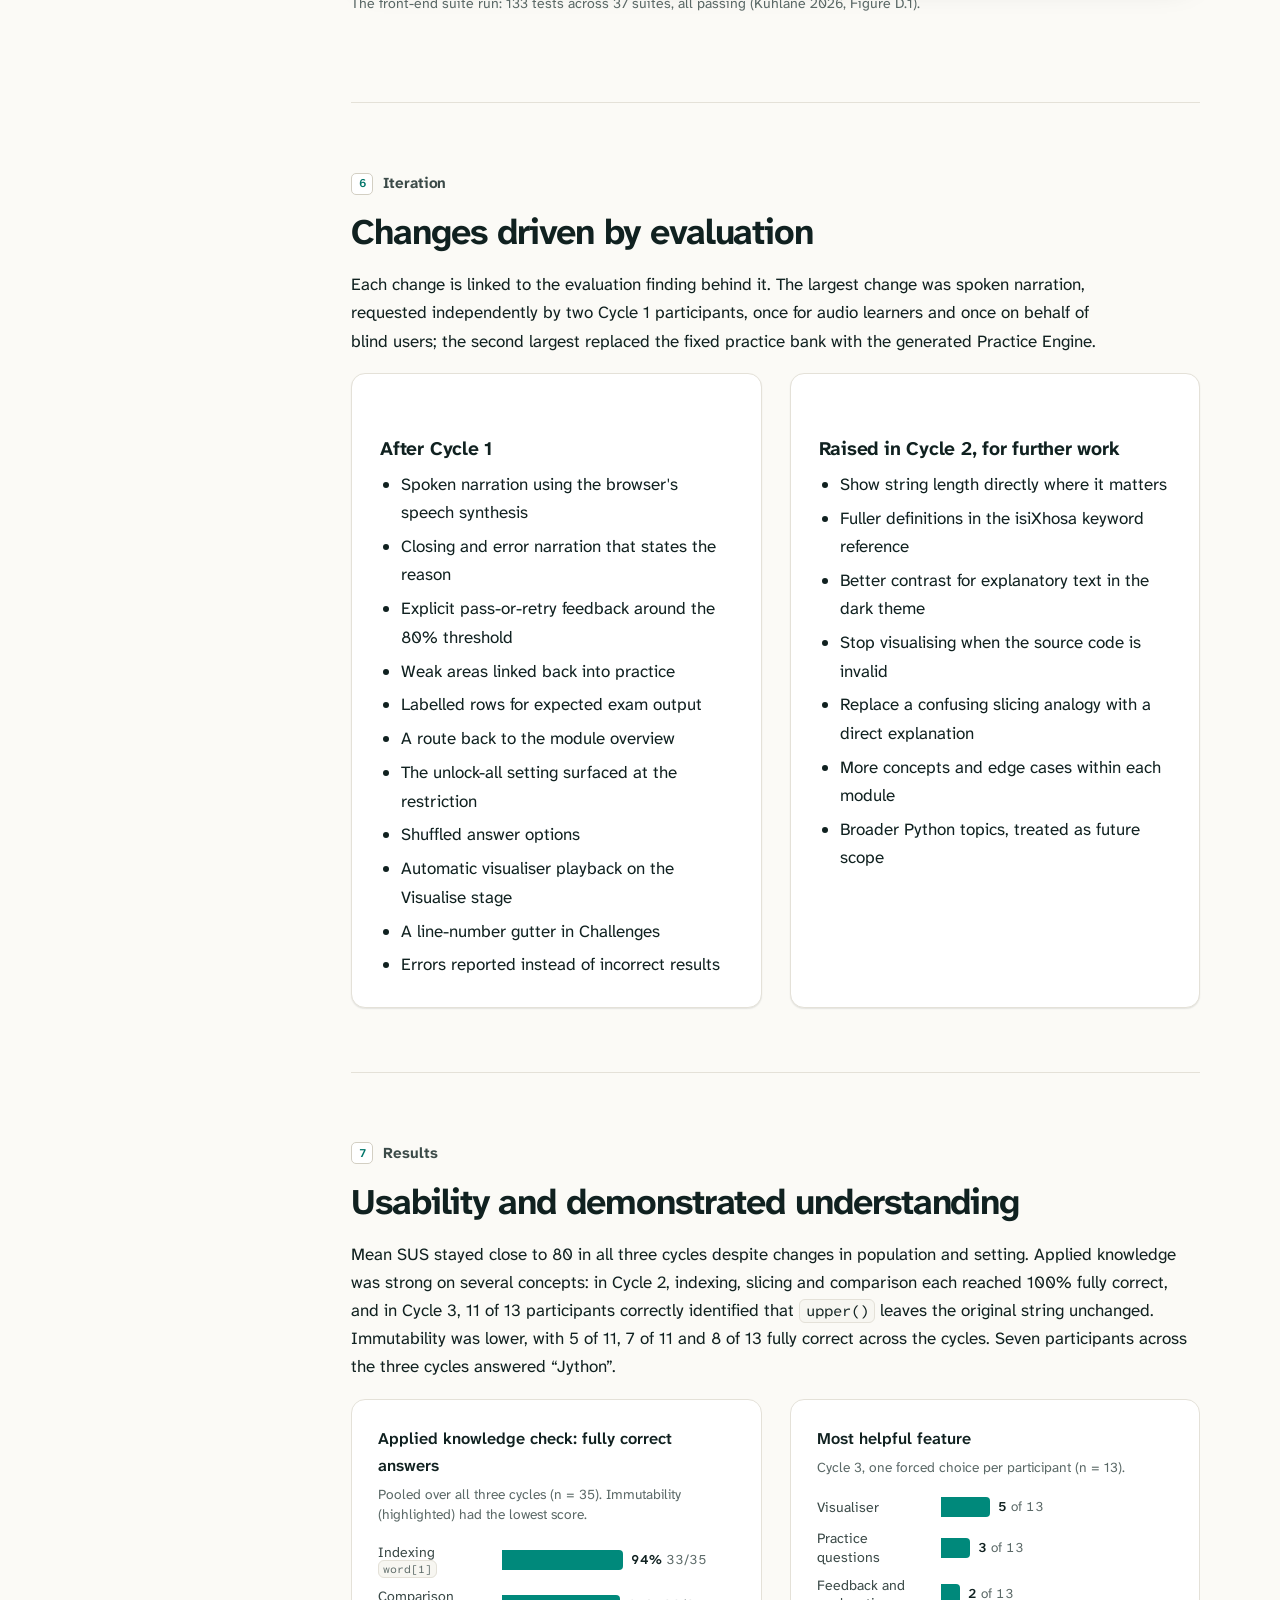
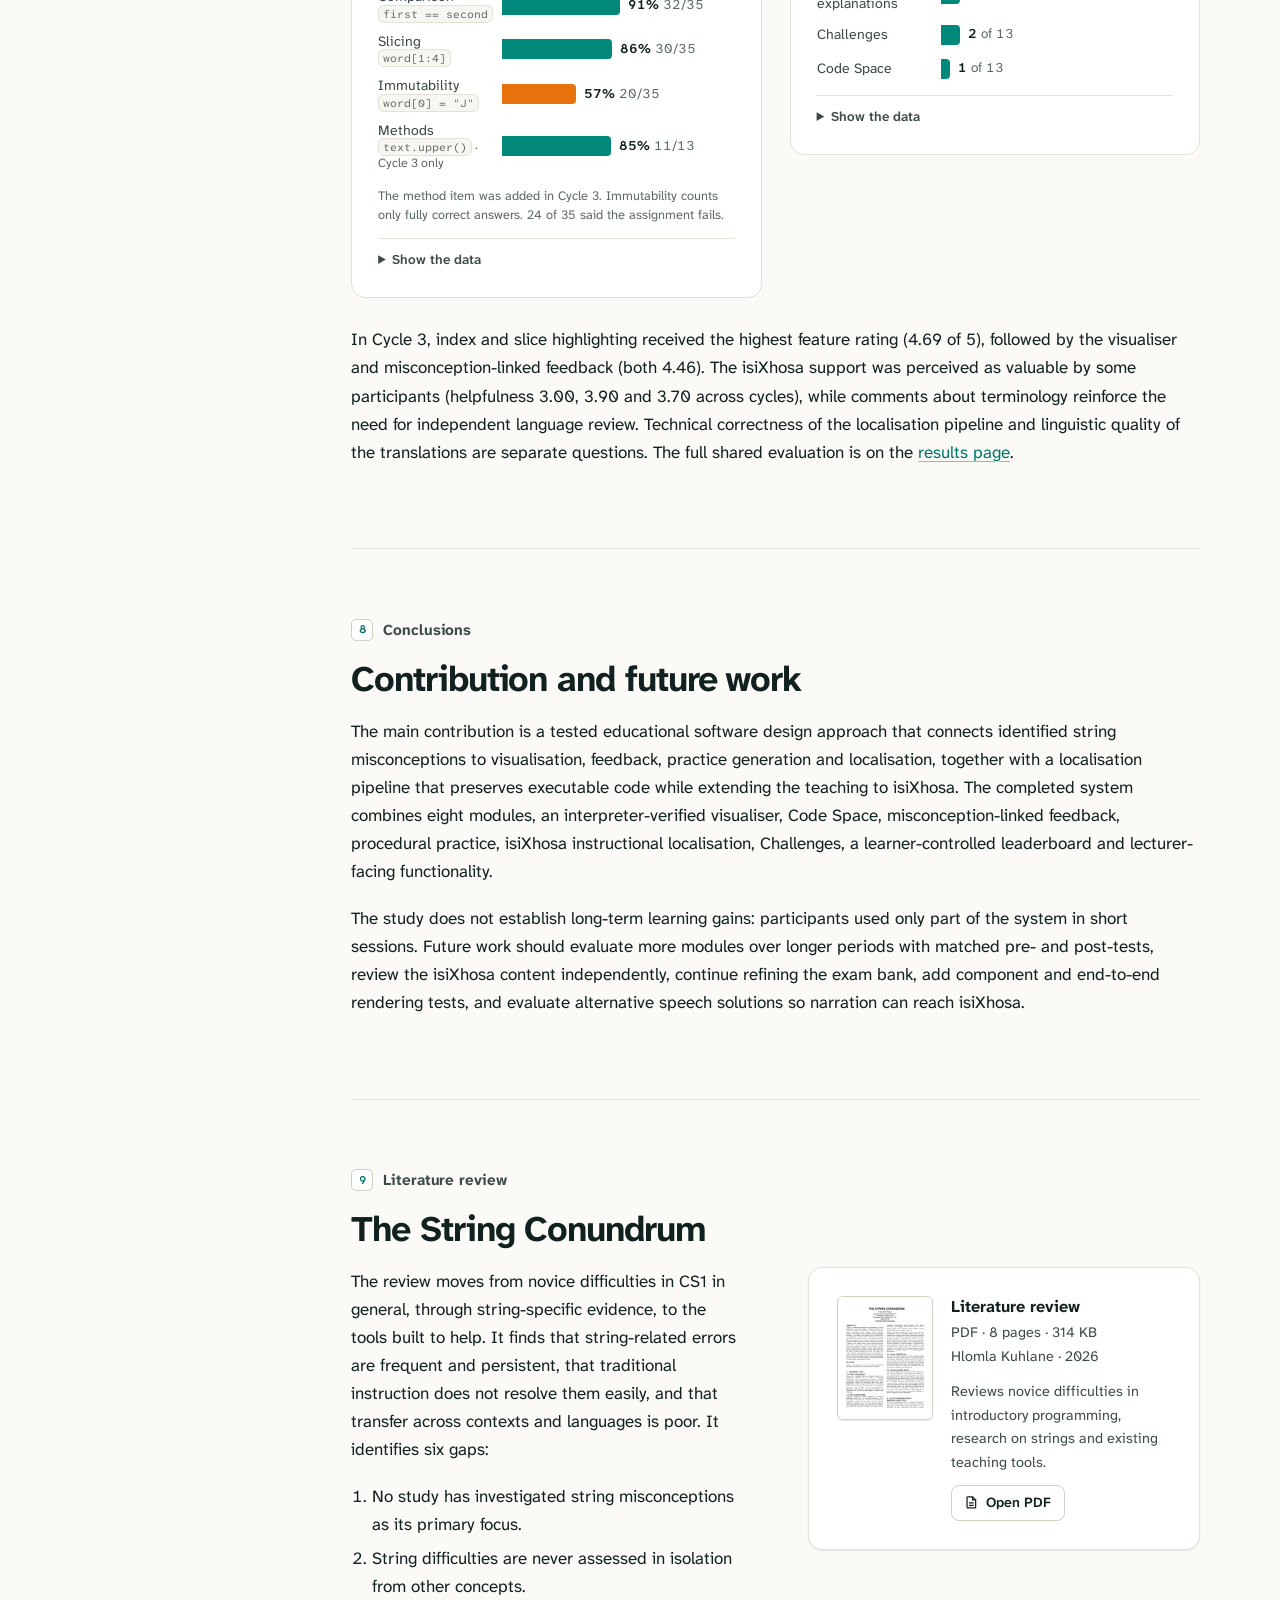
==== commit 79a87ff7: "List individual papers on the home page and plainer site wording The home page Documents section now" ====
--- a/string-conundrum-website/kuhlane/index.html
+++ b/string-conundrum-website/kuhlane/index.html
@@ -37,7 +37,7 @@
       <div>
         <p class="eyebrow"><span class="idx">5</span>Individual contribution · front end</p>
         <h1>Hlomla Kuhlane</h1>
-        <p class="lede">The front end of String Conundrum, built through a misconception-driven design approach: a catalogue of 24 string misconceptions decides what the visualiser shows, how wrong answers are explained and how practice is delivered, in English and isiXhosa.</p>
+        <p class="lede">Hlomla Kuhlane developed the front end of String Conundrum using a misconception-driven design approach. A catalogue of 24 string misconceptions guided what the visualiser shows, how wrong answers are explained and how practice is delivered, in English and isiXhosa.</p>
         <div class="btn-row mt-1">
           <a class="btn btn-primary" href="../kuhlane/docs/kuhlane-final-paper.pdf"><svg class="icon" viewBox="0 0 24 24" aria-hidden="true"><path d="M14 3H6a1 1 0 0 0-1 1v16a1 1 0 0 0 1 1h12a1 1 0 0 0 1-1V8z"/><path d="M14 3v5h5M9 13h6M9 17h6"/></svg>Final paper (PDF)</a>
           <a class="btn btn-secondary" href="../kuhlane/docs/kuhlane-literature-review.pdf"><svg class="icon" viewBox="0 0 24 24" aria-hidden="true"><path d="M4 19V5a2 2 0 0 1 2-2h14v14H6a2 2 0 0 0-2 2zm0 0a2 2 0 0 0 2 2h14"/></svg>Literature review</a>
@@ -88,7 +88,7 @@
     <li class="aim"><span class="aim-n">1</span><div><h3>Eight modules through a data-driven content architecture</h3><p>So that a further module requires no rendering change. <span class="tag">FR-1</span> <span class="tag">NFR-8</span></p></div></li>
     <li class="aim"><span class="aim-n">2</span><div><h3>An interactive visualiser and a standalone Code Space</h3><p>Both reachable without an active module or an account, and resolving expressions consistently with the Python interpreter. <span class="tag">FR-2 to FR-5</span></p></div></li>
     <li class="aim"><span class="aim-n">3</span><div><h3>Graded practice across four question types</h3><p>With feedback that names a tagged misconception where one applies, whatever the reading language. <span class="tag">FR-6 to FR-8</span></p></div></li>
-    <li class="aim"><span class="aim-n">4</span><div><h3>Teaching in isiXhosa without touching the code</h3><p>Lesson content, prompts, hints and feedback through a pipeline where a new language needs only a locale bundle, translation falls back to English and code is never altered. <span class="tag">FR-8</span> <span class="tag">FR-10</span> <span class="tag">NFR-8</span> <span class="tag">NFR-10</span></p></div></li>
+    <li class="aim"><span class="aim-n">4</span><div><h3>isiXhosa teaching content that leaves code unchanged</h3><p>Lesson content, prompts, hints and feedback through a pipeline where a new language needs only a locale bundle, translation falls back to English and code is never altered. <span class="tag">FR-8</span> <span class="tag">FR-10</span> <span class="tag">NFR-8</span> <span class="tag">NFR-10</span></p></div></li>
     <li class="aim"><span class="aim-n">5</span><div><h3>Progress, supplementary practice and lecturer oversight</h3><p>Learner-controlled leaderboard participation and identity, and lecturer views that render server-supplied figures without treating unrecorded values as zero. <span class="tag">FR-12</span> <span class="tag">FR-17 to FR-19</span> <span class="tag">NFR-13</span></p></div></li>
   </ol>
 </section>
@@ -97,7 +97,7 @@
   <p class="eyebrow"><span class="idx">2</span>Approach</p>
   <h2>Misconception-driven design</h2>
   <div class="prose-wide">
-    <p>Requirements came from five complementary sources: the literature on string-learning difficulties; consultation with the project proposer, Aslam Safla; the CSC1015F syllabus and past examination papers from 2019 to 2025; an interface agreement with the back-end developer; and usability testing, which surfaced requirements that only appear in use. The <a href="../background.html#catalogue">misconception catalogue</a> turned that evidence into a design vocabulary, and every entry had to produce an identifiable decision.</p>
+    <p>Requirements came from five complementary sources: the literature on string-learning difficulties; consultation with the project proposer, Aslam Safla; the CSC1015F syllabus and past examination papers from 2019 to 2025; an interface agreement with the back-end developer; and usability testing. These sources were summarised in the <a href="../background.html#catalogue">misconception catalogue</a>, and each entry is linked to a specific design decision.</p>
   </div>
   <div class="table-wrap mt-1">
     <table>
@@ -112,15 +112,15 @@
     </table>
   </div>
   <div class="callout callout--accent">
-    <p class="callout-title"><svg class="icon" viewBox="0 0 24 24" aria-hidden="true"><path d="M12 3v4M12 17v4M3 12h4M17 12h4M6 6l2.5 2.5M15.5 15.5 18 18M6 18l2.5-2.5M15.5 8.5 18 6"/></svg>A recurring principle: never present the absence of a result as a result</p>
-    <p>The visualiser reports a failed evaluation as an error rather than an empty selection a learner could mistake for an answer. Narration explains itself when a language is unsupported instead of silently switching off. Grading is always awaited, so a rejected submission is reported as a failure rather than quietly counted as wrong. And the lecturer dashboard distinguishes a value never recorded from a recorded zero. No single requirement demanded this; it emerged from treating an ambiguous interface state as a source of misconception in its own right, just like an ambiguous slice boundary.</p>
+    <p class="callout-title"><svg class="icon" viewBox="0 0 24 24" aria-hidden="true"><path d="M12 3v4M12 17v4M3 12h4M17 12h4M6 6l2.5 2.5M15.5 15.5 18 18M6 18l2.5-2.5M15.5 8.5 18 6"/></svg>Showing missing results clearly</p>
+    <p>The visualiser reports a failed evaluation as an error instead of an empty selection that could be mistaken for an answer. Narration shows a message when a language is not supported. Grading is always awaited, so a rejected submission is reported as a failure and not counted as a wrong answer. The lecturer dashboard distinguishes a value that was never recorded from a recorded zero. These decisions came from treating unclear interface states as a possible source of misconceptions, in the same way as unclear slice boundaries.</p>
   </div>
 </section>
 
 <section class="content-section" id="requirements" data-toc="Requirements">
   <p class="eyebrow"><span class="idx">3</span>Requirements</p>
-  <h2>Nineteen functional, thirteen non-functional</h2>
-  <p class="prose">Twelve functional requirements were specified up front. Cycle 1 added four for narration and error presentation (FR-13 to FR-16), and lecturer oversight added three more (FR-17 to FR-19). The non-functional requirements constrain the architecture rather than describe nice-to-haves.</p>
+  <h2>Requirements</h2>
+  <p class="prose">Twelve functional requirements were specified up front. Cycle 1 added four for narration and error presentation (FR-13 to FR-16), and lecturer oversight added three more (FR-17 to FR-19).</p>
   <div class="table-wrap mt-1">
     <table>
       <caption>The non-functional requirements that most shaped the design (Kuhlane 2026, Table B.2).</caption>
@@ -167,13 +167,13 @@
 
 <section class="content-section" id="implementation" data-toc="Implementation">
   <p class="eyebrow"><span class="idx">4</span>Implementation</p>
-  <h2>How the front end realises the design</h2>
+  <h2>Implementation</h2>
   <div class="split split--top">
     <div class="prose">
       <h3 class="mt-0">Architecture and technology</h3>
-      <p>Presentation is separated from processing across a same-origin boundary enforced by Nginx. The front end owns presentation and interaction and never computes a mark; the back end owns authentication, execution and grading, and is the only component that reads answer keys and misconception mappings. A browser-delivered answer key would be inspectable by a learner.</p>
+      <p>Nginx separates presentation from processing behind a single origin. The front end handles presentation and interaction and does not compute marks. The back end handles authentication, execution and grading, and is the only component that reads answer keys and misconception mappings, because an answer key sent to the browser could be read by a learner.</p>
       <p>The main technologies were chosen jointly by both developers: React for reusable stateful components (Angular was broader than needed), Vite for rapid iteration, Firebase Authentication rather than hand-built authentication, Flask rather than Django, and PostgreSQL rather than Firestore. For localisation, NLLB-200 was chosen because translation had to be a repeatable offline process.</p>
-      <p>Beyond the interface, this contribution includes the lecturer dashboard's back-end operations: role-restricted access, server-supplied analytics and persistence of module and exercise authoring.</p>
+      <p>This contribution also includes the lecturer dashboard's back-end operations: role-restricted access, server-supplied analytics and persistence of module and exercise authoring.</p>
     </div>
     <figure class="figure"><a class="figure-frame figure-frame--diagram" href="../assets/img/figs/hk-architecture-1800.webp" data-lightbox><img src="../assets/img/figs/hk-architecture-900.webp" srcset="../assets/img/figs/hk-architecture-900.webp 900w, ../assets/img/figs/hk-architecture-1800.webp 1800w" sizes="(max-width: 959px) 92vw, 640px" width="900" height="644" alt="Layered architecture: learners, guests and lecturers; Nginx as the same-origin boundary; the React and Vite front end beside the Flask and Gunicorn back end; PostgreSQL; Firebase Authentication" loading="lazy" decoding="async"></a><figcaption>System architecture: the front end “never computes marks” (Kuhlane 2026, Figure 1).</figcaption></figure>
   </div>
@@ -187,7 +187,7 @@
   <div class="split split--top">
     <div class="prose">
       <p>One rendering component and one slicing and indexing engine serve both the standalone visualiser and the module stage, across six modes. For slicing and indexing the engine resolves an expression in the browser and never calls the execution service or assigns a mark.</p>
-      <p>Because a visualiser that resolves a slice wrongly teaches precisely the misconception it exists to correct, it is verified against the Python interpreter rather than against its own reading of the rules. Narration uses the browser's speech synthesis, advances on completion of each utterance, and the visualiser now plays automatically when the Visualise stage opens.</p>
+      <p>A visualiser that resolved a slice incorrectly would teach the misconception it is meant to correct, so it was tested against results from the Python interpreter. Narration uses the browser's speech synthesis, advances on completion of each utterance, and the visualiser now plays automatically when the Visualise stage opens.</p>
     </div>
     <figure class="figure"><a class="figure-frame figure-frame--diagram" href="../assets/img/figs/hk-visualiser-pipeline-1800.webp" data-lightbox><img src="../assets/img/figs/hk-visualiser-pipeline-900.webp" srcset="../assets/img/figs/hk-visualiser-pipeline-900.webp 900w, ../assets/img/figs/hk-visualiser-pipeline-1800.webp 1800w" sizes="(max-width: 959px) 92vw, 640px" width="900" height="322" alt="Pipeline diagram: learner input, Python string operations, direct highlight or step list, cell grid, with the back-end visualise endpoint explicitly not called" loading="lazy" decoding="async"></a><figcaption>The visualiser's evaluation pipeline runs entirely in the browser (Kuhlane 2026, Figure C.5).</figcaption></figure>
   </div>
@@ -196,7 +196,7 @@
   <div class="split split--top">
     <div class="prose">
       <p>Code Space is an independent execution surface, reachable without an account through the guest mechanism. Submitted code is sandboxed by the back end with a five-second limit and a 200-step tracer cap; Code Space returns output only and performs no grading, unlike Practice and Exam, which evaluate against a server-held answer key.</p>
-      <p>A transpile control converts the editor into isiXhosa keyword form with a confirmation banner, and the visualiser pane states the scope of what it traces, so a learner never reads an empty pane as evidence that their code cannot be visualised.</p>
+      <p>A transpile control converts the editor into isiXhosa keyword form with a confirmation banner, and the visualiser pane states the scope of what it traces, so an empty pane is not mistaken for a result.</p>
     </div>
     <figure class="figure"><a class="figure-frame figure-frame--diagram" href="../assets/img/figs/hk-codespace-sequence-1800.webp" data-lightbox><img src="../assets/img/figs/hk-codespace-sequence-900.webp" srcset="../assets/img/figs/hk-codespace-sequence-900.webp 900w, ../assets/img/figs/hk-codespace-sequence-1800.webp 1800w" sizes="(max-width: 959px) 92vw, 640px" width="900" height="446" alt="Sequence diagram of a Code Space run from the learner through the front end, Nginx, the back end and the sandbox, returning output, an error or a timeout" loading="lazy" decoding="async"></a><figcaption>A Code Space run: the browser never executes learner code (Kuhlane 2026, Figure C.2).</figcaption></figure>
   </div>
@@ -212,7 +212,7 @@
 
   <h3>isiXhosa delivery</h3>
   <div class="prose-wide">
-    <p>The active locale persists in browser storage, is inferred from the browser's language when unset, and is applied to the document's language attribute for assistive technology. A language control appears before sign-in, because a learner who reads isiXhosa needs the interface in isiXhosa before holding an account. Interface strings resolve through a dotted-key lookup that falls back to English and then to the key itself; module content resolves through a deep merge of the isiXhosa overlay over the English base, merging arrays by position so an overlay can translate part of a section.</p>
+    <p>The active locale persists in browser storage, is inferred from the browser's language when unset, and is applied to the document's language attribute for assistive technology. A language control appears before sign-in, so that learners can use the interface in isiXhosa before creating an account. Interface strings resolve through a dotted-key lookup that falls back to English and then to the key itself; module content resolves through a deep merge of the isiXhosa overlay over the English base, merging arrays by position so an overlay can translate part of a section.</p>
     <p>Natural-language content is translated ahead of time and committed, so no translation model runs on any request. A line that parses as valid Python is held back from translation, code fragments in prose are masked, and a verification pass rejects any translation that alters a protected fragment, falling back to English for that segment. Runtime machine translation was rejected because it would put a service on the interaction path, and runtime large-language-model translation because non-deterministic output would make reviewed text unstable.</p>
   </div>
   <figure class="figure"><a class="figure-frame figure-frame--diagram" href="../assets/img/figs/lm-feedback-path-1800.webp" data-lightbox><img src="../assets/img/figs/lm-feedback-path-900.webp" srcset="../assets/img/figs/lm-feedback-path-900.webp 900w, ../assets/img/figs/lm-feedback-path-1800.webp 1800w" sizes="(max-width: 959px) 92vw, 640px" width="900" height="1266" alt="Flow diagram of a static-bank answer: evaluate the answer, record a completion if correct, otherwise map the answer to a misconception identifier, then build feedback through a three-level explanation fallback chain" loading="lazy" decoding="async"></a><figcaption>How a static-bank answer becomes misconception feedback; the shaded components are this contribution (Matomela 2026, Figure S18.9).</figcaption></figure>
@@ -227,13 +227,13 @@
 
 <section class="content-section" id="testing" data-toc="Testing">
   <p class="eyebrow"><span class="idx">5</span>Testing</p>
-  <h2>Testing the logic the correctness claims rest on</h2>
+  <h2>Testing</h2>
   <div class="split split--top mt-1">
-    <div><figure class="chart"><figcaption class="chart-head"><span class="chart-title">133 front-end tests across 37 suites, all passing</span><span class="chart-sub">Node's built-in test runner, grouped by the area under test.</span></figcaption><ul class="hbars"><li class="hbar"><span class="hbar-label">Shared practice and exam helpers</span><span class="hbar-track"><span class="hbar-fill" style="width:calc((100% - 120px) * 1.0000)" data-tip="Shared practice and exam helpers" data-tip-v="25 passed"></span><span class="hbar-val">25 <span>passed</span></span></span></li><li class="hbar"><span class="hbar-label">Account credential validation</span><span class="hbar-track"><span class="hbar-fill" style="width:calc((100% - 120px) * 0.9600)" data-tip="Account credential validation" data-tip-v="24 passed"></span><span class="hbar-val">24 <span>passed</span></span></span></li><li class="hbar"><span class="hbar-label">Module stage sequence and gating</span><span class="hbar-track"><span class="hbar-fill" style="width:calc((100% - 120px) * 0.8000)" data-tip="Module stage sequence and gating" data-tip-v="20 passed"></span><span class="hbar-val">20 <span>passed</span></span></span></li><li class="hbar"><span class="hbar-label">isiXhosa content merge</span><span class="hbar-track"><span class="hbar-fill" style="width:calc((100% - 120px) * 0.6400)" data-tip="isiXhosa content merge" data-tip-v="16 passed"></span><span class="hbar-val">16 <span>passed</span></span></span></li><li class="hbar"><span class="hbar-label">Password policy</span><span class="hbar-track"><span class="hbar-fill" style="width:calc((100% - 120px) * 0.6000)" data-tip="Password policy" data-tip-v="15 passed"></span><span class="hbar-val">15 <span>passed</span></span></span></li><li class="hbar"><span class="hbar-label">Syntax highlighting</span><span class="hbar-track"><span class="hbar-fill" style="width:calc((100% - 120px) * 0.4800)" data-tip="Syntax highlighting" data-tip-v="12 passed"></span><span class="hbar-val">12 <span>passed</span></span></span></li><li class="hbar"><span class="hbar-label">String slice and index engine<small>checked against 192 CPython results</small></span><span class="hbar-track"><span class="hbar-fill" style="width:calc((100% - 120px) * 0.4400)" data-tip="String slice and index engine" data-tip-v="11 passed"></span><span class="hbar-val">11 <span>passed</span></span></span></li><li class="hbar"><span class="hbar-label">isiXhosa keyword transpiler<small>both directions</small></span><span class="hbar-track"><span class="hbar-fill" style="width:calc((100% - 120px) * 0.4000)" data-tip="isiXhosa keyword transpiler" data-tip-v="10 passed"></span><span class="hbar-val">10 <span>passed</span></span></span></li></ul><details class="chart-data"><summary>Show the data</summary><div class="table-wrap"><table><caption>Front-end unit tests by area (Kuhlane 2026, Table D.1).</caption><thead><tr><th scope="col">Area</th><th scope="col" class="num">Tests</th><th scope="col" class="num">Passed</th></tr></thead><tbody><tr><th scope="row">Shared practice and exam helpers</th><td class="num">25</td><td class="num">25</td></tr><tr><th scope="row">Account credential validation</th><td class="num">24</td><td class="num">24</td></tr><tr><th scope="row">Module stage sequence and gating</th><td class="num">20</td><td class="num">20</td></tr><tr><th scope="row">isiXhosa content merge</th><td class="num">16</td><td class="num">16</td></tr><tr><th scope="row">Password policy</th><td class="num">15</td><td class="num">15</td></tr><tr><th scope="row">Syntax highlighting</th><td class="num">12</td><td class="num">12</td></tr><tr><th scope="row">String slice and index engine</th><td class="num">11</td><td class="num">11</td></tr><tr><th scope="row">isiXhosa keyword transpiler</th><td class="num">10</td><td class="num">10</td></tr><tr><th scope="row">Total</th><td class="num">133</td><td class="num">133</td></tr></tbody></table></div></details></figure></div>
-    <div class="prose">
-      <p>The engine tests are not based only on values derived from the implementation. A reference set of 132 slice and 60 index expressions was evaluated by the Python interpreter, and the suite checks that the visualiser reproduces those results, which reduces the risk that the implementation and its tests share the same mistaken reading of Python.</p>
+    <div><figure class="chart"><figcaption class="chart-head"><span class="chart-title">Front-end tests by area</span><span class="chart-sub">133 tests in 37 suites, all passing, run with Node's built-in test runner.</span></figcaption><ul class="hbars"><li class="hbar"><span class="hbar-label">Shared practice and exam helpers</span><span class="hbar-track"><span class="hbar-fill" style="width:calc((100% - 120px) * 1.0000)" data-tip="Shared practice and exam helpers" data-tip-v="25 passed"></span><span class="hbar-val">25 <span>passed</span></span></span></li><li class="hbar"><span class="hbar-label">Account credential validation</span><span class="hbar-track"><span class="hbar-fill" style="width:calc((100% - 120px) * 0.9600)" data-tip="Account credential validation" data-tip-v="24 passed"></span><span class="hbar-val">24 <span>passed</span></span></span></li><li class="hbar"><span class="hbar-label">Module stage sequence and gating</span><span class="hbar-track"><span class="hbar-fill" style="width:calc((100% - 120px) * 0.8000)" data-tip="Module stage sequence and gating" data-tip-v="20 passed"></span><span class="hbar-val">20 <span>passed</span></span></span></li><li class="hbar"><span class="hbar-label">isiXhosa content merge</span><span class="hbar-track"><span class="hbar-fill" style="width:calc((100% - 120px) * 0.6400)" data-tip="isiXhosa content merge" data-tip-v="16 passed"></span><span class="hbar-val">16 <span>passed</span></span></span></li><li class="hbar"><span class="hbar-label">Password policy</span><span class="hbar-track"><span class="hbar-fill" style="width:calc((100% - 120px) * 0.6000)" data-tip="Password policy" data-tip-v="15 passed"></span><span class="hbar-val">15 <span>passed</span></span></span></li><li class="hbar"><span class="hbar-label">Syntax highlighting</span><span class="hbar-track"><span class="hbar-fill" style="width:calc((100% - 120px) * 0.4800)" data-tip="Syntax highlighting" data-tip-v="12 passed"></span><span class="hbar-val">12 <span>passed</span></span></span></li><li class="hbar"><span class="hbar-label">String slice and index engine<small>checked against 192 CPython results</small></span><span class="hbar-track"><span class="hbar-fill" style="width:calc((100% - 120px) * 0.4400)" data-tip="String slice and index engine" data-tip-v="11 passed"></span><span class="hbar-val">11 <span>passed</span></span></span></li><li class="hbar"><span class="hbar-label">isiXhosa keyword transpiler<small>both directions</small></span><span class="hbar-track"><span class="hbar-fill" style="width:calc((100% - 120px) * 0.4000)" data-tip="isiXhosa keyword transpiler" data-tip-v="10 passed"></span><span class="hbar-val">10 <span>passed</span></span></span></li></ul><details class="chart-data"><summary>Show the data</summary><div class="table-wrap"><table><caption>Front-end unit tests by area (Kuhlane 2026, Table D.1).</caption><thead><tr><th scope="col">Area</th><th scope="col" class="num">Tests</th><th scope="col" class="num">Passed</th></tr></thead><tbody><tr><th scope="row">Shared practice and exam helpers</th><td class="num">25</td><td class="num">25</td></tr><tr><th scope="row">Account credential validation</th><td class="num">24</td><td class="num">24</td></tr><tr><th scope="row">Module stage sequence and gating</th><td class="num">20</td><td class="num">20</td></tr><tr><th scope="row">isiXhosa content merge</th><td class="num">16</td><td class="num">16</td></tr><tr><th scope="row">Password policy</th><td class="num">15</td><td class="num">15</td></tr><tr><th scope="row">Syntax highlighting</th><td class="num">12</td><td class="num">12</td></tr><tr><th scope="row">String slice and index engine</th><td class="num">11</td><td class="num">11</td></tr><tr><th scope="row">isiXhosa keyword transpiler</th><td class="num">10</td><td class="num">10</td></tr><tr><th scope="row">Total</th><td class="num">133</td><td class="num">133</td></tr></tbody></table></div></details></figure></div>
+    <div class="prose">
+      <p>The engine tests use expected values from the Python interpreter. A reference set of 132 slice and 60 index expressions was evaluated by the Python interpreter, and the suite checks that the visualiser reproduces those results, which reduces the risk that the implementation and its tests share the same mistaken reading of Python.</p>
       <p>Further tests check properties the design depends on: a slice excludes its stop position; negative indices count from the end; an out-of-range index is an error while out-of-range slice bounds are clamped; a step of zero produces Python's own <code>ValueError</code>; untranslated fields fall back to English; and module progression depends on the exam rather than on practice.</p>
-      <p class="muted">Stated as known gaps rather than later discoveries: rendering is not exercised by the suite, and the browser-side weak-point tally has no automated test.</p>
+      <p class="muted">Known gaps: the test suite does not cover rendering, and the browser-side weak-point tally has no automated test.</p>
     </div>
   </div>
   <figure class="figure"><a class="figure-frame figure-frame--diagram" href="../assets/img/figs/hk-tests-1800.webp" data-lightbox><img src="../assets/img/figs/hk-tests-900.webp" srcset="../assets/img/figs/hk-tests-900.webp 900w, ../assets/img/figs/hk-tests-1800.webp 1800w" sizes="(max-width: 959px) 92vw, 640px" width="900" height="492" alt="Terminal output of the front-end test run ending with 133 tests in 37 suites, 133 passing and none failing, cancelled or skipped" loading="lazy" decoding="async"></a><figcaption>The front-end suite run: 133 tests across 37 suites, all passing (Kuhlane 2026, Figure D.1).</figcaption></figure>
@@ -242,7 +242,7 @@
 <section class="content-section" id="iteration" data-toc="Evaluation-driven changes">
   <p class="eyebrow"><span class="idx">6</span>Iteration</p>
   <h2>Changes driven by evaluation</h2>
-  <p class="prose">Evaluation changed the artefact, and every change is traceable to the finding that prompted it. The largest was spoken narration, requested independently by two Cycle 1 participants, once for audio learners and once on behalf of blind users; the second largest replaced the fixed practice bank with the generated Practice Engine.</p>
+  <p class="prose">Each change is linked to the evaluation finding behind it. The largest change was spoken narration, requested independently by two Cycle 1 participants, once for audio learners and once on behalf of blind users; the second largest replaced the fixed practice bank with the generated Practice Engine.</p>
   <div class="grid grid-2 mt-1">
     <div class="card">
       <h3 class="mt-0">After Cycle 1</h3>
@@ -257,7 +257,7 @@
         <li>Shuffled answer options</li>
         <li>Automatic visualiser playback on the Visualise stage</li>
         <li>A line-number gutter in Challenges</li>
-        <li>Errors reported instead of fabricated results</li>
+        <li>Errors reported instead of incorrect results</li>
       </ul>
     </div>
     <div class="card">
@@ -279,11 +279,11 @@
   <p class="eyebrow"><span class="idx">7</span>Results</p>
   <h2>Usability and demonstrated understanding</h2>
   <div class="prose-wide">
-    <p>Mean SUS stayed close to 80 in all three cycles despite changes in population and setting. Applied knowledge was strong on several concepts: in Cycle 2, indexing, slicing and comparison each reached 100% fully correct, and in Cycle 3, 11 of 13 participants correctly identified that <code>upper()</code> leaves the original string unchanged. Immutability was lower, with 5 of 11, 7 of 11 and 8 of 13 fully correct across the cycles. Seven participants across all three cycles produced the fabricated result “Jython”.</p>
+    <p>Mean SUS stayed close to 80 in all three cycles despite changes in population and setting. Applied knowledge was strong on several concepts: in Cycle 2, indexing, slicing and comparison each reached 100% fully correct, and in Cycle 3, 11 of 13 participants correctly identified that <code>upper()</code> leaves the original string unchanged. Immutability was lower, with 5 of 11, 7 of 11 and 8 of 13 fully correct across the cycles. Seven participants across the three cycles answered “Jython”.</p>
   </div>
   <div class="grid grid-2 mt-1">
-    <div><figure class="chart"><figcaption class="chart-head"><span class="chart-title">Applied knowledge check: fully correct answers</span><span class="chart-sub">Pooled over all three cycles (n = 35). Immutability, highlighted, was the clear outlier.</span></figcaption><ul class="hbars"><li class="hbar"><span class="hbar-label">Indexing<small><code>word[1]</code></small></span><span class="hbar-track"><span class="hbar-fill" style="width:calc((100% - 104px) * 0.9429)" data-tip="Indexing" data-tip-v="94% 33/35"></span><span class="hbar-val">94% <span>33/35</span></span></span></li><li class="hbar"><span class="hbar-label">Comparison<small><code>first == second</code></small></span><span class="hbar-track"><span class="hbar-fill" style="width:calc((100% - 104px) * 0.9143)" data-tip="Comparison" data-tip-v="91% 32/35"></span><span class="hbar-val">91% <span>32/35</span></span></span></li><li class="hbar"><span class="hbar-label">Slicing<small><code>word[1:4]</code></small></span><span class="hbar-track"><span class="hbar-fill" style="width:calc((100% - 104px) * 0.8571)" data-tip="Slicing" data-tip-v="86% 30/35"></span><span class="hbar-val">86% <span>30/35</span></span></span></li><li class="hbar"><span class="hbar-label">Immutability<small><code>word[0] = "J"</code></small></span><span class="hbar-track"><span class="hbar-fill is-em" style="width:calc((100% - 104px) * 0.5714)" data-tip="Immutability" data-tip-v="57% 20/35"></span><span class="hbar-val">57% <span>20/35</span></span></span></li><li class="hbar"><span class="hbar-label">Methods<small><code>text.upper()</code> · Cycle 3 only</small></span><span class="hbar-track"><span class="hbar-fill" style="width:calc((100% - 104px) * 0.8462)" data-tip="Methods" data-tip-v="85% 11/13"></span><span class="hbar-val">85% <span>11/13</span></span></span></li></ul><p class=chart-foot>The method item was added in Cycle 3. Immutability counts only fully correct answers; 24 of 35 said the assignment fails.</p><details class="chart-data"><summary>Show the data</summary><div class="table-wrap"><table><caption>Applied knowledge check, fully correct answers pooled over three cycles (Kuhlane 2026, Table G.4; Matomela 2026, Table 5b).</caption><thead><tr><th scope="col">Concept</th><th scope="col" class="num">Cycle 1</th><th scope="col" class="num">Cycle 2</th><th scope="col" class="num">Cycle 3</th><th scope="col" class="num">Pooled</th></tr></thead><tbody><tr><th scope="row">Indexing</th><td class="num">10/11</td><td class="num">11/11</td><td class="num">12/13</td><td class="num">33/35 (94%)</td></tr><tr><th scope="row">Comparison</th><td class="num">11/11</td><td class="num">11/11</td><td class="num">10/13</td><td class="num">32/35 (91%)</td></tr><tr><th scope="row">Slicing</th><td class="num">9/11</td><td class="num">11/11</td><td class="num">10/13</td><td class="num">30/35 (86%)</td></tr><tr><th scope="row">Immutability (fully correct)</th><td class="num">5/11</td><td class="num">7/11</td><td class="num">8/13</td><td class="num">20/35 (57%)</td></tr><tr><th scope="row">Method does not mutate</th><td class="num">–</td><td class="num">–</td><td class="num">11/13</td><td class="num">11/13 (85%)</td></tr></tbody></table></div></details></figure></div>
-    <div><figure class="chart"><figcaption class="chart-head"><span class="chart-title">The single most helpful feature</span><span class="chart-sub">Cycle 3, one forced choice per participant (n = 13).</span></figcaption><ul class="hbars"><li class="hbar"><span class="hbar-label">Visualiser</span><span class="hbar-track"><span class="hbar-fill" style="width:calc((100% - 104px) * 0.3846)" data-tip="Visualiser" data-tip-v="5 of 13"></span><span class="hbar-val">5 <span>of 13</span></span></span></li><li class="hbar"><span class="hbar-label">Practice questions</span><span class="hbar-track"><span class="hbar-fill" style="width:calc((100% - 104px) * 0.2308)" data-tip="Practice questions" data-tip-v="3 of 13"></span><span class="hbar-val">3 <span>of 13</span></span></span></li><li class="hbar"><span class="hbar-label">Feedback and explanations</span><span class="hbar-track"><span class="hbar-fill" style="width:calc((100% - 104px) * 0.1538)" data-tip="Feedback and explanations" data-tip-v="2 of 13"></span><span class="hbar-val">2 <span>of 13</span></span></span></li><li class="hbar"><span class="hbar-label">Challenges</span><span class="hbar-track"><span class="hbar-fill" style="width:calc((100% - 104px) * 0.1538)" data-tip="Challenges" data-tip-v="2 of 13"></span><span class="hbar-val">2 <span>of 13</span></span></span></li><li class="hbar"><span class="hbar-label">Code Space</span><span class="hbar-track"><span class="hbar-fill" style="width:calc((100% - 104px) * 0.0769)" data-tip="Code Space" data-tip-v="1 of 13"></span><span class="hbar-val">1 <span>of 13</span></span></span></li></ul><details class="chart-data"><summary>Show the data</summary><div class="table-wrap"><table><caption>Single most helpful feature, Cycle 3 (Kuhlane 2026, Table H.4).</caption><thead><tr><th scope="col">Feature</th><th scope="col" class="num">Participants</th></tr></thead><tbody><tr><th scope="row">Visualiser</th><td class="num">5 of 13</td></tr><tr><th scope="row">Practice questions</th><td class="num">3 of 13</td></tr><tr><th scope="row">Feedback and explanations</th><td class="num">2 of 13</td></tr><tr><th scope="row">Challenges</th><td class="num">2 of 13</td></tr><tr><th scope="row">Code Space</th><td class="num">1 of 13</td></tr></tbody></table></div></details></figure></div>
+    <div><figure class="chart"><figcaption class="chart-head"><span class="chart-title">Applied knowledge check: fully correct answers</span><span class="chart-sub">Pooled over all three cycles (n = 35). Immutability (highlighted) had the lowest score.</span></figcaption><ul class="hbars"><li class="hbar"><span class="hbar-label">Indexing<small><code>word[1]</code></small></span><span class="hbar-track"><span class="hbar-fill" style="width:calc((100% - 104px) * 0.9429)" data-tip="Indexing" data-tip-v="94% 33/35"></span><span class="hbar-val">94% <span>33/35</span></span></span></li><li class="hbar"><span class="hbar-label">Comparison<small><code>first == second</code></small></span><span class="hbar-track"><span class="hbar-fill" style="width:calc((100% - 104px) * 0.9143)" data-tip="Comparison" data-tip-v="91% 32/35"></span><span class="hbar-val">91% <span>32/35</span></span></span></li><li class="hbar"><span class="hbar-label">Slicing<small><code>word[1:4]</code></small></span><span class="hbar-track"><span class="hbar-fill" style="width:calc((100% - 104px) * 0.8571)" data-tip="Slicing" data-tip-v="86% 30/35"></span><span class="hbar-val">86% <span>30/35</span></span></span></li><li class="hbar"><span class="hbar-label">Immutability<small><code>word[0] = "J"</code></small></span><span class="hbar-track"><span class="hbar-fill is-em" style="width:calc((100% - 104px) * 0.5714)" data-tip="Immutability" data-tip-v="57% 20/35"></span><span class="hbar-val">57% <span>20/35</span></span></span></li><li class="hbar"><span class="hbar-label">Methods<small><code>text.upper()</code> · Cycle 3 only</small></span><span class="hbar-track"><span class="hbar-fill" style="width:calc((100% - 104px) * 0.8462)" data-tip="Methods" data-tip-v="85% 11/13"></span><span class="hbar-val">85% <span>11/13</span></span></span></li></ul><p class=chart-foot>The method item was added in Cycle 3. Immutability counts only fully correct answers. 24 of 35 said the assignment fails.</p><details class="chart-data"><summary>Show the data</summary><div class="table-wrap"><table><caption>Applied knowledge check, fully correct answers pooled over three cycles (Kuhlane 2026, Table G.4; Matomela 2026, Table 5b).</caption><thead><tr><th scope="col">Concept</th><th scope="col" class="num">Cycle 1</th><th scope="col" class="num">Cycle 2</th><th scope="col" class="num">Cycle 3</th><th scope="col" class="num">Pooled</th></tr></thead><tbody><tr><th scope="row">Indexing</th><td class="num">10/11</td><td class="num">11/11</td><td class="num">12/13</td><td class="num">33/35 (94%)</td></tr><tr><th scope="row">Comparison</th><td class="num">11/11</td><td class="num">11/11</td><td class="num">10/13</td><td class="num">32/35 (91%)</td></tr><tr><th scope="row">Slicing</th><td class="num">9/11</td><td class="num">11/11</td><td class="num">10/13</td><td class="num">30/35 (86%)</td></tr><tr><th scope="row">Immutability (fully correct)</th><td class="num">5/11</td><td class="num">7/11</td><td class="num">8/13</td><td class="num">20/35 (57%)</td></tr><tr><th scope="row">Method does not mutate</th><td class="num">–</td><td class="num">–</td><td class="num">11/13</td><td class="num">11/13 (85%)</td></tr></tbody></table></div></details></figure></div>
+    <div><figure class="chart"><figcaption class="chart-head"><span class="chart-title">Most helpful feature</span><span class="chart-sub">Cycle 3, one forced choice per participant (n = 13).</span></figcaption><ul class="hbars"><li class="hbar"><span class="hbar-label">Visualiser</span><span class="hbar-track"><span class="hbar-fill" style="width:calc((100% - 104px) * 0.3846)" data-tip="Visualiser" data-tip-v="5 of 13"></span><span class="hbar-val">5 <span>of 13</span></span></span></li><li class="hbar"><span class="hbar-label">Practice questions</span><span class="hbar-track"><span class="hbar-fill" style="width:calc((100% - 104px) * 0.2308)" data-tip="Practice questions" data-tip-v="3 of 13"></span><span class="hbar-val">3 <span>of 13</span></span></span></li><li class="hbar"><span class="hbar-label">Feedback and explanations</span><span class="hbar-track"><span class="hbar-fill" style="width:calc((100% - 104px) * 0.1538)" data-tip="Feedback and explanations" data-tip-v="2 of 13"></span><span class="hbar-val">2 <span>of 13</span></span></span></li><li class="hbar"><span class="hbar-label">Challenges</span><span class="hbar-track"><span class="hbar-fill" style="width:calc((100% - 104px) * 0.1538)" data-tip="Challenges" data-tip-v="2 of 13"></span><span class="hbar-val">2 <span>of 13</span></span></span></li><li class="hbar"><span class="hbar-label">Code Space</span><span class="hbar-track"><span class="hbar-fill" style="width:calc((100% - 104px) * 0.0769)" data-tip="Code Space" data-tip-v="1 of 13"></span><span class="hbar-val">1 <span>of 13</span></span></span></li></ul><details class="chart-data"><summary>Show the data</summary><div class="table-wrap"><table><caption>Single most helpful feature, Cycle 3 (Kuhlane 2026, Table H.4).</caption><thead><tr><th scope="col">Feature</th><th scope="col" class="num">Participants</th></tr></thead><tbody><tr><th scope="row">Visualiser</th><td class="num">5 of 13</td></tr><tr><th scope="row">Practice questions</th><td class="num">3 of 13</td></tr><tr><th scope="row">Feedback and explanations</th><td class="num">2 of 13</td></tr><tr><th scope="row">Challenges</th><td class="num">2 of 13</td></tr><tr><th scope="row">Code Space</th><td class="num">1 of 13</td></tr></tbody></table></div></details></figure></div>
   </div>
   <p class="prose-wide">In Cycle 3, index and slice highlighting received the highest feature rating (4.69 of 5), followed by the visualiser and misconception-linked feedback (both 4.46). The isiXhosa support was perceived as valuable by some participants (helpfulness 3.00, 3.90 and 3.70 across cycles), while comments about terminology reinforce the need for independent language review. Technical correctness of the localisation pipeline and linguistic quality of the translations are separate questions. The full shared evaluation is on the <a href="../results.html">results page</a>.</p>
 </section>
@@ -302,7 +302,7 @@
   <h2>The String Conundrum</h2>
   <div class="split split--top mt-1">
     <div class="prose">
-      <p>The review moves from novice difficulties in CS1 in general, through string-specific evidence, to the tools built to help. It finds string-related errors frequent, persistent and resistant to traditional instruction, with poor transfer across contexts and languages, and it identifies six gaps:</p>
+      <p>The review moves from novice difficulties in CS1 in general, through string-specific evidence, to the tools built to help. It finds that string-related errors are frequent and persistent, that traditional instruction does not resolve them easily, and that transfer across contexts and languages is poor. It identifies six gaps:</p>
       <ol>
         <li>No study has investigated string misconceptions as its primary focus.</li>
         <li>String difficulties are never assessed in isolation from other concepts.</li>
@@ -312,7 +312,7 @@
         <li>Failure rates have not improved despite decades of tool development.</li>
       </ol>
     </div>
-    <div><article class="card doc"><img class="doc-cover" src="../assets/img/covers/kuhlane-litreview.webp" width="96" height="124" alt="" loading="lazy" decoding="async"><div><h3>Literature review</h3><p class="doc-meta">PDF · 8 pages · 314 KB<br>Hlomla Kuhlane · 2026</p><p>Novice difficulties in CS1, string-specific evidence and why existing tools do not address it.</p><div class="doc-actions"><a class="btn btn-sm btn-secondary" href="../kuhlane/docs/kuhlane-literature-review.pdf"><svg class="icon" viewBox="0 0 24 24" aria-hidden="true"><path d="M14 3H6a1 1 0 0 0-1 1v16a1 1 0 0 0 1 1h12a1 1 0 0 0 1-1V8z"/><path d="M14 3v5h5M9 13h6M9 17h6"/></svg>Open PDF<span class="sr-only">: Literature review</span></a></div></div></article></div>
+    <div><article class="card doc"><img class="doc-cover" src="../assets/img/covers/kuhlane-litreview.webp" width="96" height="124" alt="" loading="lazy" decoding="async"><div><h3>Literature review</h3><p class="doc-meta">PDF · 8 pages · 314 KB<br>Hlomla Kuhlane · 2026</p><p>Reviews novice difficulties in introductory programming, research on strings and existing teaching tools.</p><div class="doc-actions"><a class="btn btn-sm btn-secondary" href="../kuhlane/docs/kuhlane-literature-review.pdf"><svg class="icon" viewBox="0 0 24 24" aria-hidden="true"><path d="M14 3H6a1 1 0 0 0-1 1v16a1 1 0 0 0 1 1h12a1 1 0 0 0 1-1V8z"/><path d="M14 3v5h5M9 13h6M9 17h6"/></svg>Open PDF<span class="sr-only">: Literature review</span></a></div></div></article></div>
   </div>
 </section>
 
@@ -346,15 +346,15 @@
     <div class="footer-grid">
       <div class="footer-about">
         <a class="brand" href="../index.html"><span class="brand-logo" aria-hidden="true"><svg viewBox="0 0 24 24"><path d="M12 7v14"/><path d="M3 18a1 1 0 0 1-1-1V4a1 1 0 0 1 1-1h5a4 4 0 0 1 4 4 4 4 0 0 1 4-4h5a1 1 0 0 1 1 1v13a1 1 0 0 1-1 1h-6a3 3 0 0 0-3 3 3 3 0 0 0-3-3z"/></svg></span><span class="brand-text"><span class="brand-name">String Conundrum</span><span class="brand-sub">UCT CS Honours · 2026</span></span></a>
-        <p class="mt-1">An interactive tutor for Python strings, built by Hlomla Kuhlane and Luvuyo Matomela in the Department of Computer Science, University of Cape Town. Supervised by Aslam Safla.</p>
+        <p class="mt-1">A web-based tool for learning Python strings. Honours project by Hlomla Kuhlane and Luvuyo Matomela, supervised by Aslam Safla.</p>
+        <div class="affil"><img src="../assets/img/logos/uct-crest.webp" width="238" height="249" alt="University of Cape Town" loading="lazy"><img class="affil-wide" src="../assets/img/logos/school-of-it.webp" width="951" height="120" alt="School of IT" loading="lazy"></div>
       </div>
       <div><h2>Project</h2><ul><li><a href="../index.html">Overview</a></li><li><a href="../background.html">Background</a></li><li><a href="../system.html">The system</a></li><li><a href="../results.html">Results</a></li><li><a href="../documents.html">Documents</a></li></ul></div>
       <div><h2>People</h2><ul><li><a href="../team.html">Team</a></li><li><a href="../matomela/index.html">Luvuyo Matomela</a></li><li><a href="../kuhlane/index.html">Hlomla Kuhlane</a></li></ul></div>
       <div><h2>Downloads</h2><ul><li><a href="../docs/string-conundrum-proposal.pdf">Project proposal (PDF)</a></li><li><a href="../docs/string-conundrum-poster.pdf">Poster (PDF)</a></li><li><a href="../code/string-conundrum-source.zip">Source code (ZIP)</a></li><li><a href="http://string-1.cs.uct.ac.za/" rel="external noopener">Live application<svg class="icon icon-ext" viewBox="0 0 24 24" aria-hidden="true"><path d="M14 4h6v6M20 4l-9 9M18 14v5a1 1 0 0 1-1 1H5a1 1 0 0 1-1-1V7a1 1 0 0 1 1-1h5"/></svg><span class="sr-only"> (external link)</span></a><br><span class="ext-note">Non-permanent external link</span></li></ul></div>
     </div>
     <div class="footer-bottom">
-      <p>© 2026 Hlomla Kuhlane and Luvuyo Matomela · University of Cape Town</p>
-      <p>Static HTML5 and CSS, checked with the W3C Nu Html Checker. Set in Atkinson Hyperlegible, a typeface designed to keep easily confused characters such as l, 1 and I distinct. Sections are numbered from 0, like Python indices.</p>
+      <p>© 2026 Hlomla Kuhlane and Luvuyo Matomela · Department of Computer Science, University of Cape Town</p>
     </div>
   </div>
 </footer>
--- a/string-conundrum-website/assets/css/site.css
+++ b/string-conundrum-website/assets/css/site.css
@@ -2420,6 +2420,216 @@
   }
 }
 
+/* tech stack: brand logos from Simple Icons, coloured per theme ------------ */
+.stack {
+  display: grid;
+  gap: 14px;
+  margin-top: 1.6rem;
+}
+
+.stack-band {
+  display: grid;
+  grid-template-columns: 210px minmax(0, 1fr);
+  gap: 18px 26px;
+  padding: 22px;
+  border: 1px solid var(--line);
+  border-radius: 18px;
+  background: var(--surface);
+  box-shadow: var(--shadow-1);
+}
+
+.stack-band-head {
+  display: flex;
+  gap: 12px;
+  align-items: flex-start;
+}
+
+.stack-band-head h3 {
+  margin: 0 0 4px;
+  font-size: 1.12rem;
+}
+
+.stack-band-head p {
+  margin: 0;
+  font-size: 0.88rem;
+  line-height: 1.45;
+  color: var(--muted);
+}
+
+.tech-grid {
+  list-style: none;
+  margin: 0;
+  padding: 0;
+  display: grid;
+  grid-template-columns: repeat(auto-fill, minmax(230px, 1fr));
+  gap: 10px;
+}
+
+.tech-grid li + li,
+.tech-strip li + li {
+  margin-top: 0;
+}
+
+.tech {
+  --logo: var(--logo-l);
+  --tint: var(--tint-l);
+  display: flex;
+  gap: 13px;
+  align-items: flex-start;
+  padding: 12px;
+  border: 1px solid var(--line);
+  border-radius: 14px;
+  background: var(--bg);
+  transition: transform 0.2s ease, box-shadow 0.2s ease, border-color 0.2s ease;
+}
+
+.tech:hover {
+  transform: translateY(-2px);
+  border-color: var(--logo);
+  box-shadow: var(--shadow-2);
+}
+
+.tech-logo {
+  flex: none;
+  width: 48px;
+  height: 48px;
+  display: grid;
+  place-items: center;
+  border-radius: 13px;
+  background: var(--tint);
+}
+
+.tech-logo svg {
+  width: 27px;
+  height: 27px;
+  fill: var(--logo);
+}
+
+.tech-logo--stroke svg {
+  fill: none;
+  stroke: var(--logo);
+  stroke-width: 2;
+  stroke-linecap: round;
+  stroke-linejoin: round;
+}
+
+.tech-body {
+  display: flex;
+  flex-direction: column;
+  gap: 3px;
+  min-width: 0;
+}
+
+.tech-name {
+  font-weight: 700;
+  font-size: 0.98rem;
+  line-height: 1.25;
+}
+
+.tech-ver {
+  display: inline-block;
+  margin-left: 4px;
+  padding: 1px 7px;
+  border: 1px solid var(--line);
+  border-radius: 999px;
+  background: var(--surface-2);
+  color: var(--ink-2);
+  font-family: var(--font-mono);
+  font-size: 0.7rem;
+  font-weight: 600;
+  vertical-align: 2px;
+}
+
+.tech-role {
+  font-size: 0.84rem;
+  line-height: 1.45;
+  color: var(--ink-2);
+}
+
+.stack-credit {
+  margin: 12px 0 0;
+  font-size: 0.8rem;
+  color: var(--muted);
+}
+
+.built-with {
+  margin-top: clamp(32px, 4vw, 48px);
+  padding-top: 26px;
+  border-top: 1px solid var(--line);
+}
+
+.built-with-head {
+  display: flex;
+  flex-wrap: wrap;
+  align-items: baseline;
+  justify-content: space-between;
+  gap: 8px 20px;
+  margin-bottom: 16px;
+}
+
+.built-with-head h3 {
+  margin: 0;
+}
+
+.tech-strip {
+  list-style: none;
+  margin: 0;
+  padding: 0;
+  display: flex;
+  flex-wrap: wrap;
+  gap: 10px;
+}
+
+.tech--chip {
+  align-items: center;
+  gap: 10px;
+  padding: 6px 15px 6px 6px;
+  border-radius: 999px;
+  background: var(--surface);
+}
+
+.tech--chip .tech-logo {
+  width: 36px;
+  height: 36px;
+  border-radius: 999px;
+}
+
+.tech--chip .tech-logo svg {
+  width: 20px;
+  height: 20px;
+}
+
+.tech--chip .tech-name {
+  font-size: 0.92rem;
+}
+
+@media (prefers-color-scheme: dark) {
+  :root:not([data-theme="light"]) .tech {
+    --logo: var(--logo-d);
+    --tint: var(--tint-d);
+  }
+}
+
+:root[data-theme="dark"] .tech {
+  --logo: var(--logo-d);
+  --tint: var(--tint-d);
+}
+
+@media (max-width: 959px) {
+  .stack-band {
+    grid-template-columns: minmax(0, 1fr);
+  }
+}
+
+@media (max-width: 479px) {
+  .stack-band {
+    padding: 16px;
+  }
+  .tech-grid {
+    grid-template-columns: minmax(0, 1fr);
+  }
+}
+
 /* 8 · Figures & media -------------------------------------------------------- */
 .figure {
   margin: 0 0 1.4em;
